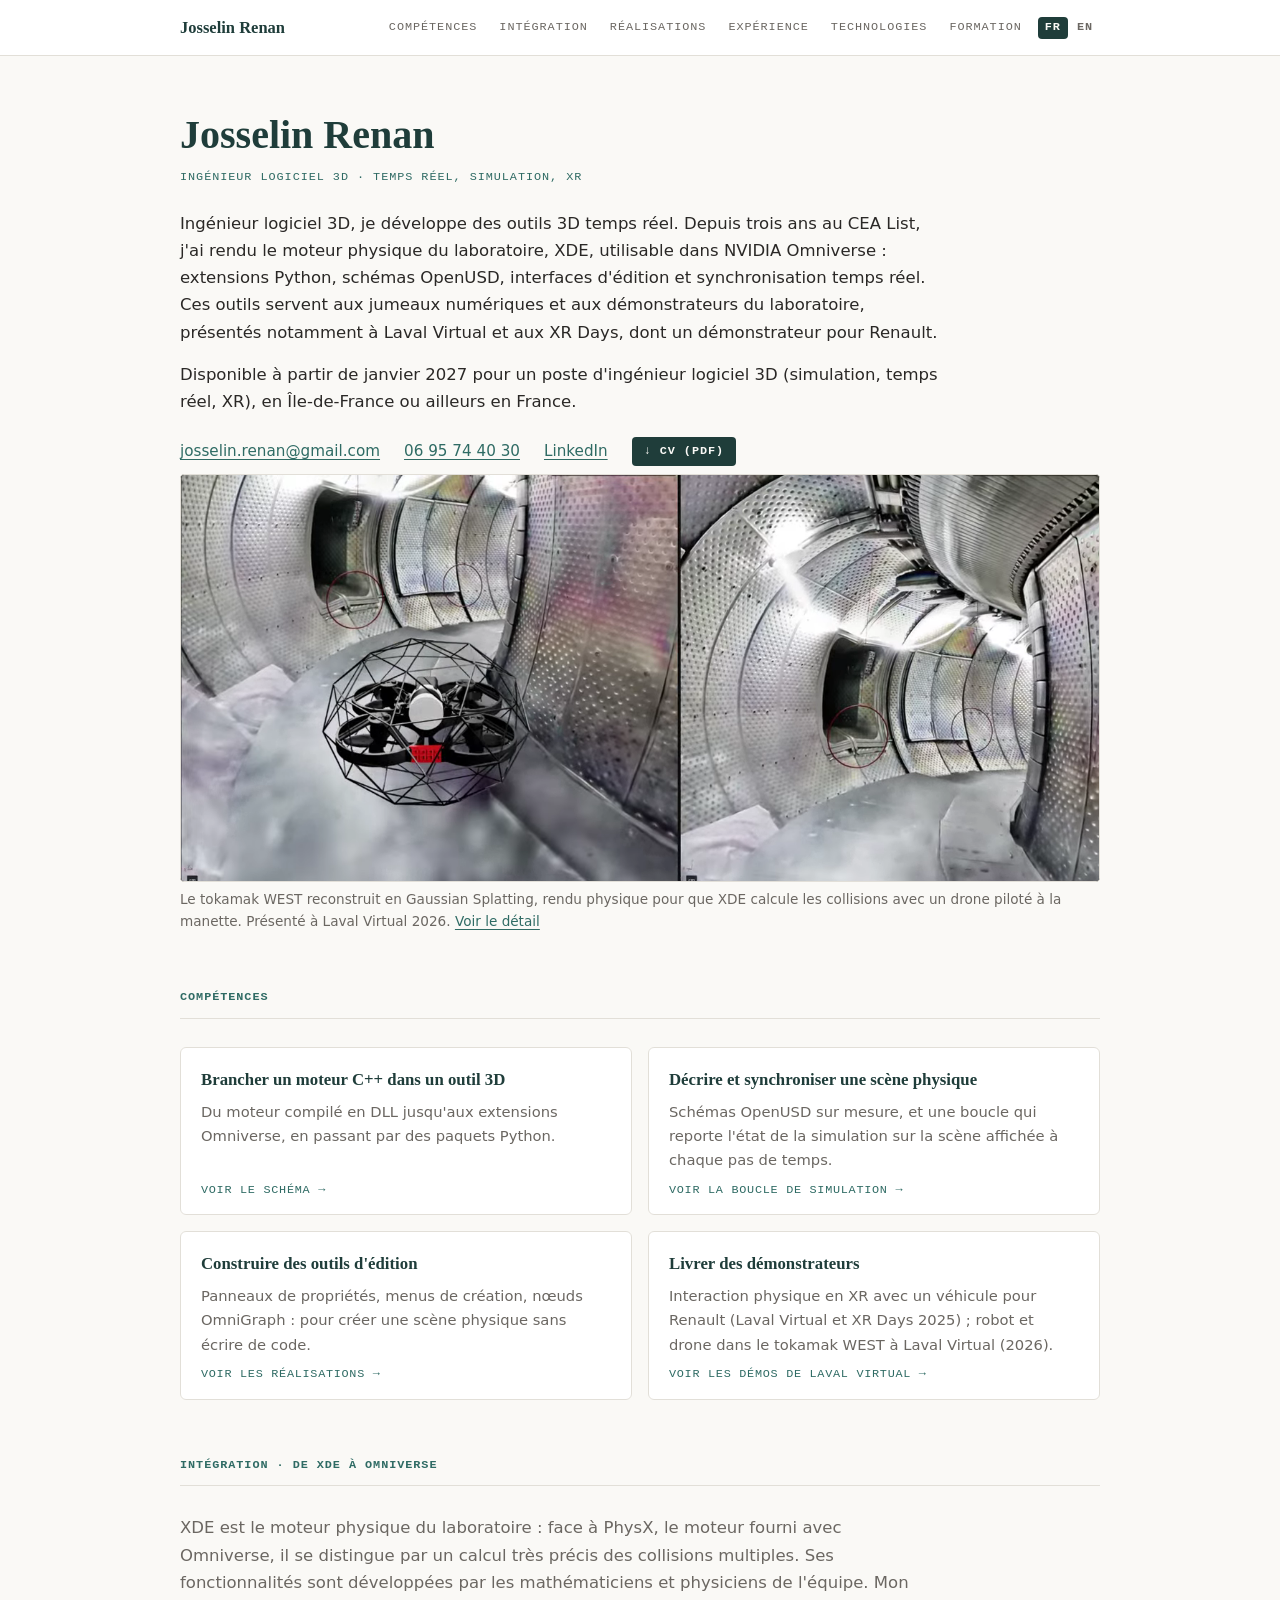
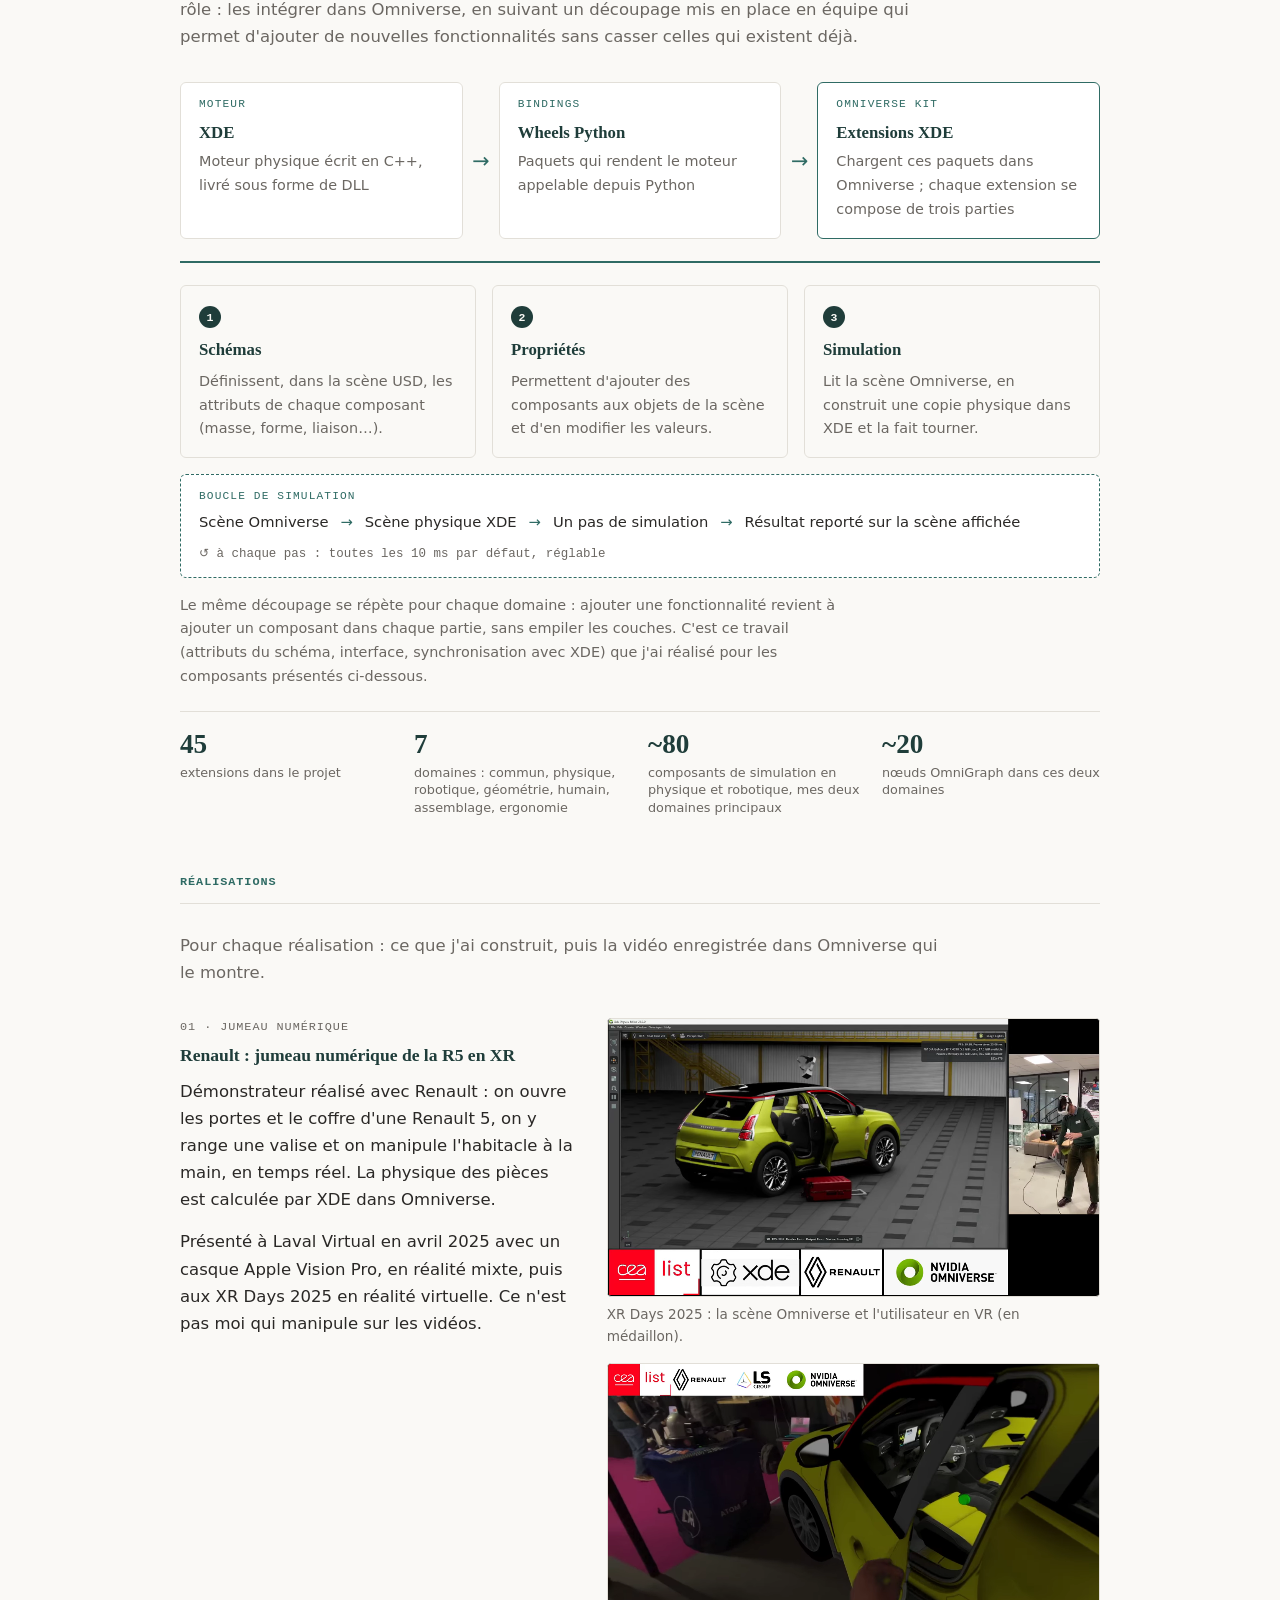
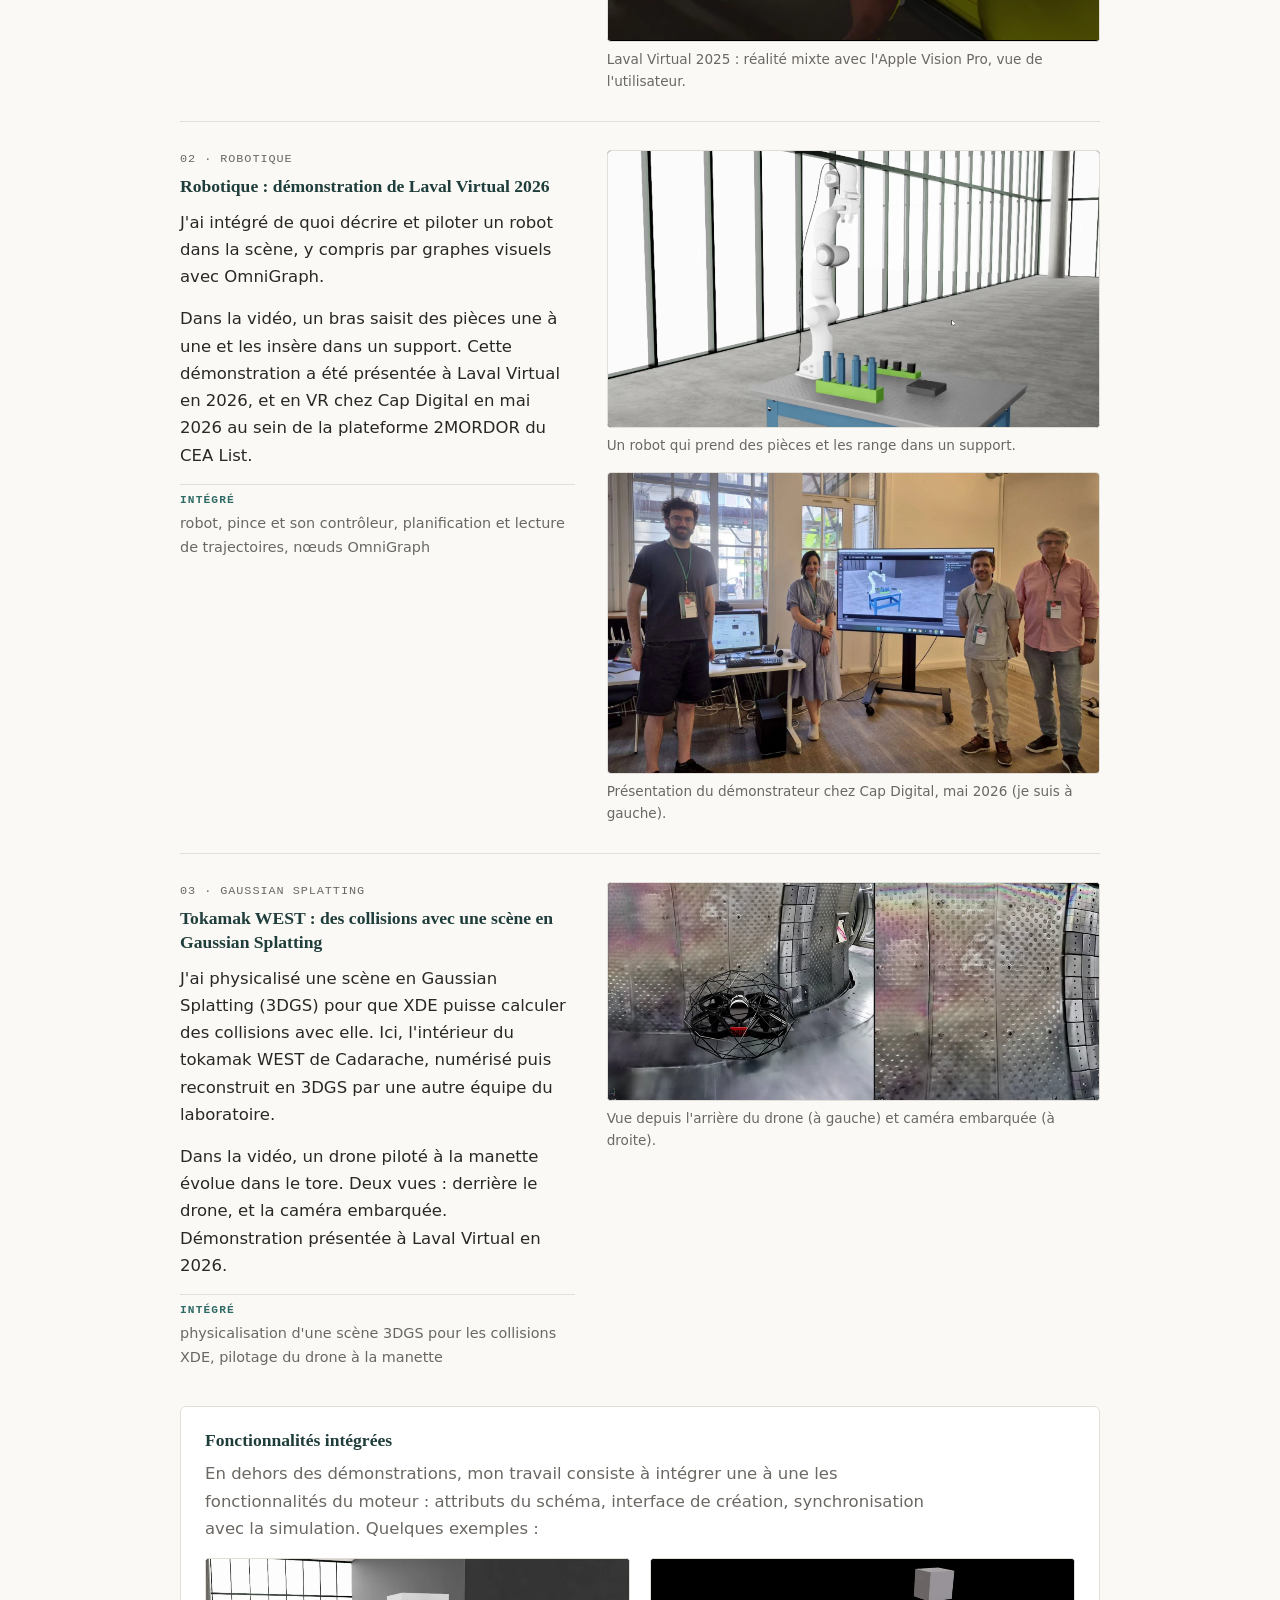
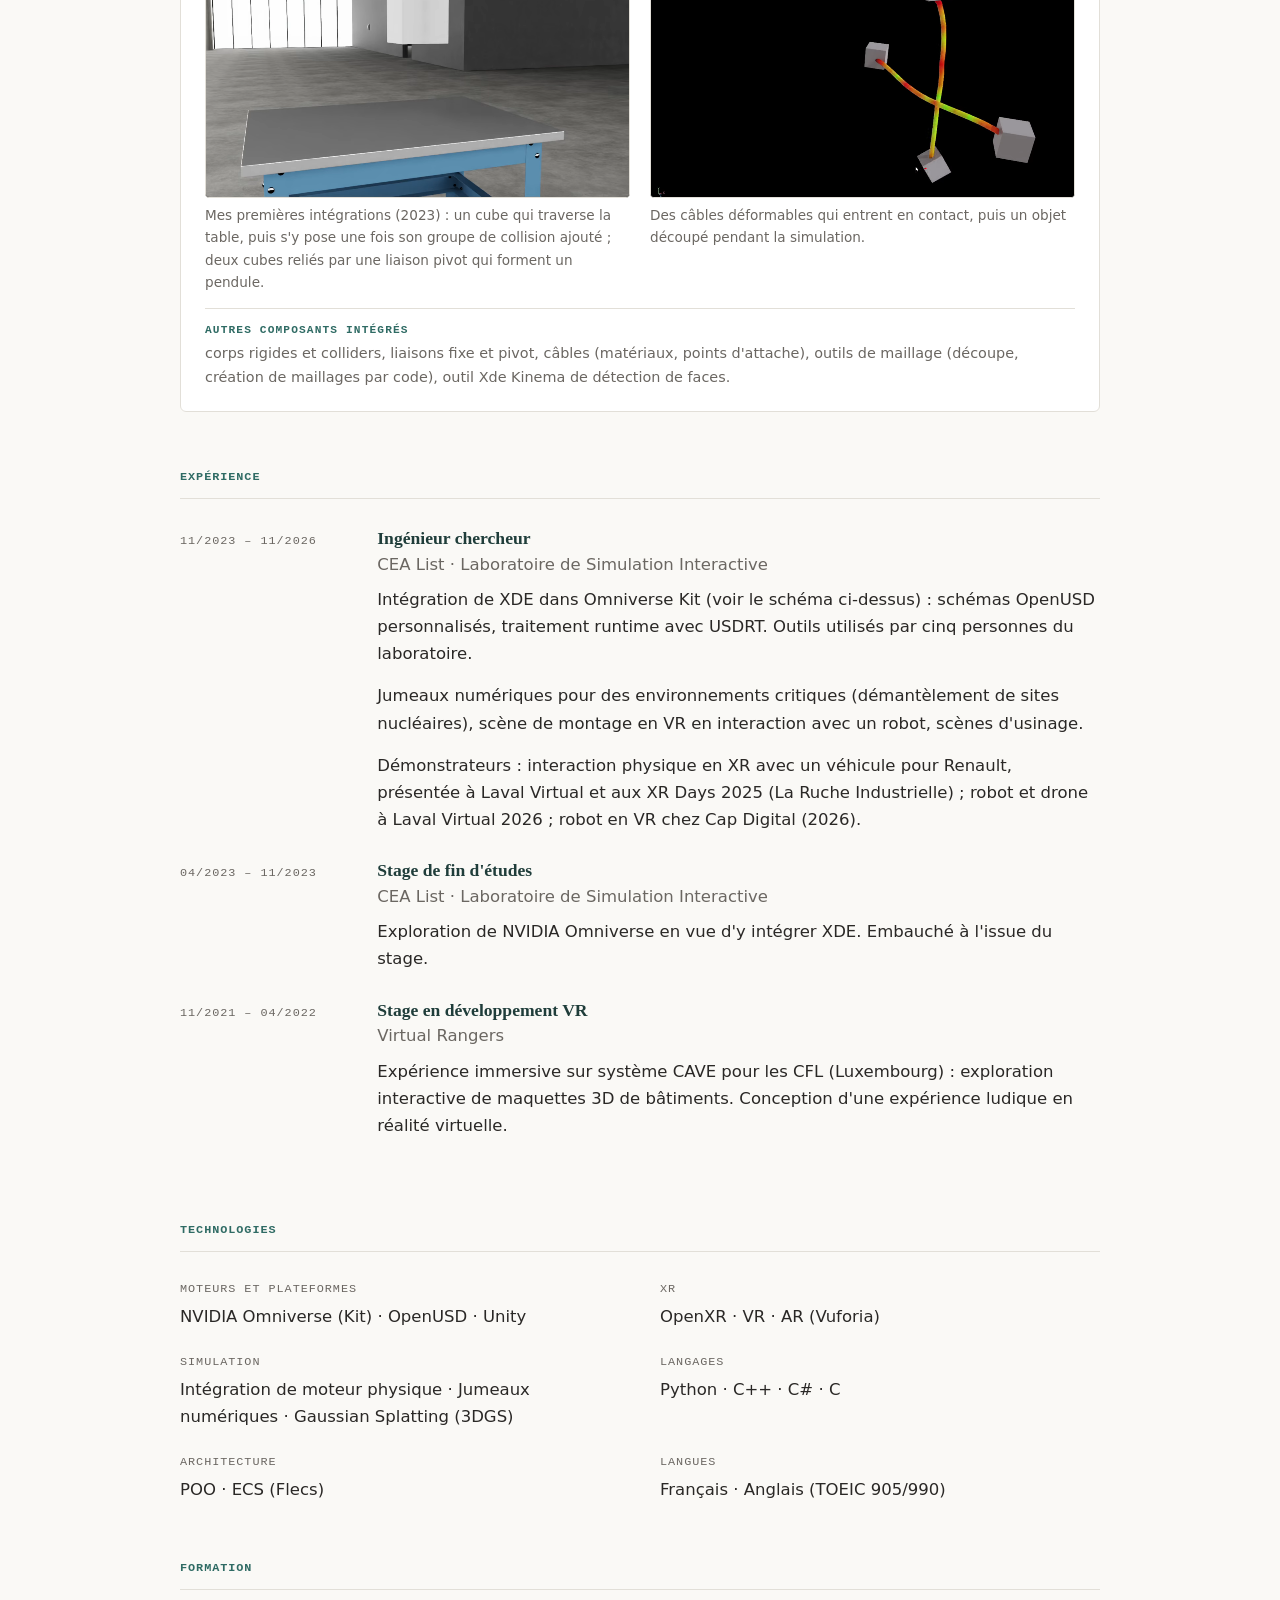
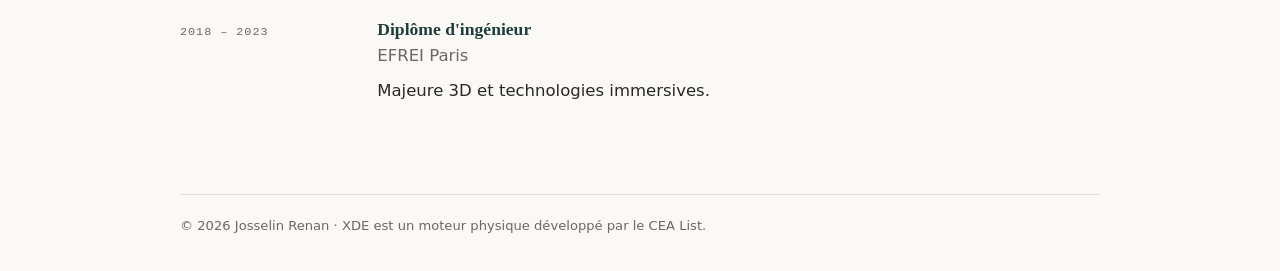
==== index.html @ 2a88cb00 "Drone recentré sur la physicalisation du Gaussian Splatting (collisions XDE avec une scène 3DGS) Co-" ====
<!doctype html>
<html lang="fr">
<head>
  <meta charset="utf-8">
  <meta name="viewport" content="width=device-width, initial-scale=1">
  <title>Josselin Renan — Ingénieur logiciel 3D</title>
  <meta name="description" content="Ingénieur logiciel 3D : outils 3D temps réel, simulation et XR (NVIDIA Omniverse, OpenUSD, Python, C++).">
  <meta property="og:title" content="Josselin Renan — Ingénieur logiciel 3D">
  <meta property="og:description" content="Ingénieur logiciel 3D : outils 3D temps réel, simulation et XR (NVIDIA Omniverse, OpenUSD, Python, C++).">
  <meta property="og:type" content="website">
  <meta property="og:url" content="https://sbyrexii.github.io/">
  <meta property="og:image" content="https://sbyrexii.github.io/og.jpg">
  <meta property="og:image:width" content="1200">
  <meta property="og:image:height" content="630">
  <meta property="og:image:alt" content="Drone en collision avec le tokamak WEST reconstruit en Gaussian Splatting, dans NVIDIA Omniverse.">
  <meta name="twitter:card" content="summary_large_image">
  <link rel="alternate" hreflang="fr" href="https://sbyrexii.github.io/">
  <link rel="alternate" hreflang="en" href="https://sbyrexii.github.io/en/">
  <link rel="icon" href="data:image/svg+xml,%3Csvg xmlns='http://www.w3.org/2000/svg' viewBox='0 0 32 32'%3E%3Crect width='32' height='32' rx='4' fill='%231f3d3a'/%3E%3Ctext x='16' y='22' font-family='Georgia,serif' font-size='15' font-weight='700' text-anchor='middle' fill='%23faf9f6'%3EJR%3C/text%3E%3C/svg%3E">
  <link rel="stylesheet" href="css/style.css">
</head>
<body>

<nav class="nav" aria-label="Navigation principale">
  <div class="nav__inner">
    <a class="nav__name" href="#top">Josselin Renan</a>
    <div class="nav__links">
      <a href="#competences">Compétences</a>
      <a href="#integration">Intégration</a>
      <a href="#travaux">Réalisations</a>
      <a href="#experience">Expérience</a>
      <a href="#technologies">Technologies</a>
      <a href="#formation">Formation</a>
    </div>
    <div class="lang" aria-label="Langue">
      <span aria-current="true">FR</span>
      <a href="en/" hreflang="en" lang="en">EN</a>
    </div>
  </div>
</nav>

<main id="top">

  <header class="intro">
    <h1>Josselin Renan</h1>
    <p class="tagline">Ingénieur logiciel 3D · Temps réel, simulation, XR</p>
    <p>
      Ingénieur logiciel 3D, je développe des outils 3D temps réel. Depuis trois ans au CEA List, j'ai rendu
      le moteur physique du laboratoire, XDE, utilisable dans NVIDIA Omniverse : extensions Python, schémas
      OpenUSD, interfaces d'édition et synchronisation temps réel. Ces outils servent aux jumeaux numériques
      et aux démonstrateurs du laboratoire, présentés notamment à Laval Virtual et aux XR Days, dont un démonstrateur pour Renault.
    </p>
    <p>Disponible à partir de janvier 2027 pour un poste d'ingénieur logiciel 3D (simulation, temps réel, XR), en Île-de-France ou ailleurs en France.</p>
    <ul class="links">
      <li><a href="mailto:josselin.renan@gmail.com">josselin.renan@gmail.com</a></li>
      <li><a href="tel:+33695744030">06 95 74 40 30</a></li>
      <li><a href="https://www.linkedin.com/in/josselin-renan" rel="me noopener">LinkedIn</a></li>
      <li><a class="button" href="CV_Josselin_Renan.pdf" download>↓ CV (PDF)</a></li>
    </ul>
  </header>

  <figure class="showcase clip">
    <video src="videos/drone-tokamak.webm" muted loop playsinline preload="metadata"></video>
    <figcaption>Le tokamak WEST reconstruit en Gaussian Splatting, rendu physique pour que XDE calcule les collisions avec un drone piloté à la manette. Présenté à Laval Virtual 2026. <a href="#drone">Voir le détail</a></figcaption>
  </figure>

  <section id="competences" aria-labelledby="competences-titre">
    <h2 class="label" id="competences-titre">Compétences</h2>
    <ul class="skills-cards">
      <li>
        <strong>Brancher un moteur C++ dans un outil 3D</strong>
        <p>Du moteur compilé en DLL jusqu'aux extensions Omniverse, en passant par des paquets Python.</p>
        <a href="#integration">Voir le schéma</a>
      </li>
      <li>
        <strong>Décrire et synchroniser une scène physique</strong>
        <p>Schémas OpenUSD sur mesure, et une boucle qui reporte l'état de la simulation sur la scène affichée à chaque pas de temps.</p>
        <a href="#integration">Voir la boucle de simulation</a>
      </li>
      <li>
        <strong>Construire des outils d'édition</strong>
        <p>Panneaux de propriétés, menus de création, nœuds OmniGraph : pour créer une scène physique sans écrire de code.</p>
        <a href="#travaux">Voir les réalisations</a>
      </li>
      <li>
        <strong>Livrer des démonstrateurs</strong>
        <p>Interaction physique en XR avec un véhicule pour Renault (Laval Virtual et XR Days 2025) ; robot et drone dans le tokamak WEST à Laval Virtual (2026).</p>
        <a href="#laval-virtual">Voir les démos de Laval Virtual</a>
      </li>
    </ul>
  </section>

  <section id="integration" aria-labelledby="integration-titre">
    <h2 class="label" id="integration-titre">Intégration · de XDE à Omniverse</h2>
    <p class="section-intro">
      XDE est le moteur physique du laboratoire : face à PhysX, le moteur fourni avec Omniverse, il se distingue
      par un calcul très précis des collisions multiples. Ses fonctionnalités sont développées par les
      mathématiciens et physiciens de l'équipe.
      Mon rôle : les intégrer dans Omniverse, en suivant un découpage mis en place en équipe qui permet
      d'ajouter de nouvelles fonctionnalités sans casser celles qui existent déjà.
    </p>

    <figure class="arch">
      <ol class="arch__chain">
        <li class="arch__node">
          <span class="arch__kicker">Moteur</span>
          <strong>XDE</strong>
          <span>Moteur physique écrit en C++, livré sous forme de DLL</span>
        </li>
        <li class="arch__node">
          <span class="arch__kicker">Bindings</span>
          <strong>Wheels Python</strong>
          <span>Paquets qui rendent le moteur appelable depuis Python</span>
        </li>
        <li class="arch__node arch__node--accent">
          <span class="arch__kicker">Omniverse Kit</span>
          <strong>Extensions XDE</strong>
          <span>Chargent ces paquets dans Omniverse ; chaque extension se compose de trois parties</span>
        </li>
      </ol>

      <ol class="arch__parts">
        <li>
          <span class="arch__num">1</span>
          <strong>Schémas</strong>
          <p>Définissent, dans la scène USD, les attributs de chaque composant (masse, forme, liaison…).</p>
        </li>
        <li>
          <span class="arch__num">2</span>
          <strong>Propriétés</strong>
          <p>Permettent d'ajouter des composants aux objets de la scène et d'en modifier les valeurs.</p>
        </li>
        <li>
          <span class="arch__num">3</span>
          <strong>Simulation</strong>
          <p>Lit la scène Omniverse, en construit une copie physique dans XDE et la fait tourner.</p>
        </li>
      </ol>

      <div class="arch__loop" aria-label="Boucle de simulation">
        <span class="arch__loop-title">Boucle de simulation</span>
        <ol>
          <li>Scène Omniverse</li>
          <li>Scène physique XDE</li>
          <li>Un pas de simulation</li>
          <li>Résultat reporté sur la scène affichée</li>
        </ol>
        <span class="arch__loop-back">↺ à chaque pas : toutes les 10 ms par défaut, réglable</span>
      </div>

      <figcaption>
        Le même découpage se répète pour chaque domaine : ajouter une fonctionnalité revient à ajouter un composant
        dans chaque partie, sans empiler les couches. C'est ce travail (attributs du schéma, interface, synchronisation
        avec XDE) que j'ai réalisé pour les composants présentés ci-dessous.
      </figcaption>
      <ul class="stats">
        <li><strong>45</strong><span>extensions dans le projet</span></li>
        <li><strong>7</strong><span>domaines : commun, physique, robotique, géométrie, humain, assemblage, ergonomie</span></li>
        <li><strong>~80</strong><span>composants de simulation en physique et robotique, mes deux domaines principaux</span></li>
        <li><strong>~20</strong><span>nœuds OmniGraph dans ces deux domaines</span></li>
      </ul>
    </figure>
  </section>

  <section id="travaux" aria-labelledby="travaux-titre">
    <h2 class="label" id="travaux-titre">Réalisations</h2>
    <p class="section-intro">
      Pour chaque réalisation : ce que j'ai construit, puis la vidéo enregistrée dans Omniverse qui le montre.
    </p>
    <ol class="works" id="chapters"></ol>
    <div class="features">
      <h3>Fonctionnalités intégrées</h3>
      <p>
        En dehors des démonstrations, mon travail consiste à intégrer une à une les fonctionnalités du moteur :
        attributs du schéma, interface de création, synchronisation avec la simulation. Quelques exemples :
      </p>
      <div class="features__grid">
        <figure class="clip">
          <video src="videos/collisions-liaisons.webm" muted loop playsinline preload="metadata"></video>
          <figcaption>Mes premières intégrations (2023) : un cube qui traverse la table, puis s'y pose une fois son groupe de collision ajouté ; deux cubes reliés par une liaison pivot qui forment un pendule.</figcaption>
        </figure>
        <figure class="clip">
          <video src="videos/cables-decoupe.webm" muted loop playsinline preload="metadata"></video>
          <figcaption>Des câbles déformables qui entrent en contact, puis un objet découpé pendant la simulation.</figcaption>
        </figure>
      </div>
      <p class="works-more"><span>Autres composants intégrés</span>corps rigides et colliders, liaisons fixe et pivot, câbles (matériaux, points d'attache), outils de maillage (découpe, création de maillages par code), outil Xde Kinema de détection de faces.</p>
    </div>
    <noscript><p class="section-intro">Activez JavaScript pour afficher les travaux et les vidéos.</p></noscript>
  </section>

  <section id="experience" aria-labelledby="experience-titre">
    <h2 class="label" id="experience-titre">Expérience</h2>
    <div class="entry">
      <p class="entry__date">11/2023 – 11/2026</p>
      <div>
        <h3>Ingénieur chercheur</h3>
        <p class="entry__org">CEA List · Laboratoire de Simulation Interactive</p>
        <p>Intégration de XDE dans Omniverse Kit (voir le schéma ci-dessus) : schémas OpenUSD personnalisés, traitement runtime avec USDRT. Outils utilisés par cinq personnes du laboratoire.</p>
        <p>Jumeaux numériques pour des environnements critiques (démantèlement de sites nucléaires), scène de montage en VR en interaction avec un robot, scènes d'usinage.</p>
        <p>Démonstrateurs : interaction physique en XR avec un véhicule pour Renault, présentée à Laval Virtual et aux XR Days 2025 (La Ruche Industrielle) ; robot et drone à Laval Virtual 2026 ; robot en VR chez Cap Digital (2026).</p>
      </div>
    </div>
    <div class="entry">
      <p class="entry__date">04/2023 – 11/2023</p>
      <div>
        <h3>Stage de fin d'études</h3>
        <p class="entry__org">CEA List · Laboratoire de Simulation Interactive</p>
        <p>Exploration de NVIDIA Omniverse en vue d'y intégrer XDE. Embauché à l'issue du stage.</p>
      </div>
    </div>
    <div class="entry">
      <p class="entry__date">11/2021 – 04/2022</p>
      <div>
        <h3>Stage en développement VR</h3>
        <p class="entry__org">Virtual Rangers</p>
        <p>Expérience immersive sur système CAVE pour les CFL (Luxembourg) : exploration interactive de maquettes 3D de bâtiments. Conception d'une expérience ludique en réalité virtuelle.</p>
      </div>
    </div>
  </section>

  <section id="technologies" aria-labelledby="technologies-titre">
    <h2 class="label" id="technologies-titre">Technologies</h2>
    <dl class="skills">
      <div><dt>Moteurs et plateformes</dt><dd>NVIDIA Omniverse (Kit) · OpenUSD · Unity</dd></div>
      <div><dt>XR</dt><dd>OpenXR · VR · AR (Vuforia)</dd></div>
      <div><dt>Simulation</dt><dd>Intégration de moteur physique · Jumeaux numériques · Gaussian Splatting (3DGS)</dd></div>
      <div><dt>Langages</dt><dd>Python · C++ · C# · C</dd></div>
      <div><dt>Architecture</dt><dd>POO · ECS (Flecs)</dd></div>
      <div><dt>Langues</dt><dd>Français · Anglais (TOEIC 905/990)</dd></div>
    </dl>
  </section>

  <section id="formation" aria-labelledby="formation-titre">
    <h2 class="label" id="formation-titre">Formation</h2>
    <div class="entry">
      <p class="entry__date">2018 – 2023</p>
      <div>
        <h3>Diplôme d'ingénieur</h3>
        <p class="entry__org">EFREI Paris</p>
        <p>Majeure 3D et technologies immersives.</p>
      </div>
    </div>
  </section>

</main>

<footer class="footer">
  <p>© <span id="year">2026</span> Josselin Renan · XDE est un moteur physique développé par le CEA List.</p>
</footer>

<script src="js/chapters.js"></script>
<script src="js/main.js"></script>
</body>
</html>
---- css/style.css ----
:root {
  --bg: #faf9f6;
  --surface: #ffffff;
  --line: #e2dfd8;
  --text: #2a2826;
  --muted: #6b6762;
  --heading: #1f3d3a;
  --accent: #2f6b64;

  --serif: "Iowan Old Style", "Palatino Linotype", Palatino, Georgia, serif;
  --sans: "Segoe UI", system-ui, -apple-system, "Helvetica Neue", Arial, sans-serif;
  --mono: ui-monospace, "Cascadia Mono", "SF Mono", Consolas, monospace;
  --page: min(920px, 100% - 40px);
}

@media (prefers-color-scheme: dark) {
  :root {
    --bg: #171918;
    --surface: #1e2120;
    --line: #313635;
    --text: #dcdad5;
    --muted: #9a9892;
    --heading: #e8e6e1;
    --accent: #7fbdb4;
  }
}

* { box-sizing: border-box; }

html { scroll-behavior: smooth; scroll-padding-top: 68px; }

body {
  margin: 0;
  background: var(--bg);
  color: var(--text);
  font: 16.5px/1.65 var(--sans);
}

h1, h2, h3 { margin: 0; font-family: var(--serif); color: var(--heading); font-weight: 600; }
h1 { font-size: 2.5rem; line-height: 1.15; }
h3 { font-size: 1.1rem; line-height: 1.35; }
p { margin: 0 0 0.9em; }
a { color: var(--accent); text-underline-offset: 3px; }
a:hover { color: var(--heading); }
:focus-visible { outline: 2px solid var(--accent); outline-offset: 3px; }

.label, .tagline, .entry__date, .work__meta, .skills dt, .nav__links {
  font-family: var(--mono);
  font-size: 0.74rem;
  letter-spacing: 0.08em;
  text-transform: uppercase;
}

/* ---------- Navigation ---------- */

.nav { position: sticky; top: 0; z-index: 10; background: var(--surface); border-bottom: 1px solid var(--line); }
.nav__inner { width: var(--page); margin: 0 auto; display: flex; justify-content: space-between; align-items: center; gap: 16px; padding: 14px 0; }
.nav__name { font-family: var(--serif); font-weight: 600; color: var(--heading); text-decoration: none; white-space: nowrap; }
.nav__links { display: flex; flex-wrap: wrap; justify-content: flex-end; gap: 6px 22px; }
.nav__links a { color: var(--muted); text-decoration: none; }
.nav__links { margin-left: auto; }
.lang { display: flex; gap: 2px; font: 600 0.74rem/1 var(--mono); letter-spacing: 0.08em; }
.lang a, .lang span { padding: 5px 7px; border-radius: 4px; text-decoration: none; }
.lang a { color: var(--muted); }
.lang a:hover { color: var(--heading); }
.lang span { background: var(--heading); color: var(--bg); }
.nav__links a:hover { color: var(--heading); }

/* ---------- Sections ---------- */

main { width: var(--page); margin: 0 auto; }

.intro { padding: 56px 0 8px; max-width: 46em; }
.tagline { color: var(--accent); margin: 10px 0 22px; }
.links { list-style: none; display: flex; flex-wrap: wrap; align-items: center; gap: 6px 24px; padding: 0; margin: 22px 0 0; font-size: 0.95rem; }
.button {
  display: inline-block;
  padding: 6px 12px;
  border-radius: 4px;
  background: var(--heading);
  color: var(--bg);
  font: 700 0.74rem/1.4 var(--mono);
  letter-spacing: 0.08em;
  text-transform: uppercase;
  text-decoration: none;
}
.button:hover { background: var(--accent); color: var(--bg); }

.showcase { margin: 36px 0 0; }
.showcase video { width: 100%; }
.showcase figcaption a { white-space: nowrap; }

section { padding-top: 56px; }
.label { color: var(--accent); font-weight: 700; padding-bottom: 10px; border-bottom: 1px solid var(--line); margin-bottom: 28px; }
.section-intro { max-width: 46em; color: var(--muted); margin-bottom: 32px; }
.section-intro + .section-intro { margin-top: -18px; }

/* ---------- Travaux ---------- */

.works { list-style: none; margin: 0; padding: 0; }
.work {
  display: grid;
  grid-template-columns: minmax(0, 1fr) minmax(0, 1.25fr);
  gap: 32px;
  align-items: start;
  padding: 28px 0;
  border-top: 1px solid var(--line);
}
.work:first-child { border-top: 0; padding-top: 0; }
.work--text-only { grid-template-columns: minmax(0, 46em); }
.work__meta { color: var(--muted); margin-bottom: 6px; }
.work h3 { margin-bottom: 10px; }
.work__text p:last-child { margin-bottom: 0; }
.work__did { font-size: 0.9rem; color: var(--muted); padding-top: 10px; border-top: 1px solid var(--line); }
.features { margin-top: 8px; padding: 22px 24px; background: var(--surface); border: 1px solid var(--line); border-radius: 6px; }
.features h3 { margin-bottom: 8px; }
.features > p:not(.works-more) { color: var(--muted); max-width: 46em; }
.features__grid { display: grid; grid-template-columns: repeat(2, minmax(0, 1fr)); gap: 20px; margin: 16px 0 4px; }
.works-more { margin: 14px 0 0; padding-top: 16px; border-top: 1px solid var(--line); font-size: 0.9rem; color: var(--muted); }
.works-more span { display: block; font: 600 0.7rem/1 var(--mono); letter-spacing: 0.1em; text-transform: uppercase; color: var(--accent); margin-bottom: 6px; }
.work__did span { display: block; font: 600 0.7rem/1 var(--mono); letter-spacing: 0.1em; text-transform: uppercase; color: var(--accent); margin-bottom: 6px; }

.work__media { display: grid; gap: 16px; }
.clip { margin: 0; }
/* Le cadre épouse la vidéo : elle rétrécit pour tenir dans la colonne, sans jamais être agrandie. */
.clip video {
  display: block;
  max-width: 100%;
  height: auto;
  border: 1px solid var(--line);
  border-radius: 4px;
  background: #000;
}
.clip img { display: block; max-width: 100%; height: auto; border: 1px solid var(--line); border-radius: 4px; }
.clip video:not([controls]) { cursor: zoom-in; }
.lightbox {
  padding: 0; border: 0; background: transparent; max-width: 96vw; max-height: 92vh; overflow: visible;
}
.lightbox::backdrop { background: rgba(10, 12, 12, 0.88); }
.lightbox video { display: block; width: min(96vw, 160vh); max-height: 92vh; object-fit: contain; border-radius: 4px; cursor: zoom-out; }
.lightbox__close {
  position: absolute; top: -14px; right: -14px; width: 32px; height: 32px; border: 0; border-radius: 50%;
  background: var(--bg); color: var(--heading); font: 600 1.2rem/1 var(--sans); cursor: pointer;
}
.clip iframe { display: block; width: 100%; aspect-ratio: 16 / 9; border: 1px solid var(--line); border-radius: 4px; }
.clip figcaption { font-size: 0.85rem; color: var(--muted); margin-top: 6px; }
.clip__placeholder {
  aspect-ratio: 16 / 9;
  display: grid;
  place-content: center;
  justify-items: center;
  gap: 4px;
  border: 1px dashed var(--line);
  border-radius: 4px;
  color: var(--muted);
  font-size: 0.85rem;
}
.clip__placeholder code { font: 0.74rem var(--mono); }

/* ---------- Savoir-faire ---------- */

.skills-cards { list-style: none; margin: 0; padding: 0; display: grid; grid-template-columns: repeat(2, minmax(0, 1fr)); gap: 16px; }
.skills-cards li { padding: 18px 20px; background: var(--surface); border: 1px solid var(--line); border-radius: 6px; display: flex; flex-direction: column; }
.skills-cards strong { font-family: var(--serif); color: var(--heading); font-size: 1.05rem; }
.skills-cards p { margin: 6px 0 12px; color: var(--muted); font-size: 0.92rem; flex: 1; }
.skills-cards a { font: 500 0.74rem/1 var(--mono); letter-spacing: 0.06em; text-transform: uppercase; text-decoration: none; }
.skills-cards a::after { content: " \2192"; }

/* ---------- Schéma d'intégration ---------- */

.arch { margin: 0; }
.arch ol { list-style: none; margin: 0; padding: 0; }
.arch strong { display: block; font-family: var(--serif); color: var(--heading); font-size: 1.05rem; }

.arch__chain { display: grid; grid-template-columns: repeat(3, minmax(0, 1fr)); gap: 36px; }
.arch__node { position: relative; padding: 16px 18px; background: var(--surface); border: 1px solid var(--line); border-radius: 6px; }
.arch__node span:last-child { display: block; color: var(--muted); font-size: 0.9rem; margin-top: 4px; }
.arch__node:not(:last-child)::after {
  content: "→";
  position: absolute; right: -28px; top: 50%; transform: translateY(-50%);
  color: var(--accent); font-size: 1.3rem;
}
.arch__node--accent { border-color: var(--accent); }
.arch__kicker, .arch__loop-title { font: 500 0.7rem/1 var(--mono); letter-spacing: 0.1em; text-transform: uppercase; color: var(--accent); display: block; margin-bottom: 8px; }

.arch .arch__parts {
  display: grid; grid-template-columns: repeat(3, minmax(0, 1fr)); gap: 16px;
  margin-top: 22px; padding-top: 22px; border-top: 2px solid var(--accent);
}
.arch__parts li { padding: 16px 18px; border: 1px solid var(--line); border-radius: 6px; }
.arch__parts p { margin: 6px 0 0; color: var(--muted); font-size: 0.9rem; }
.arch__num {
  display: inline-grid; place-items: center; width: 22px; height: 22px; margin-bottom: 8px;
  border-radius: 50%; background: var(--heading); color: var(--bg); font: 700 0.72rem var(--mono);
}

.arch__loop { margin-top: 16px; padding: 16px 18px; background: var(--surface); border: 1px dashed var(--accent); border-radius: 6px; }
.arch__loop ol { display: flex; flex-wrap: wrap; align-items: center; gap: 8px 0; }
.arch__loop li { font-size: 0.92rem; }
.arch__loop li:not(:last-child)::after { content: "→"; color: var(--accent); margin: 0 12px; }
.arch__loop-back { display: block; margin-top: 10px; font: 0.78rem var(--mono); color: var(--muted); }

.arch figcaption { margin-top: 16px; color: var(--muted); font-size: 0.9rem; max-width: 46em; }
.arch .stats { list-style: none; padding-left: 0; margin-bottom: 0; display: grid; grid-template-columns: repeat(4, minmax(0, 1fr)); gap: 16px; margin-top: 22px; padding-top: 18px; border-top: 1px solid var(--line); }
.stats strong { display: block; font: 600 1.7rem/1.1 var(--serif); color: var(--heading); }
.stats span { display: block; margin-top: 4px; font-size: 0.8rem; color: var(--muted); line-height: 1.4; }

@media (max-width: 720px) {
  .arch__chain, .arch .arch__parts { grid-template-columns: minmax(0, 1fr); }
  .arch .stats { grid-template-columns: repeat(2, minmax(0, 1fr)); }
  .skills-cards { grid-template-columns: minmax(0, 1fr); }
  .features__grid { grid-template-columns: minmax(0, 1fr); }
  .features { padding: 18px 16px; }
  .arch__chain { gap: 28px; }
  .arch__node:not(:last-child)::after { content: "↓"; right: auto; left: 50%; top: auto; bottom: -26px; transform: translateX(-50%); }
  .arch__loop ol { flex-direction: column; align-items: flex-start; }
  .arch__loop li:not(:last-child)::after { content: "↓"; display: block; margin: 4px 0; }
}

/* ---------- Expérience, formation ---------- */

.entry { display: grid; grid-template-columns: 10.5em minmax(0, 1fr); gap: 24px; padding-bottom: 26px; }
.entry__date { color: var(--muted); margin: 0; padding-top: 5px; }
.entry__org { color: var(--muted); margin-bottom: 8px; }
.entry p:last-child { margin-bottom: 0; }

/* ---------- Compétences ---------- */

.skills { margin: 0; display: grid; grid-template-columns: repeat(2, minmax(0, 1fr)); gap: 22px 40px; }
.skills dt { color: var(--muted); margin-bottom: 4px; }
.skills dd { margin: 0; }

/* ---------- Pied de page ---------- */

.footer { width: var(--page); margin: 64px auto 0; padding: 20px 0 36px; border-top: 1px solid var(--line); color: var(--muted); font-size: 0.82rem; }
.footer p { margin: 0; }

@media (max-width: 720px) {
  h1 { font-size: 2rem; }
  /* Sur téléphone, la barre ne garde que le nom : les liens de section prenaient deux lignes d'écran. */
  .nav__links { display: none; }
  .nav__inner { padding: 10px 0; }
  .work, .entry, .skills { grid-template-columns: minmax(0, 1fr); }
  .work { gap: 18px; }
  .entry { gap: 4px; }
  .entry__date { padding-top: 0; }
}

@media (prefers-reduced-motion: reduce) {
  html { scroll-behavior: auto; }
}
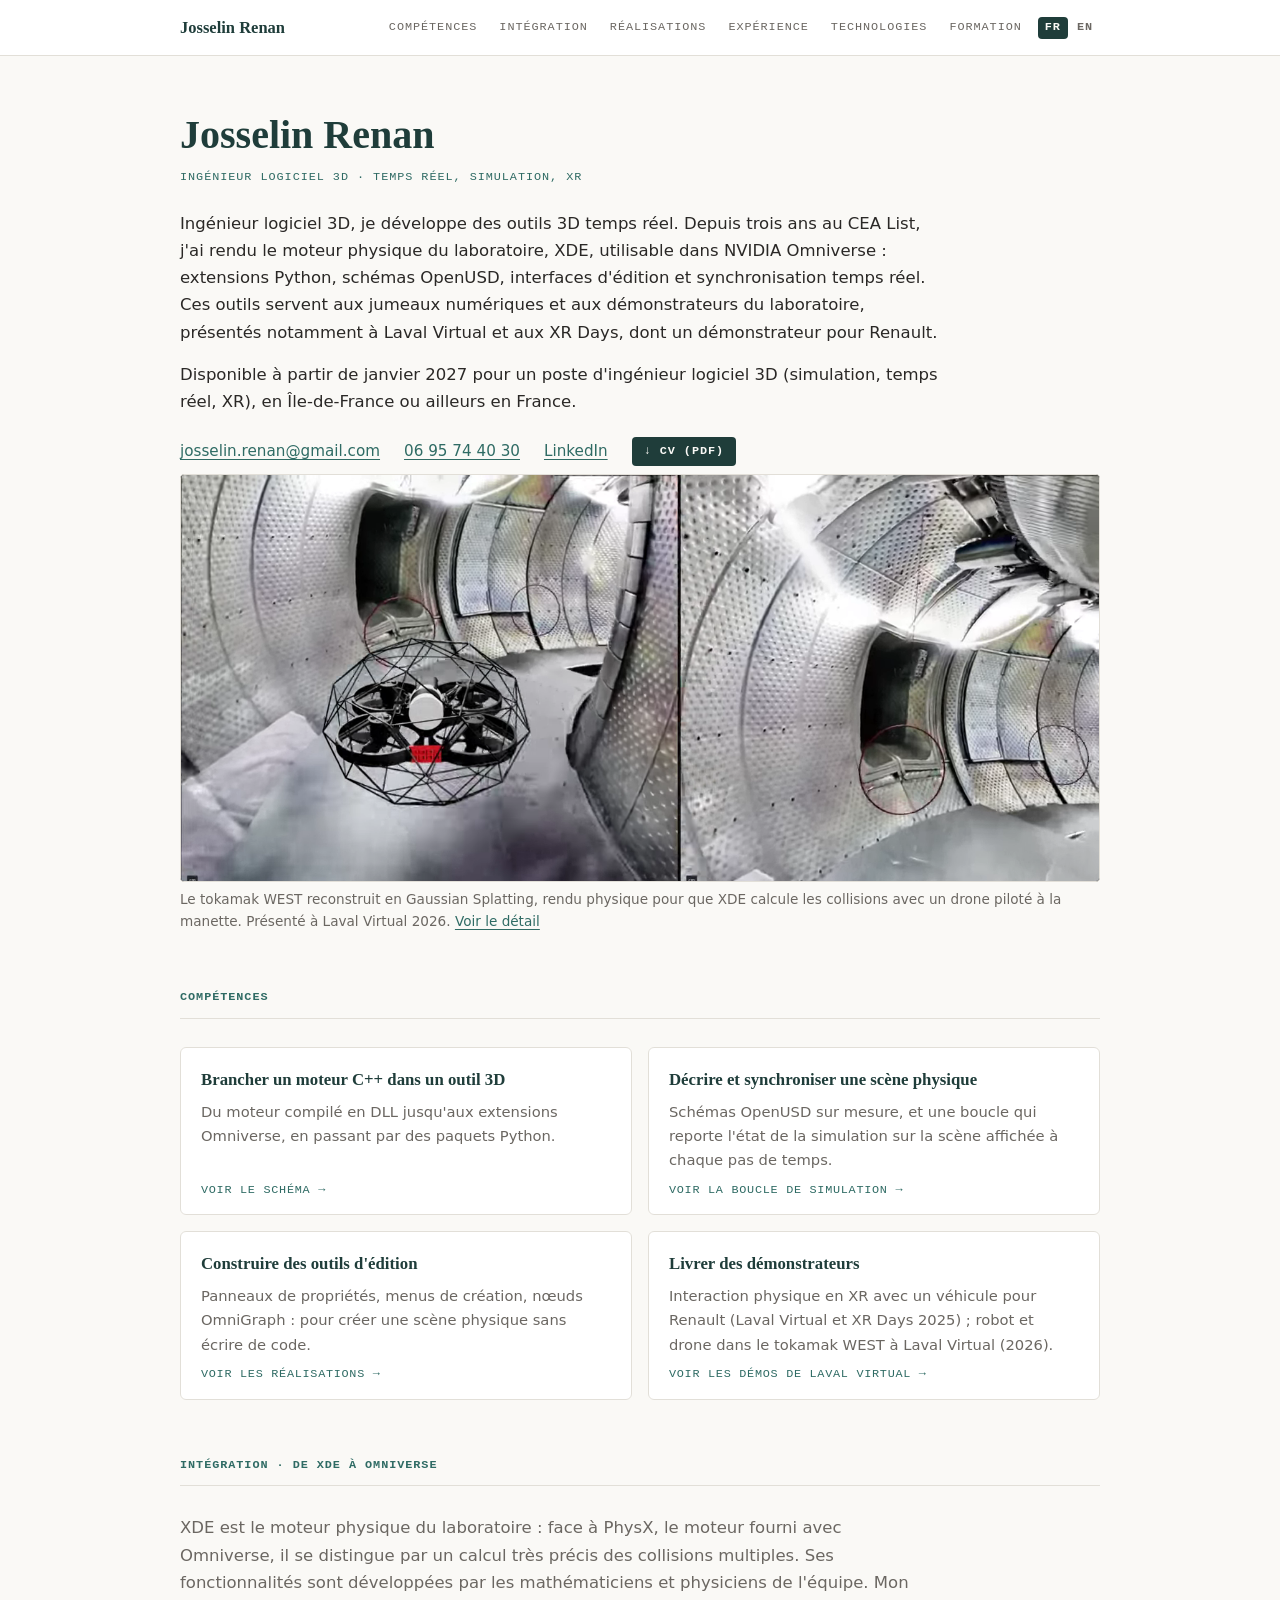
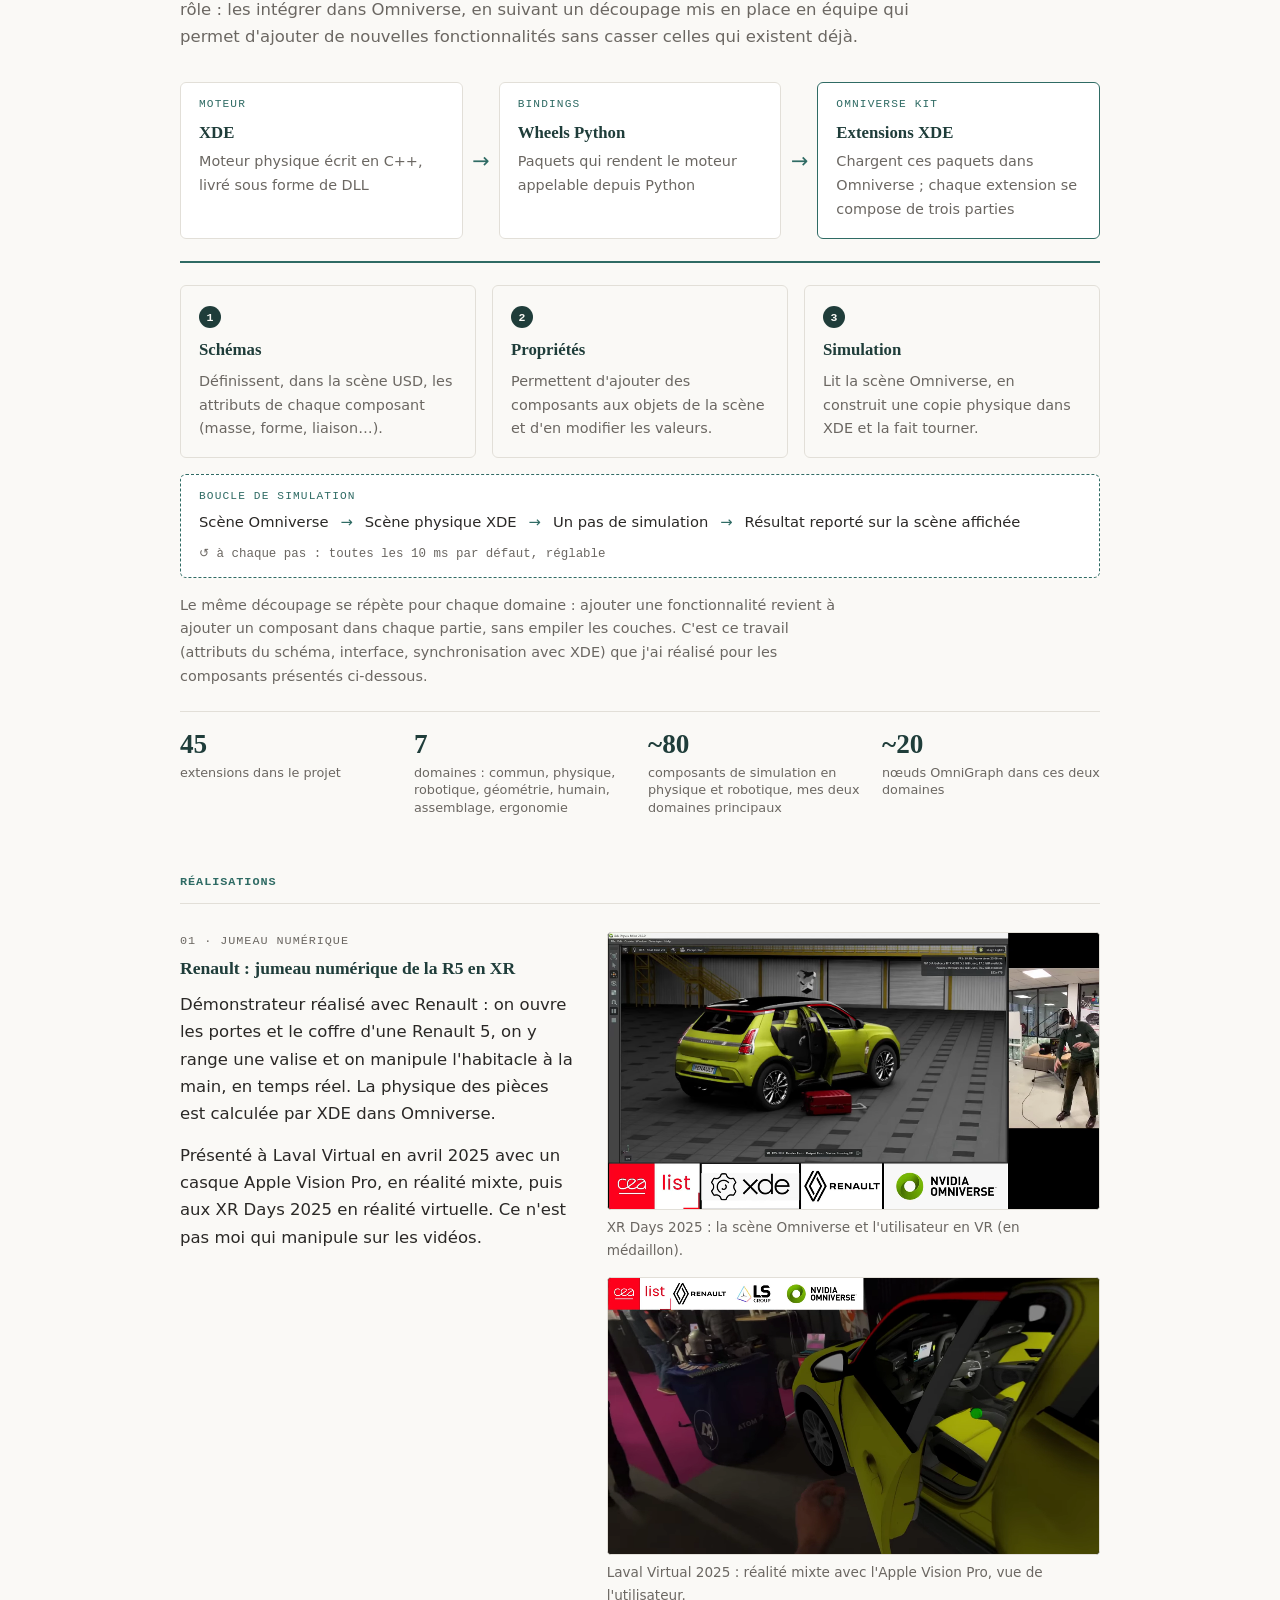
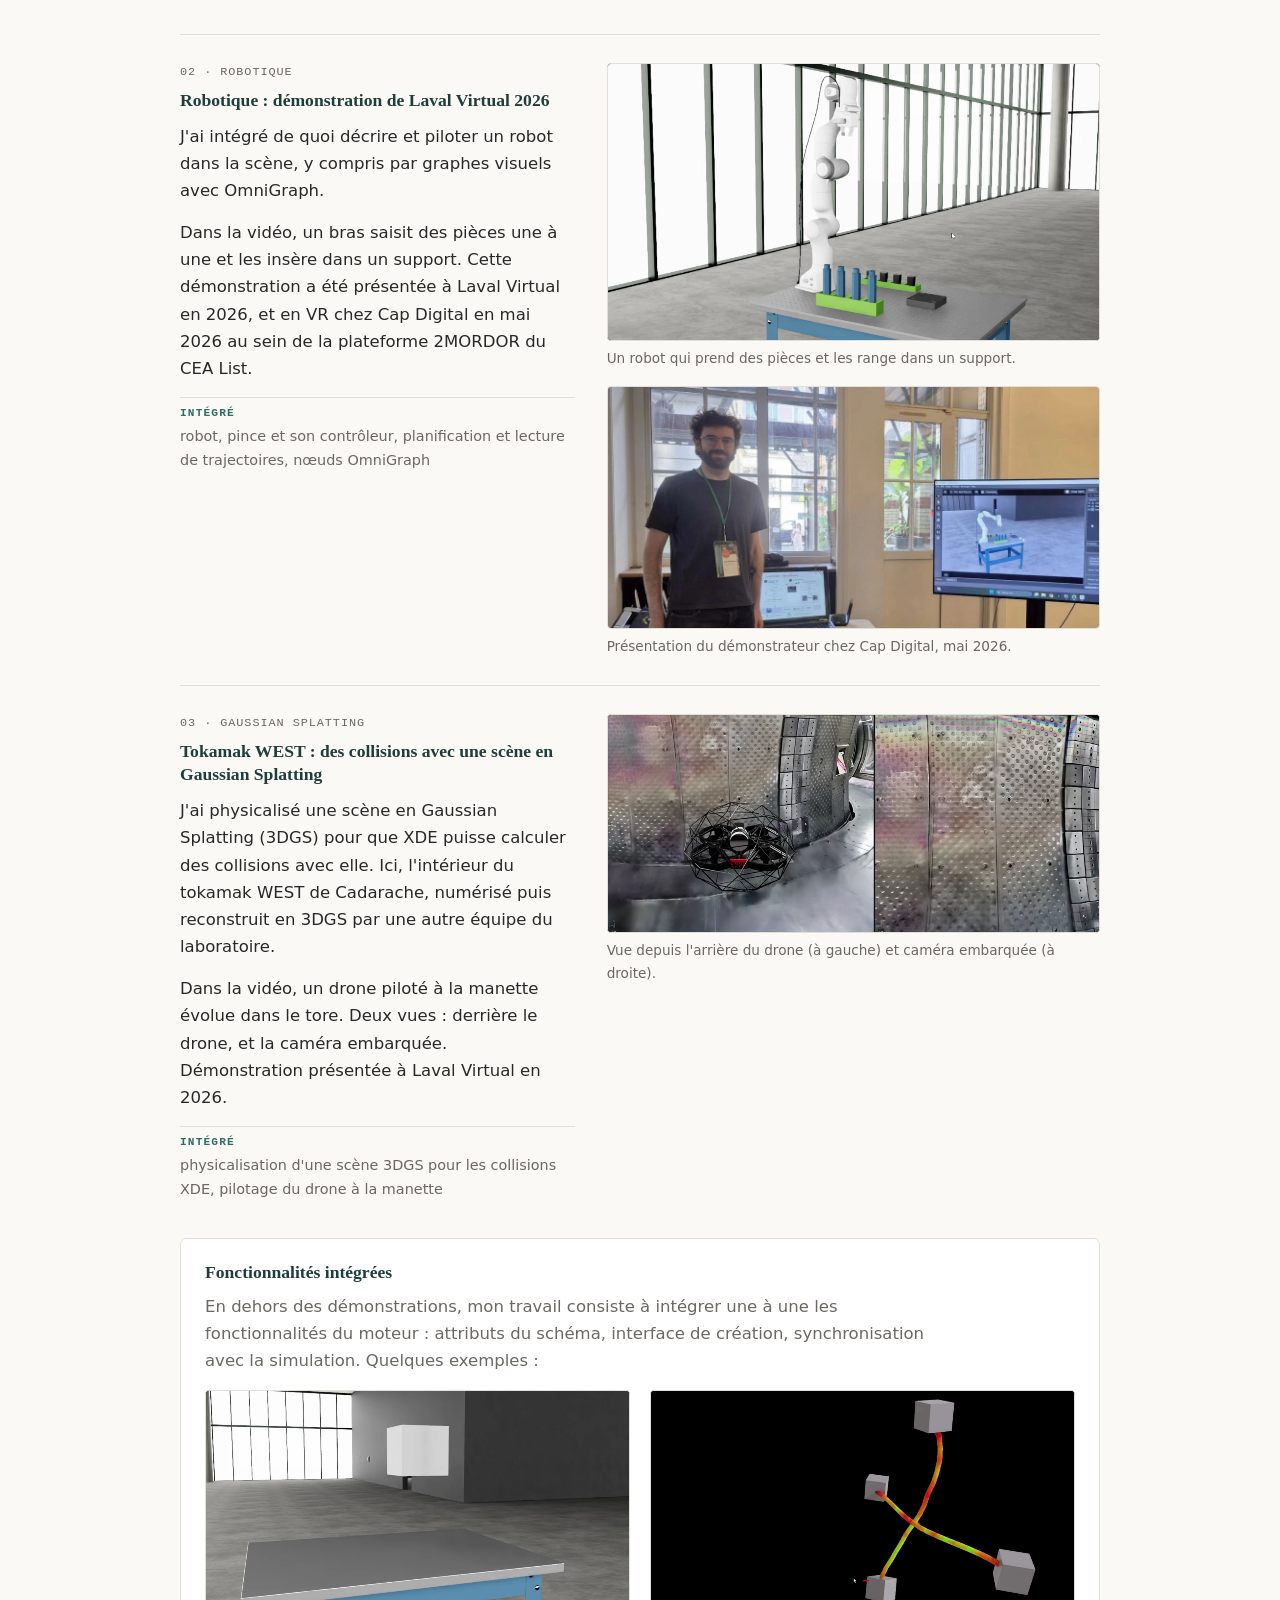
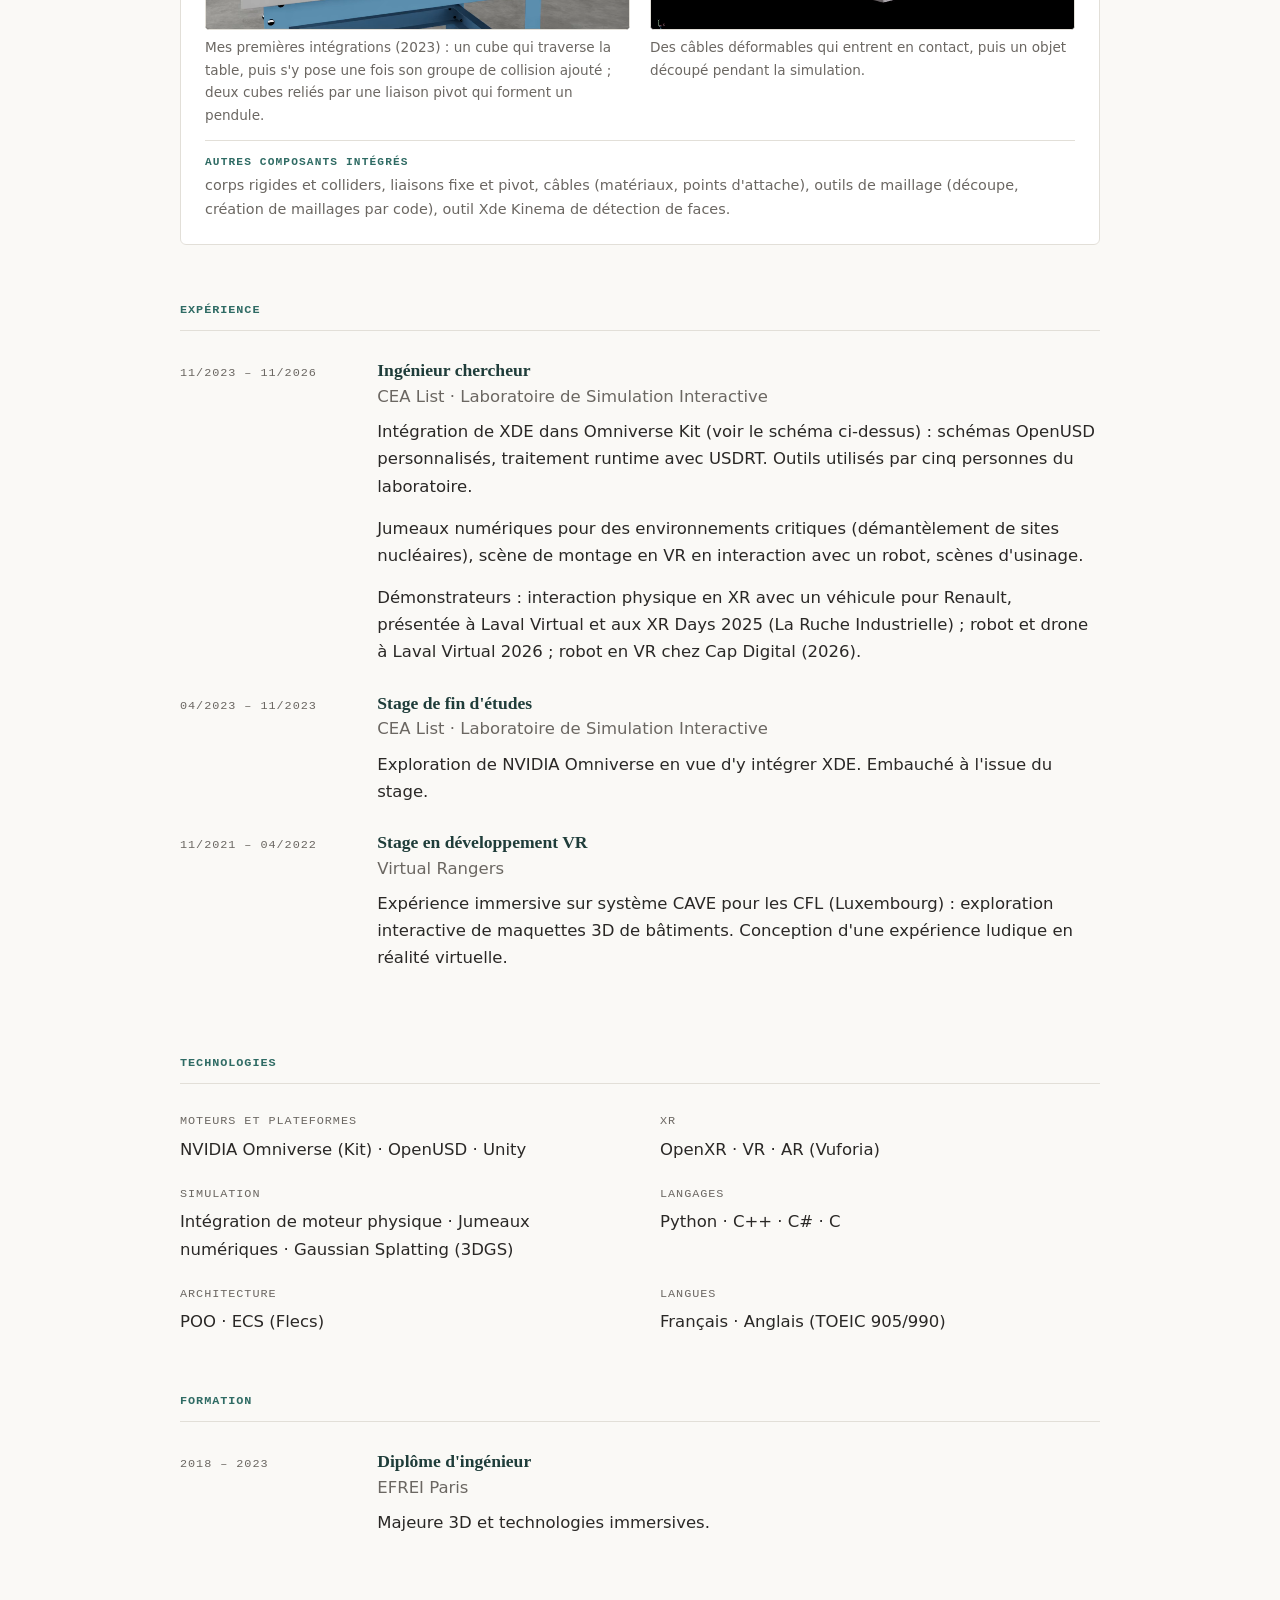
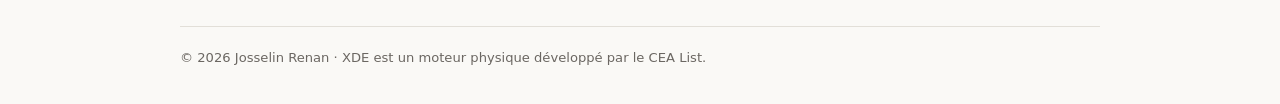
==== commit 00310277: "Retrait de la phrase d'explication des réalisations Co-Authored-By: Claude Opus 5.5 <noreply@anthrop" ====
--- a/index.html
+++ b/index.html
@@ -164,9 +164,6 @@
 
   <section id="travaux" aria-labelledby="travaux-titre">
     <h2 class="label" id="travaux-titre">Réalisations</h2>
-    <p class="section-intro">
-      Pour chaque réalisation : ce que j'ai construit, puis la vidéo enregistrée dans Omniverse qui le montre.
-    </p>
     <ol class="works" id="chapters"></ol>
     <div class="features">
       <h3>Fonctionnalités intégrées</h3>
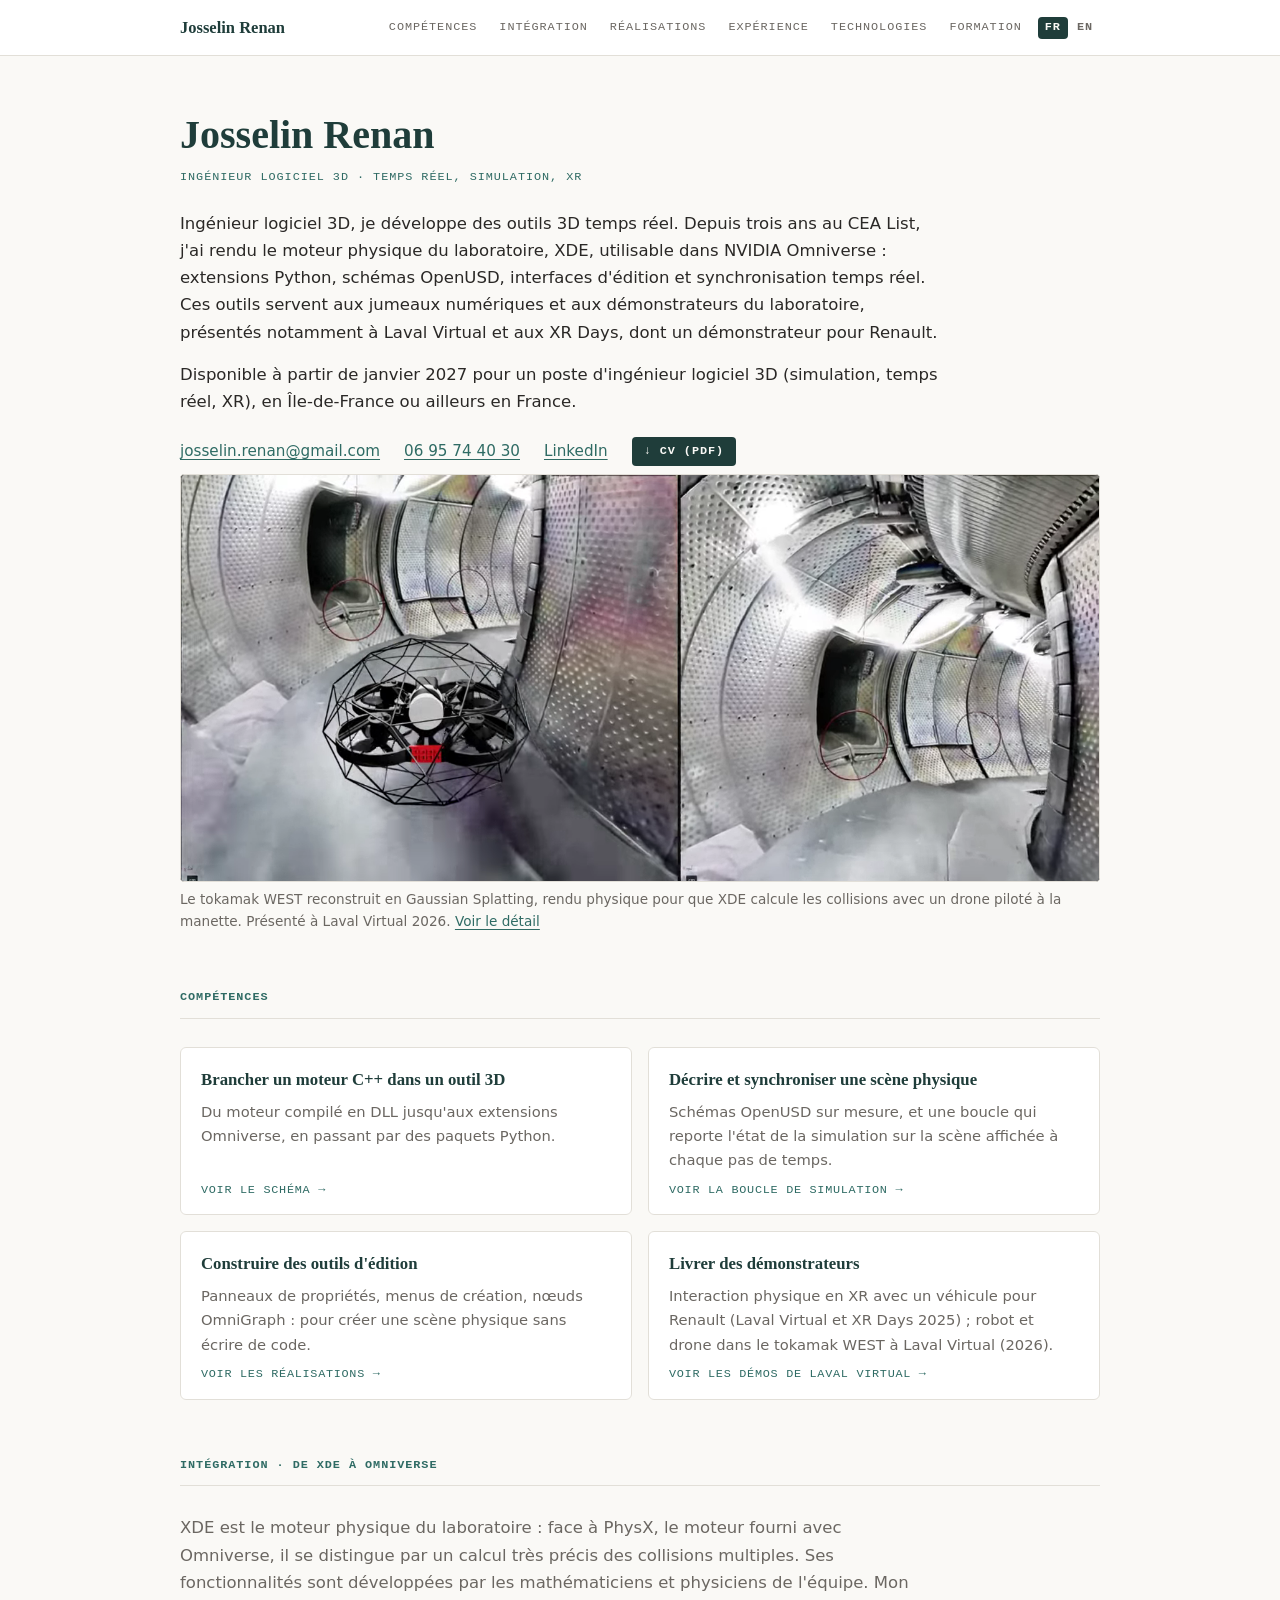
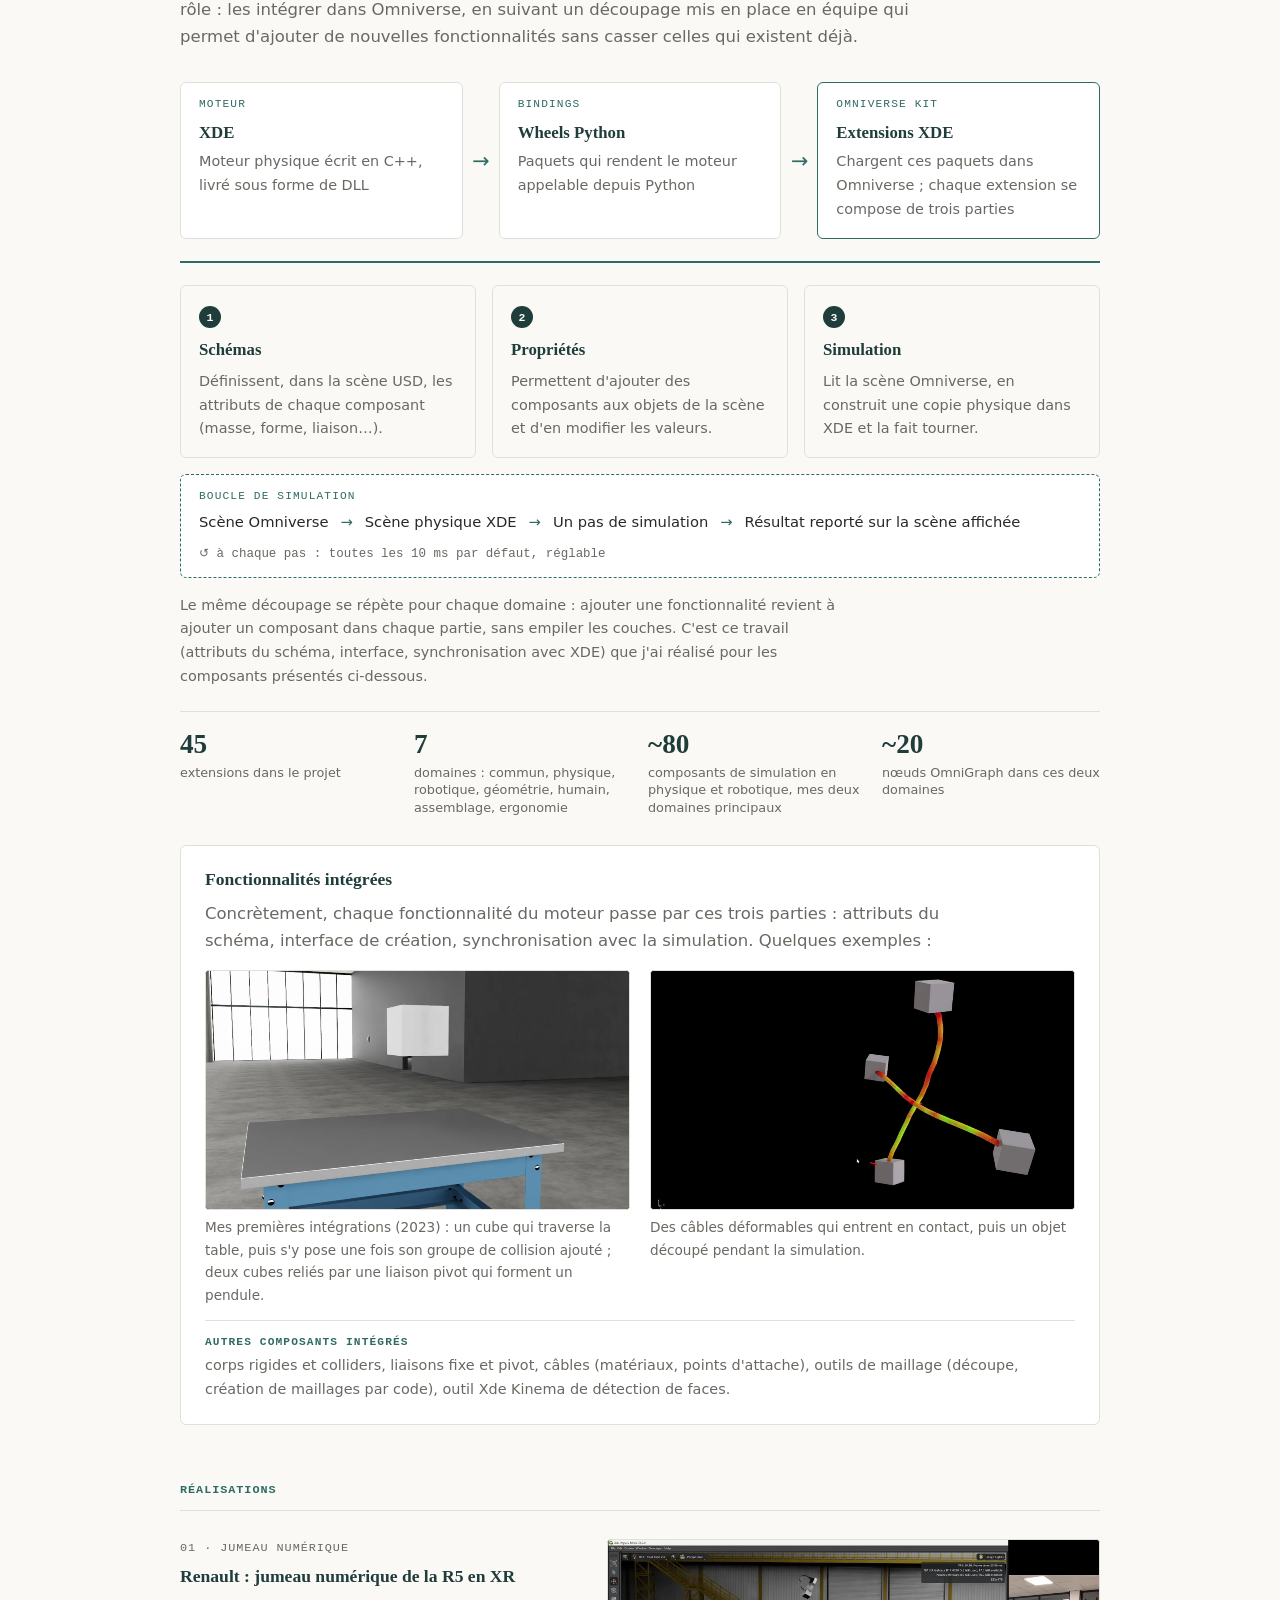
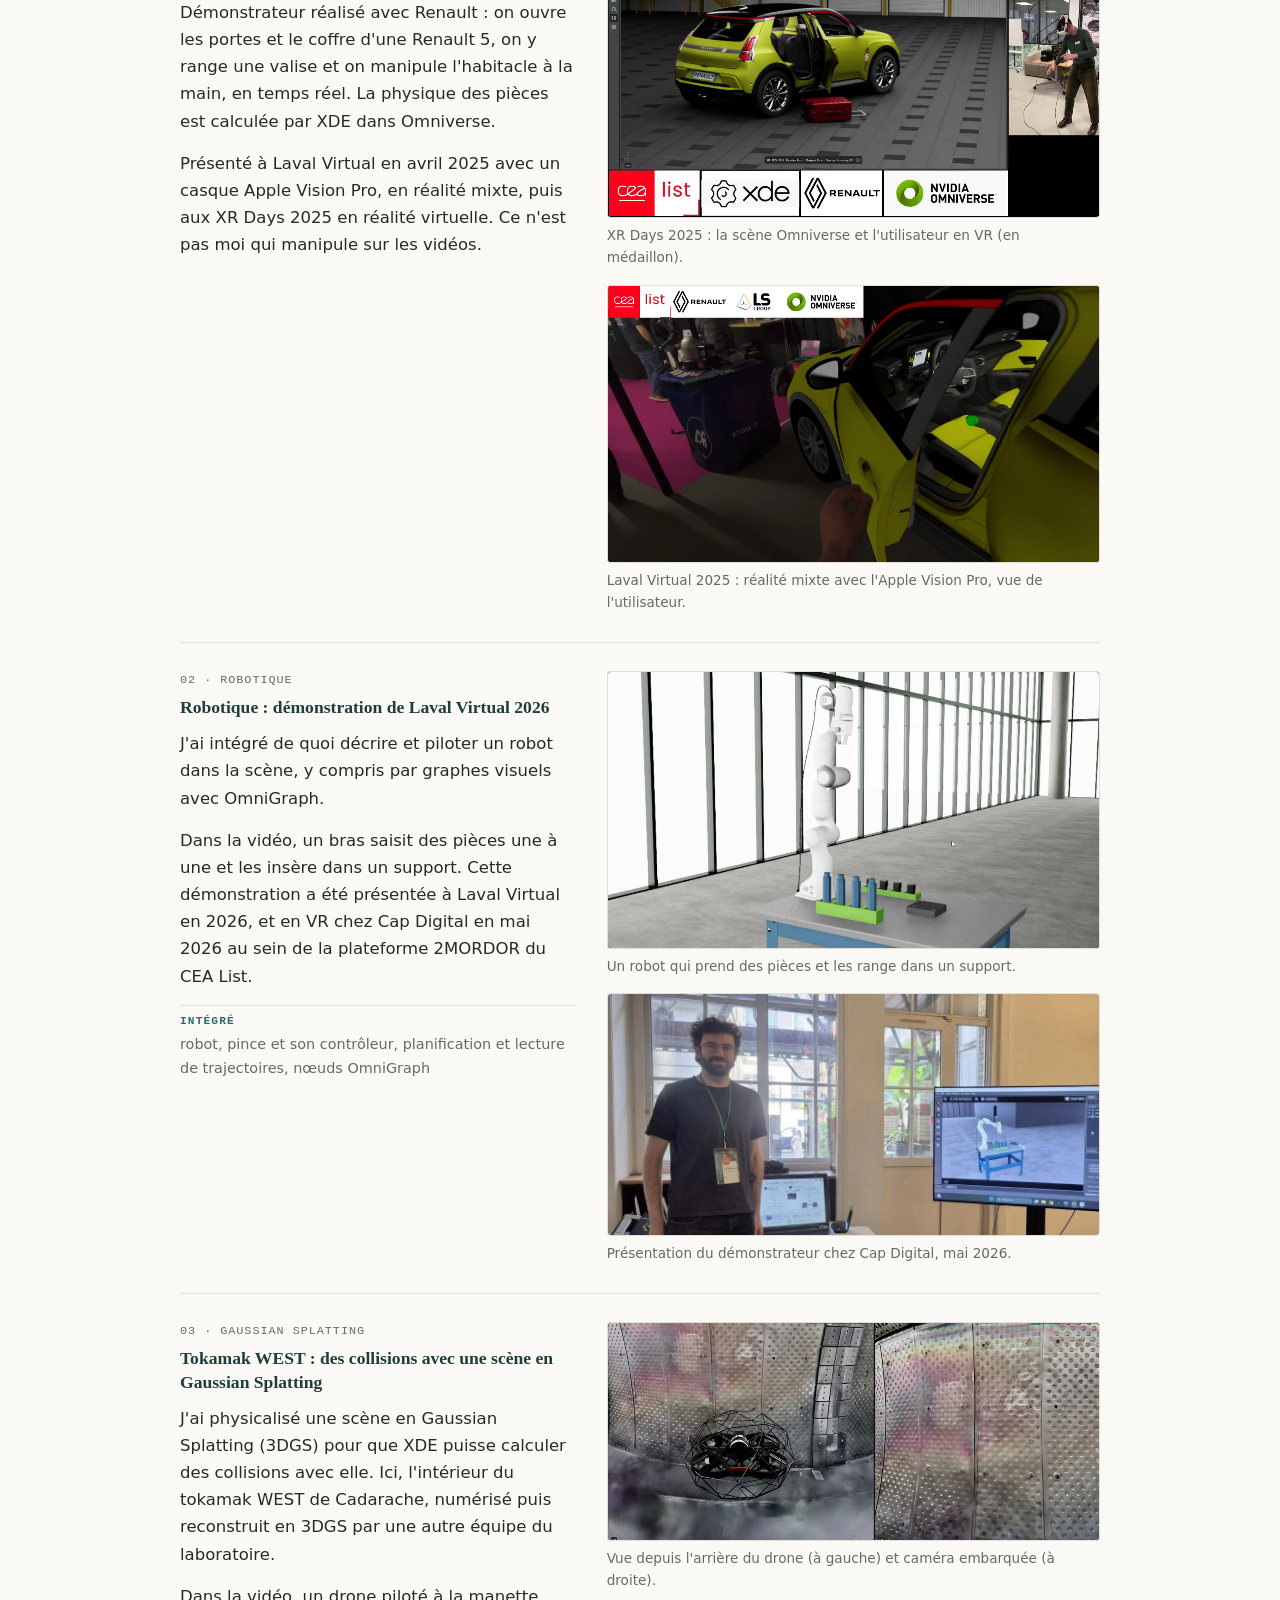
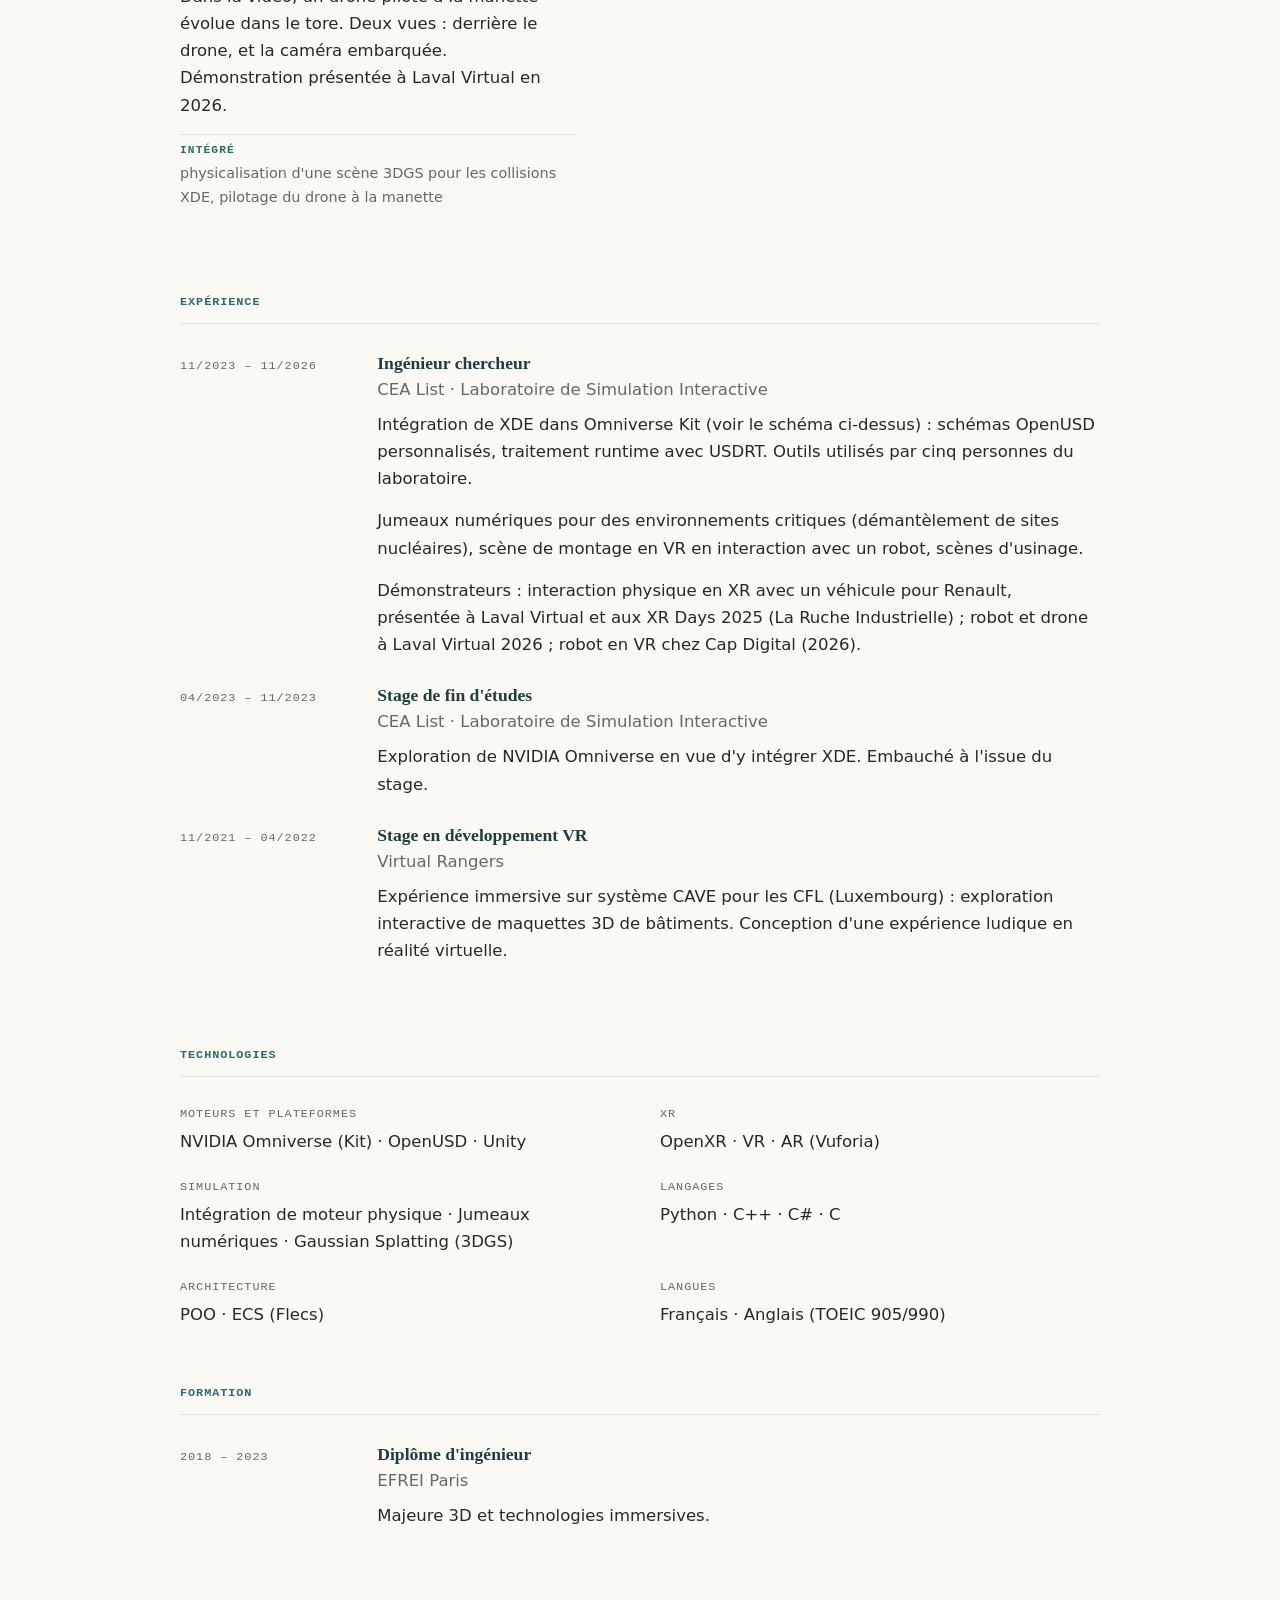
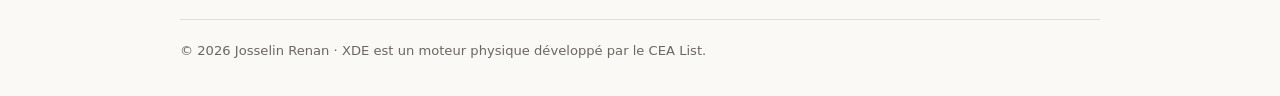
==== commit b18d211f: "Fonctionnalités intégrées déplacées dans la section Intégration, avant les réalisations Co-Authored-" ====
--- a/index.html
+++ b/index.html
@@ -160,16 +160,12 @@
         <li><strong>~20</strong><span>nœuds OmniGraph dans ces deux domaines</span></li>
       </ul>
     </figure>
-  </section>
-
-  <section id="travaux" aria-labelledby="travaux-titre">
-    <h2 class="label" id="travaux-titre">Réalisations</h2>
-    <ol class="works" id="chapters"></ol>
+
     <div class="features">
       <h3>Fonctionnalités intégrées</h3>
       <p>
-        En dehors des démonstrations, mon travail consiste à intégrer une à une les fonctionnalités du moteur :
-        attributs du schéma, interface de création, synchronisation avec la simulation. Quelques exemples :
+        Concrètement, chaque fonctionnalité du moteur passe par ces trois parties : attributs du schéma,
+        interface de création, synchronisation avec la simulation. Quelques exemples :
       </p>
       <div class="features__grid">
         <figure class="clip">
@@ -183,6 +179,11 @@
       </div>
       <p class="works-more"><span>Autres composants intégrés</span>corps rigides et colliders, liaisons fixe et pivot, câbles (matériaux, points d'attache), outils de maillage (découpe, création de maillages par code), outil Xde Kinema de détection de faces.</p>
     </div>
+  </section>
+
+  <section id="travaux" aria-labelledby="travaux-titre">
+    <h2 class="label" id="travaux-titre">Réalisations</h2>
+    <ol class="works" id="chapters"></ol>
     <noscript><p class="section-intro">Activez JavaScript pour afficher les travaux et les vidéos.</p></noscript>
   </section>
 
--- a/css/style.css
+++ b/css/style.css
@@ -112,7 +112,7 @@
 .work h3 { margin-bottom: 10px; }
 .work__text p:last-child { margin-bottom: 0; }
 .work__did { font-size: 0.9rem; color: var(--muted); padding-top: 10px; border-top: 1px solid var(--line); }
-.features { margin-top: 8px; padding: 22px 24px; background: var(--surface); border: 1px solid var(--line); border-radius: 6px; }
+.features { margin-top: 28px; padding: 22px 24px; background: var(--surface); border: 1px solid var(--line); border-radius: 6px; }
 .features h3 { margin-bottom: 8px; }
 .features > p:not(.works-more) { color: var(--muted); max-width: 46em; }
 .features__grid { display: grid; grid-template-columns: repeat(2, minmax(0, 1fr)); gap: 20px; margin: 16px 0 4px; }
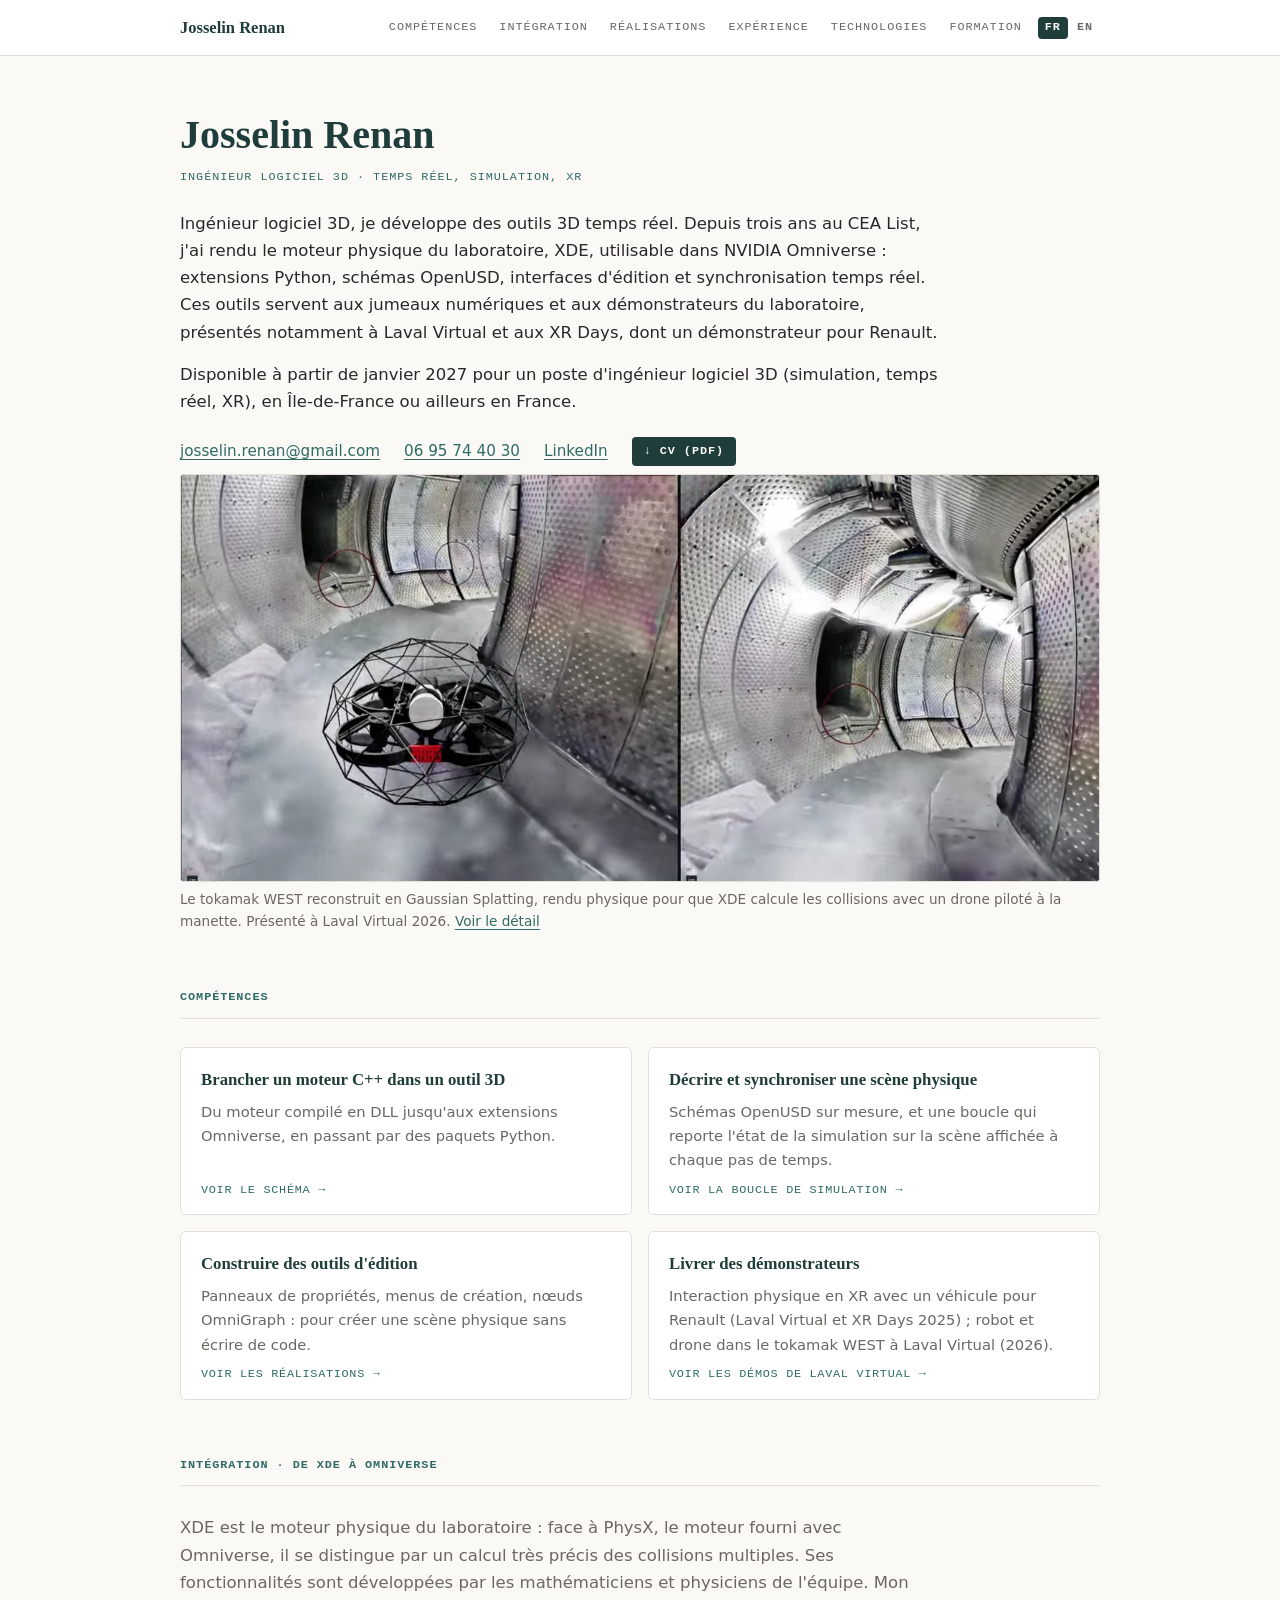
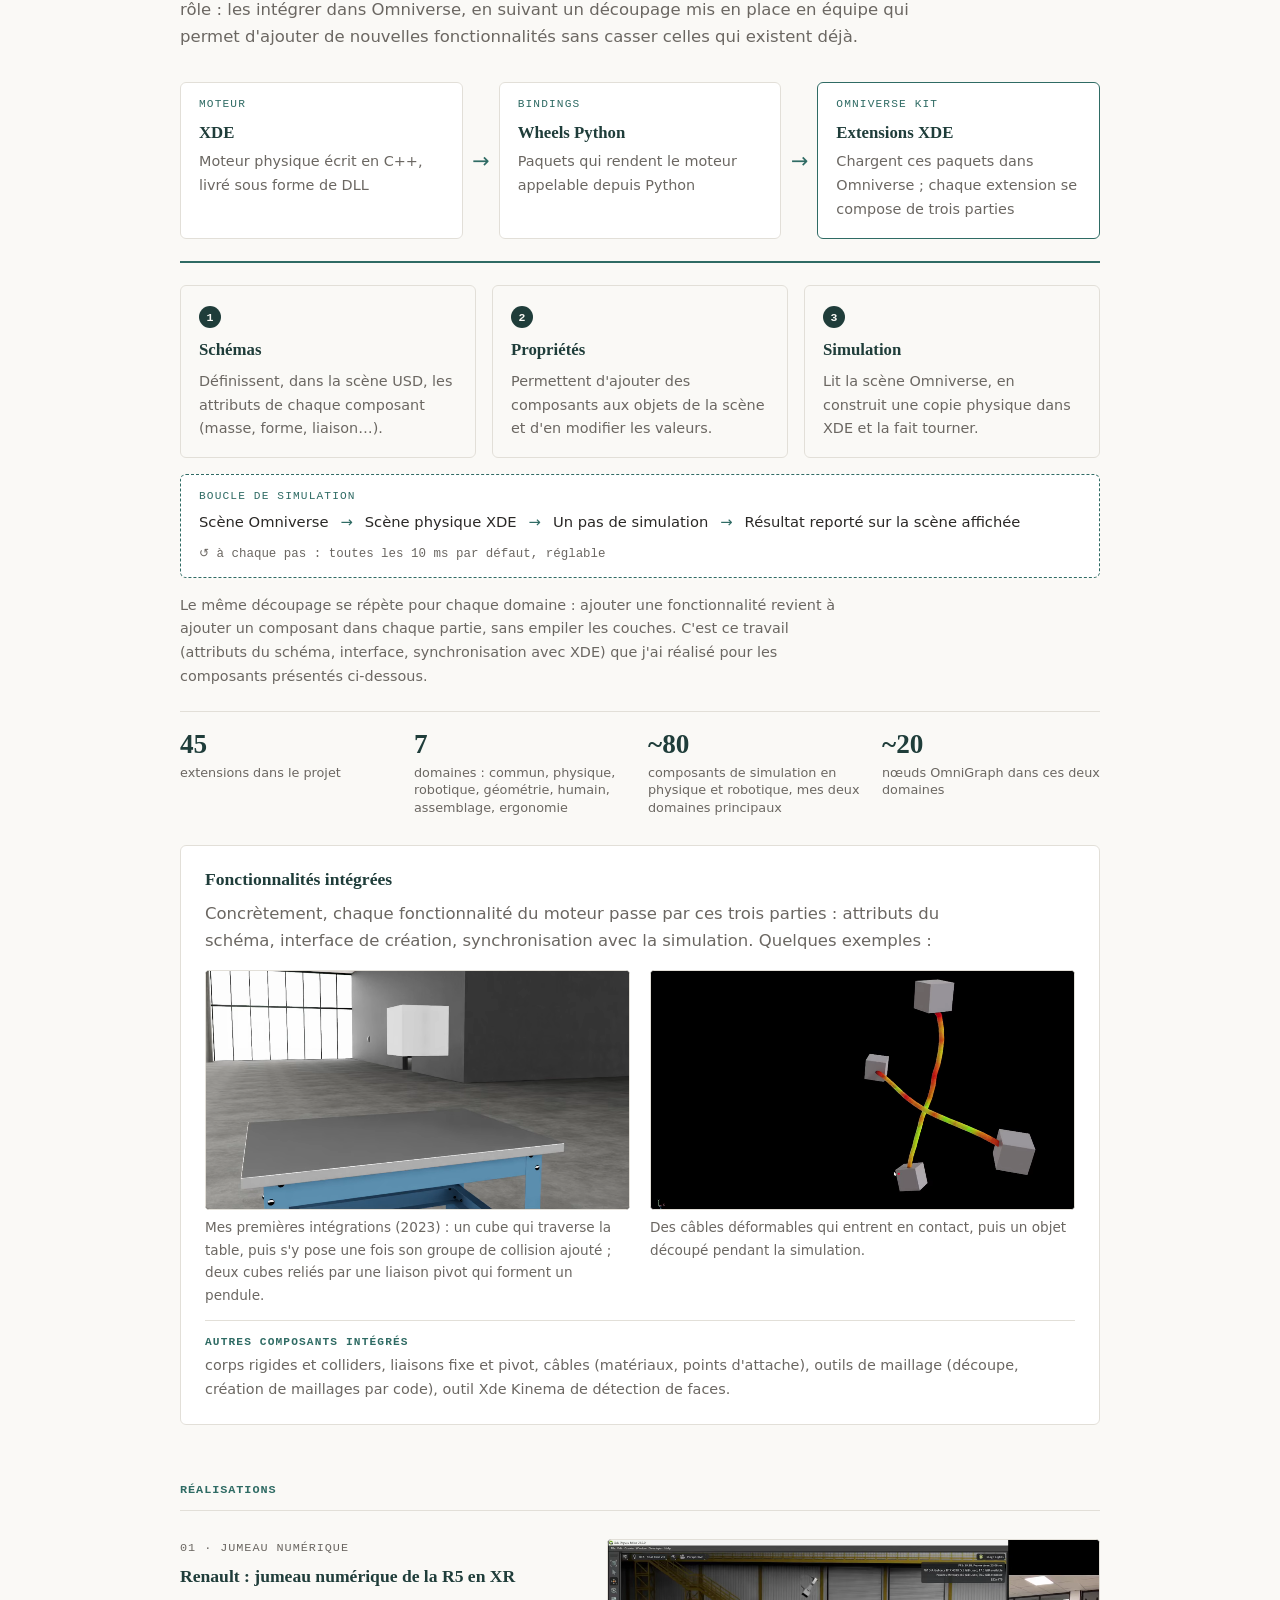
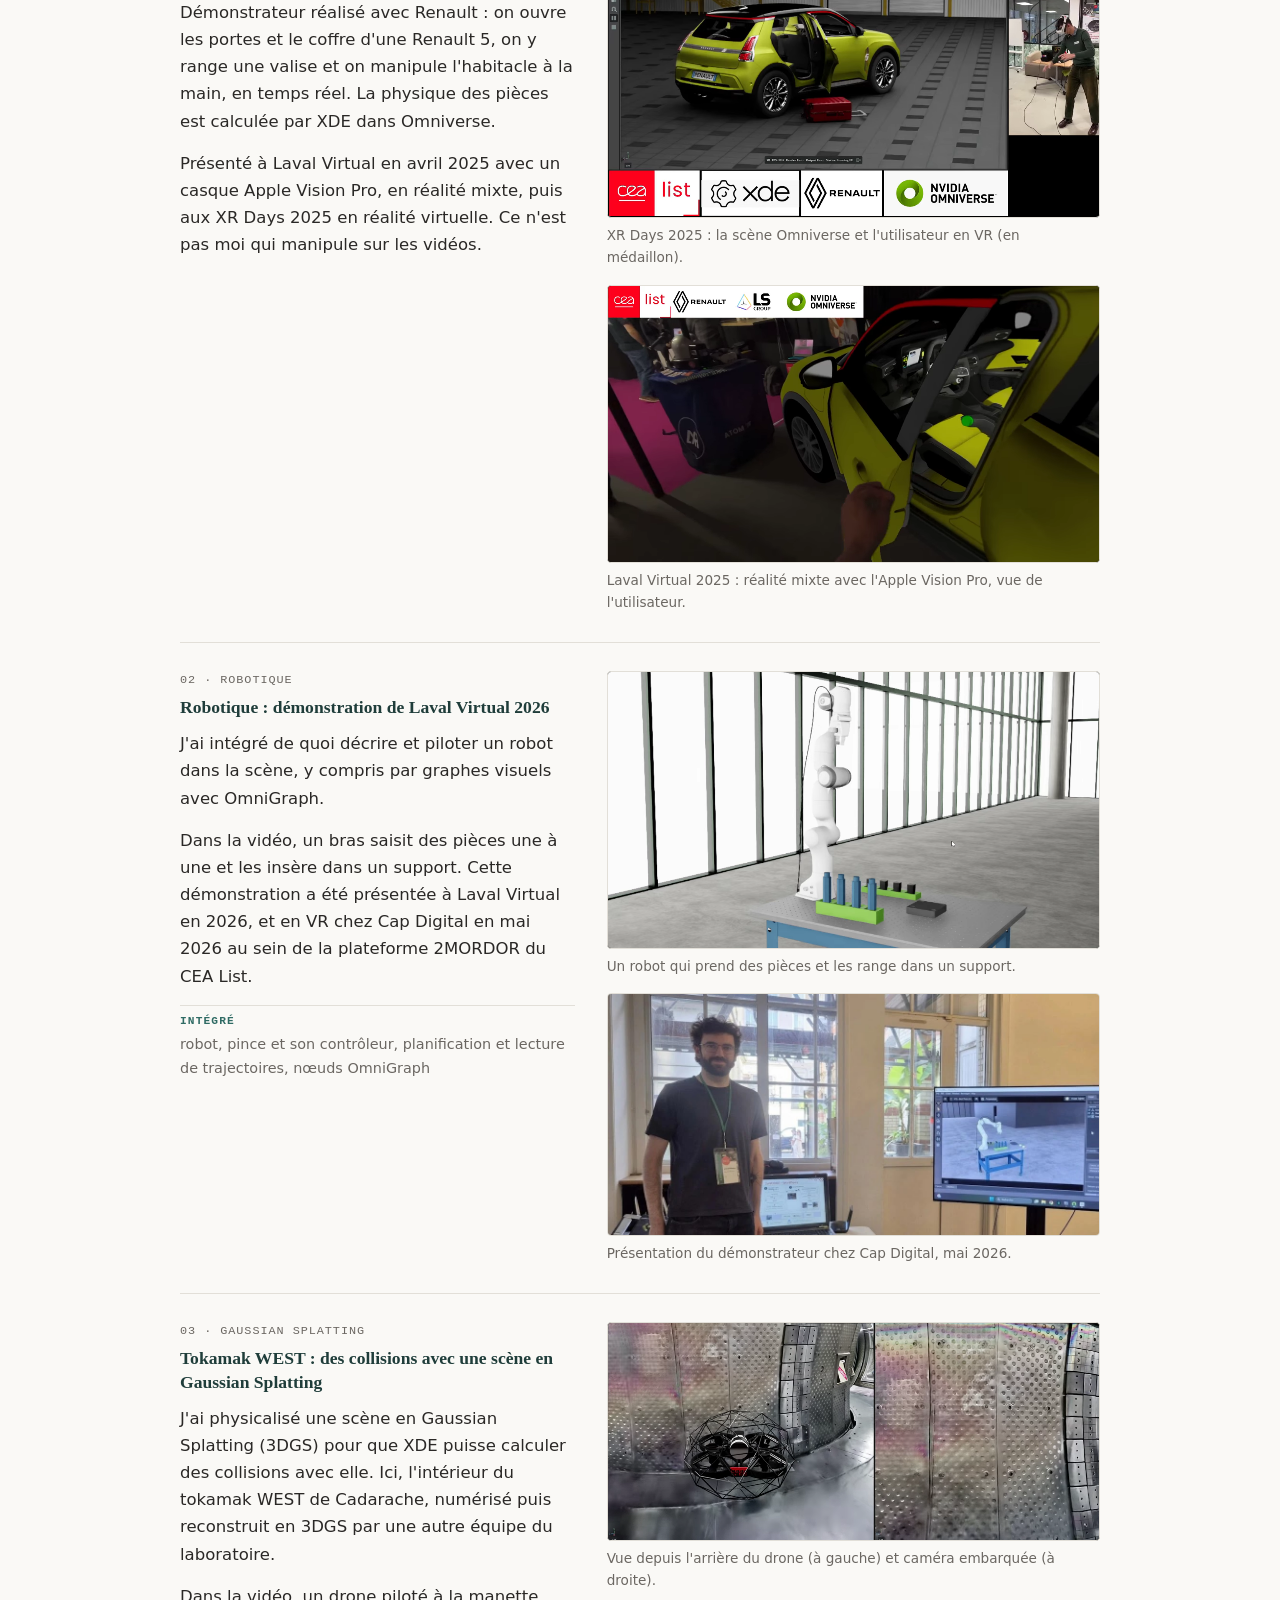
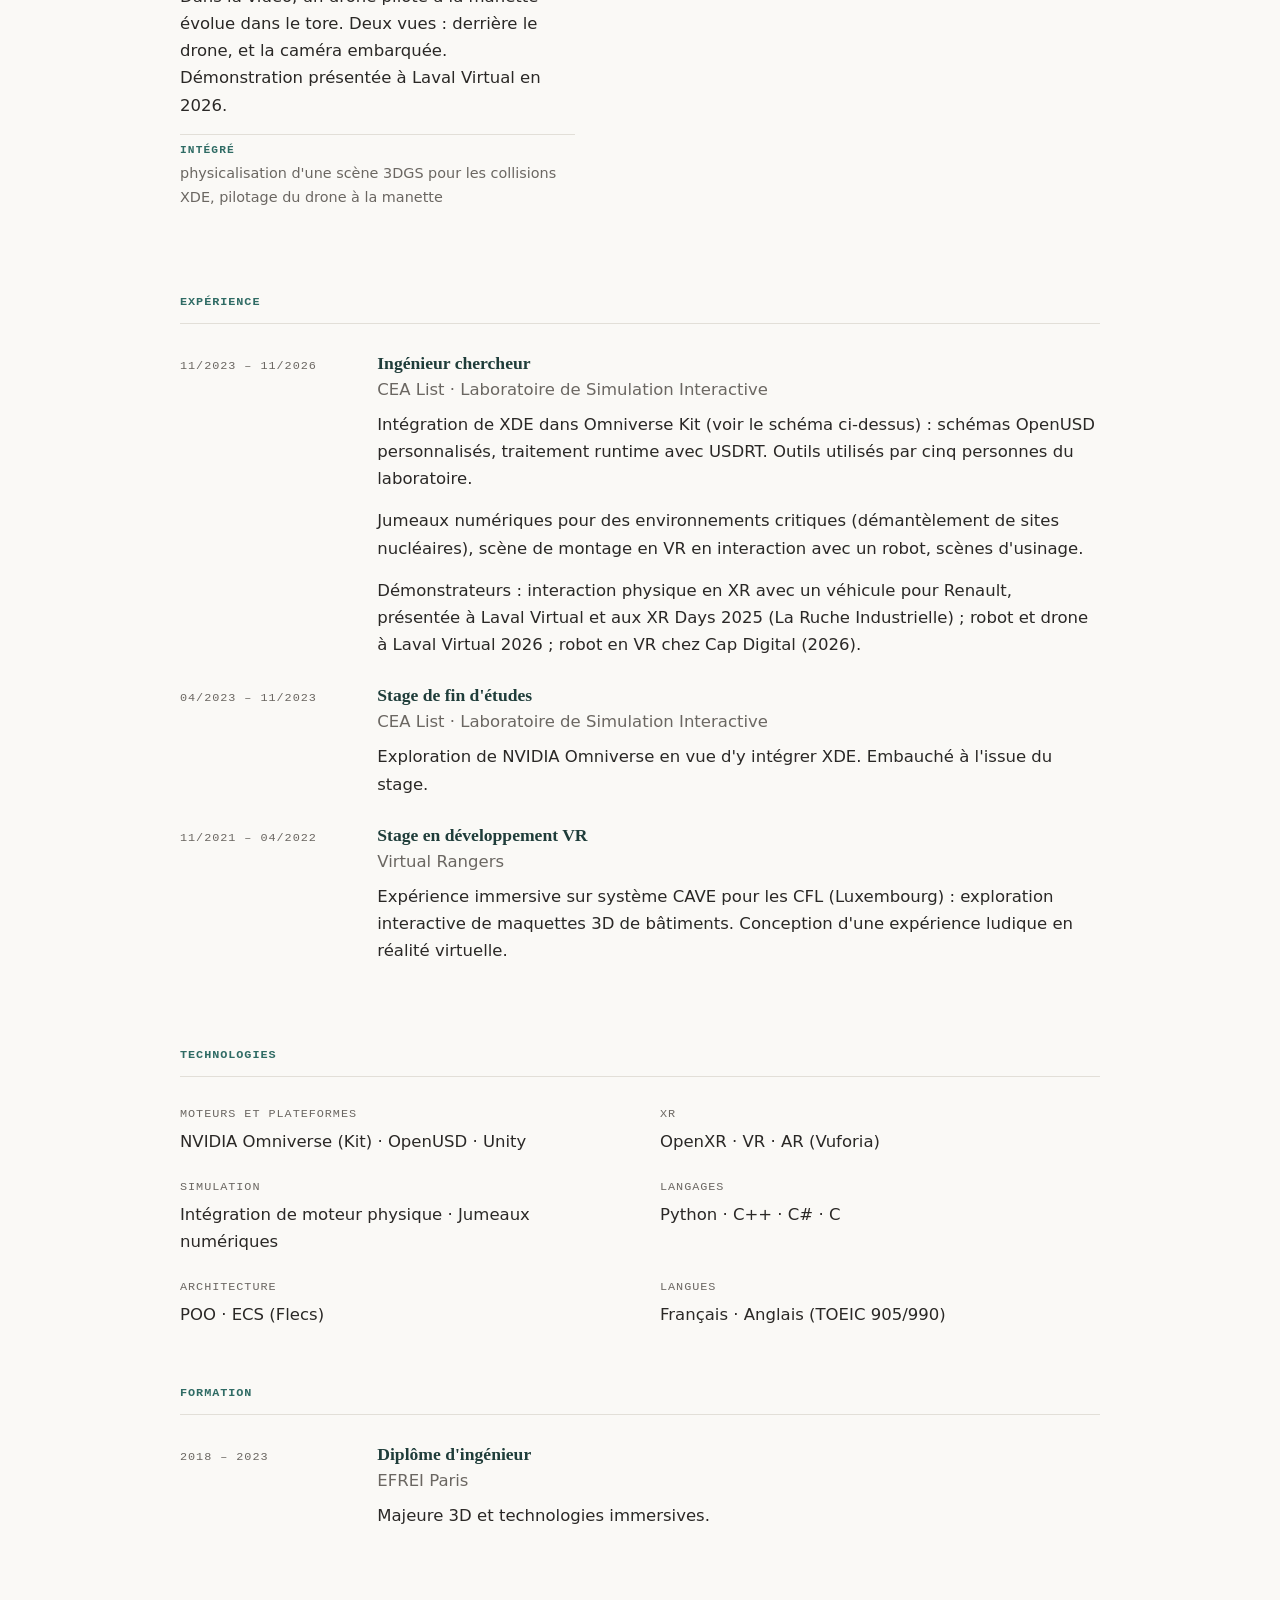
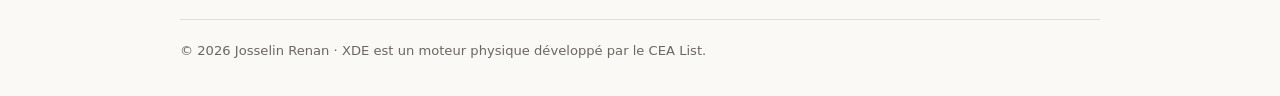
==== commit f3e67fdb: "Technologies : retrait de Gaussian Splatting Co-Authored-By: Claude Opus 5.5 <noreply@anthropic.com>" ====
--- a/index.html
+++ b/index.html
@@ -222,7 +222,7 @@
     <dl class="skills">
       <div><dt>Moteurs et plateformes</dt><dd>NVIDIA Omniverse (Kit) · OpenUSD · Unity</dd></div>
       <div><dt>XR</dt><dd>OpenXR · VR · AR (Vuforia)</dd></div>
-      <div><dt>Simulation</dt><dd>Intégration de moteur physique · Jumeaux numériques · Gaussian Splatting (3DGS)</dd></div>
+      <div><dt>Simulation</dt><dd>Intégration de moteur physique · Jumeaux numériques</dd></div>
       <div><dt>Langages</dt><dd>Python · C++ · C# · C</dd></div>
       <div><dt>Architecture</dt><dd>POO · ECS (Flecs)</dd></div>
       <div><dt>Langues</dt><dd>Français · Anglais (TOEIC 905/990)</dd></div>
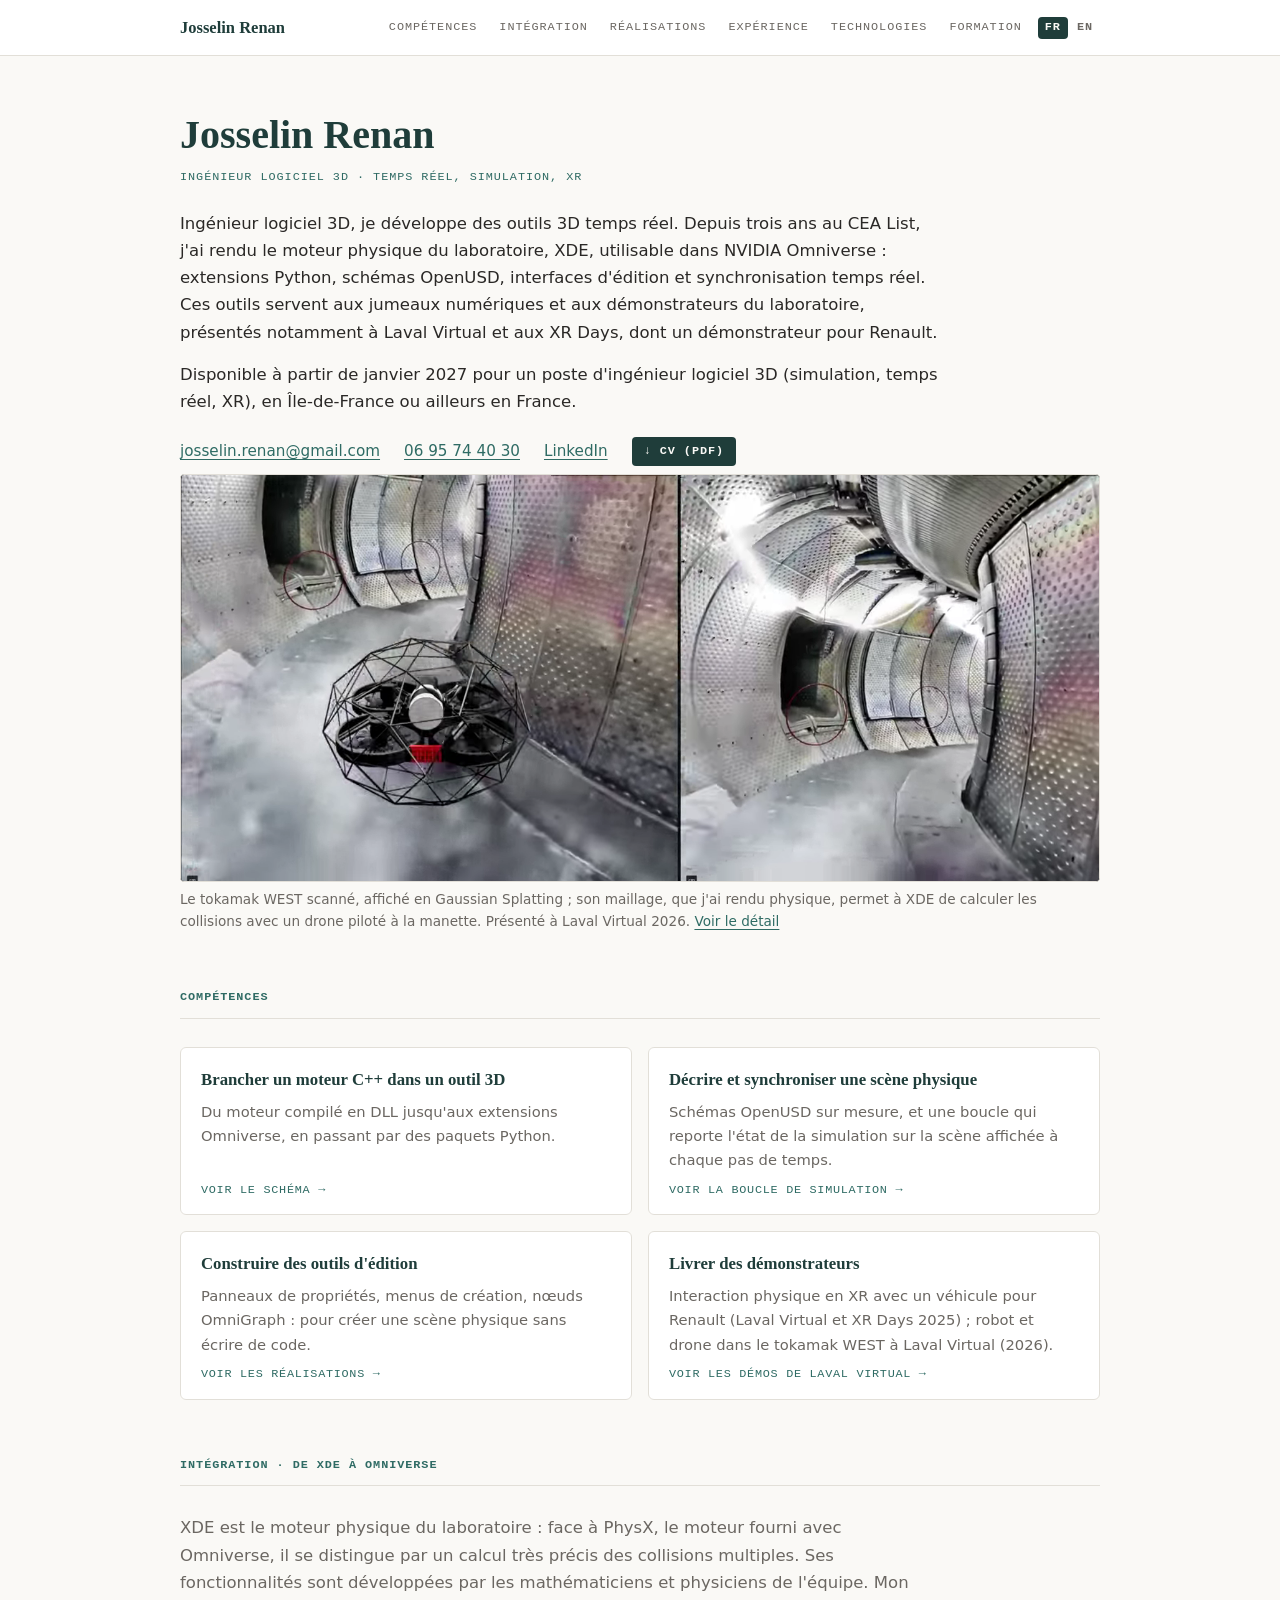
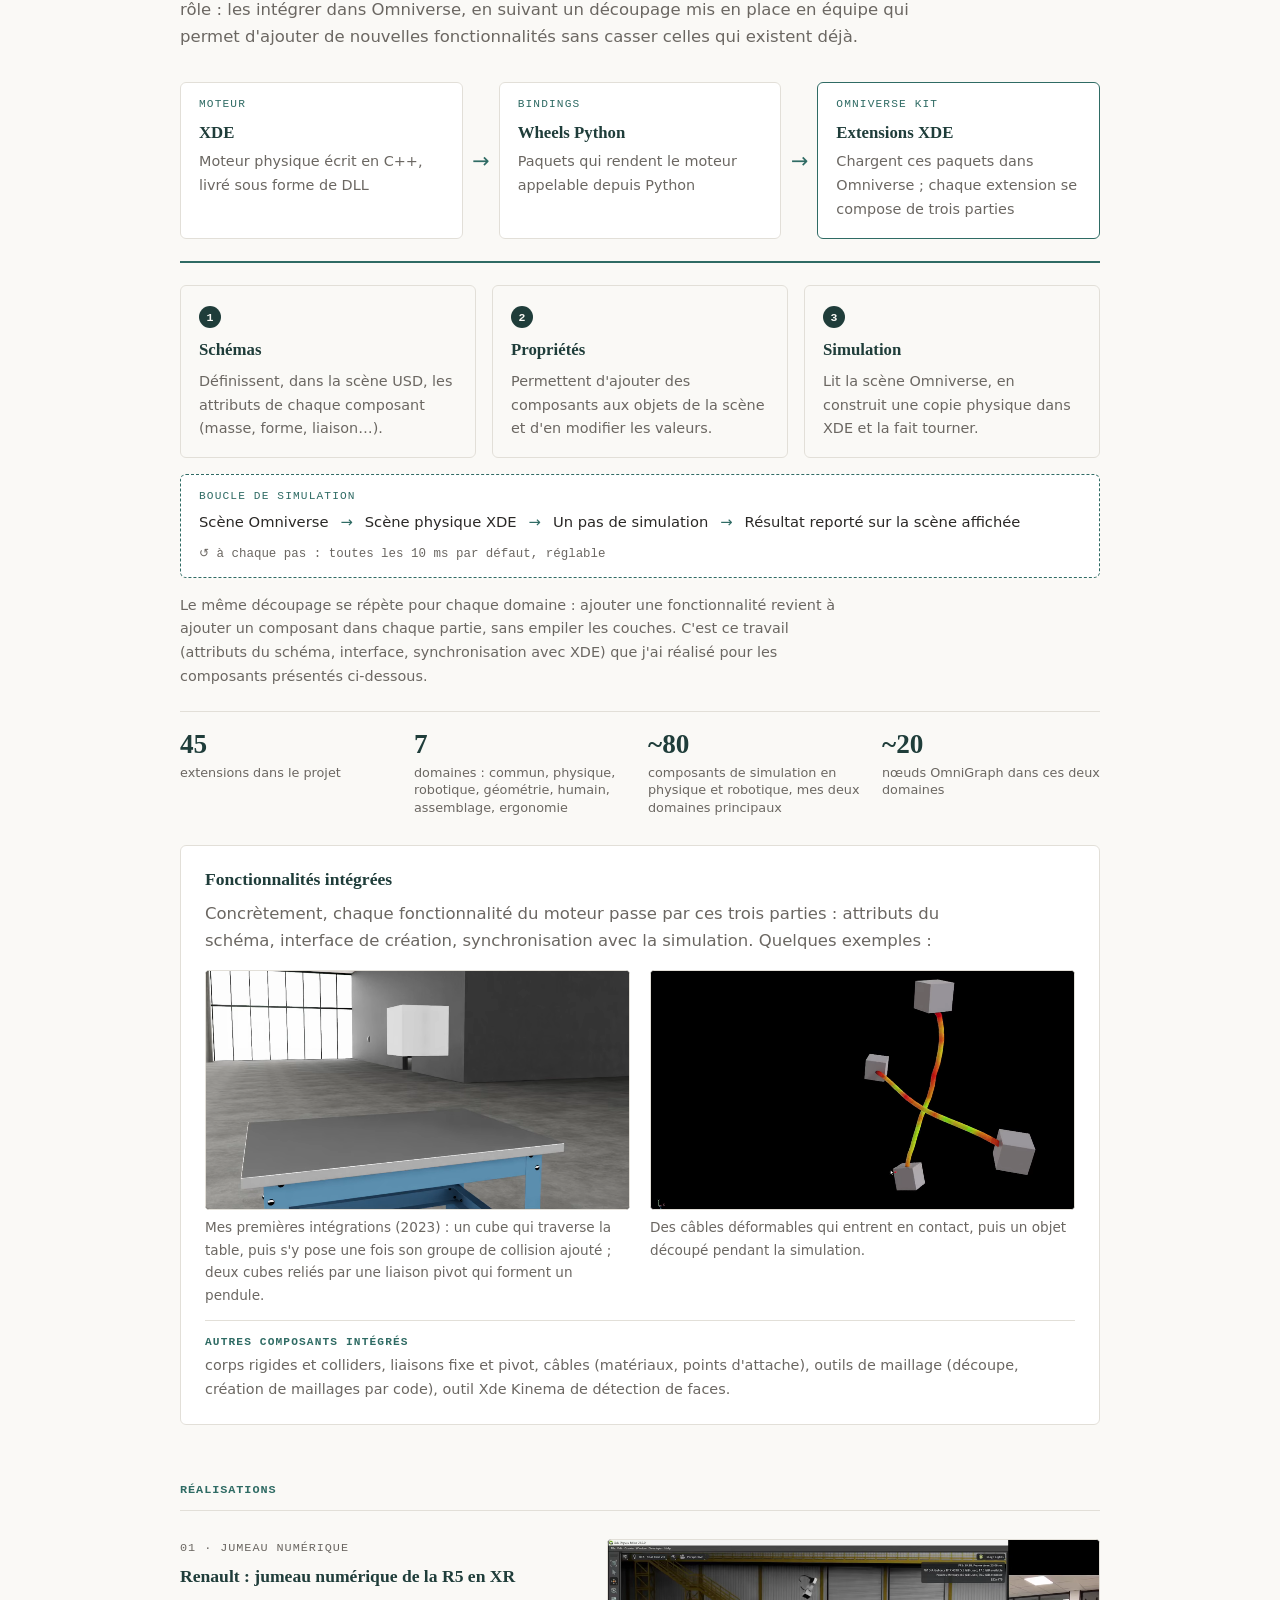
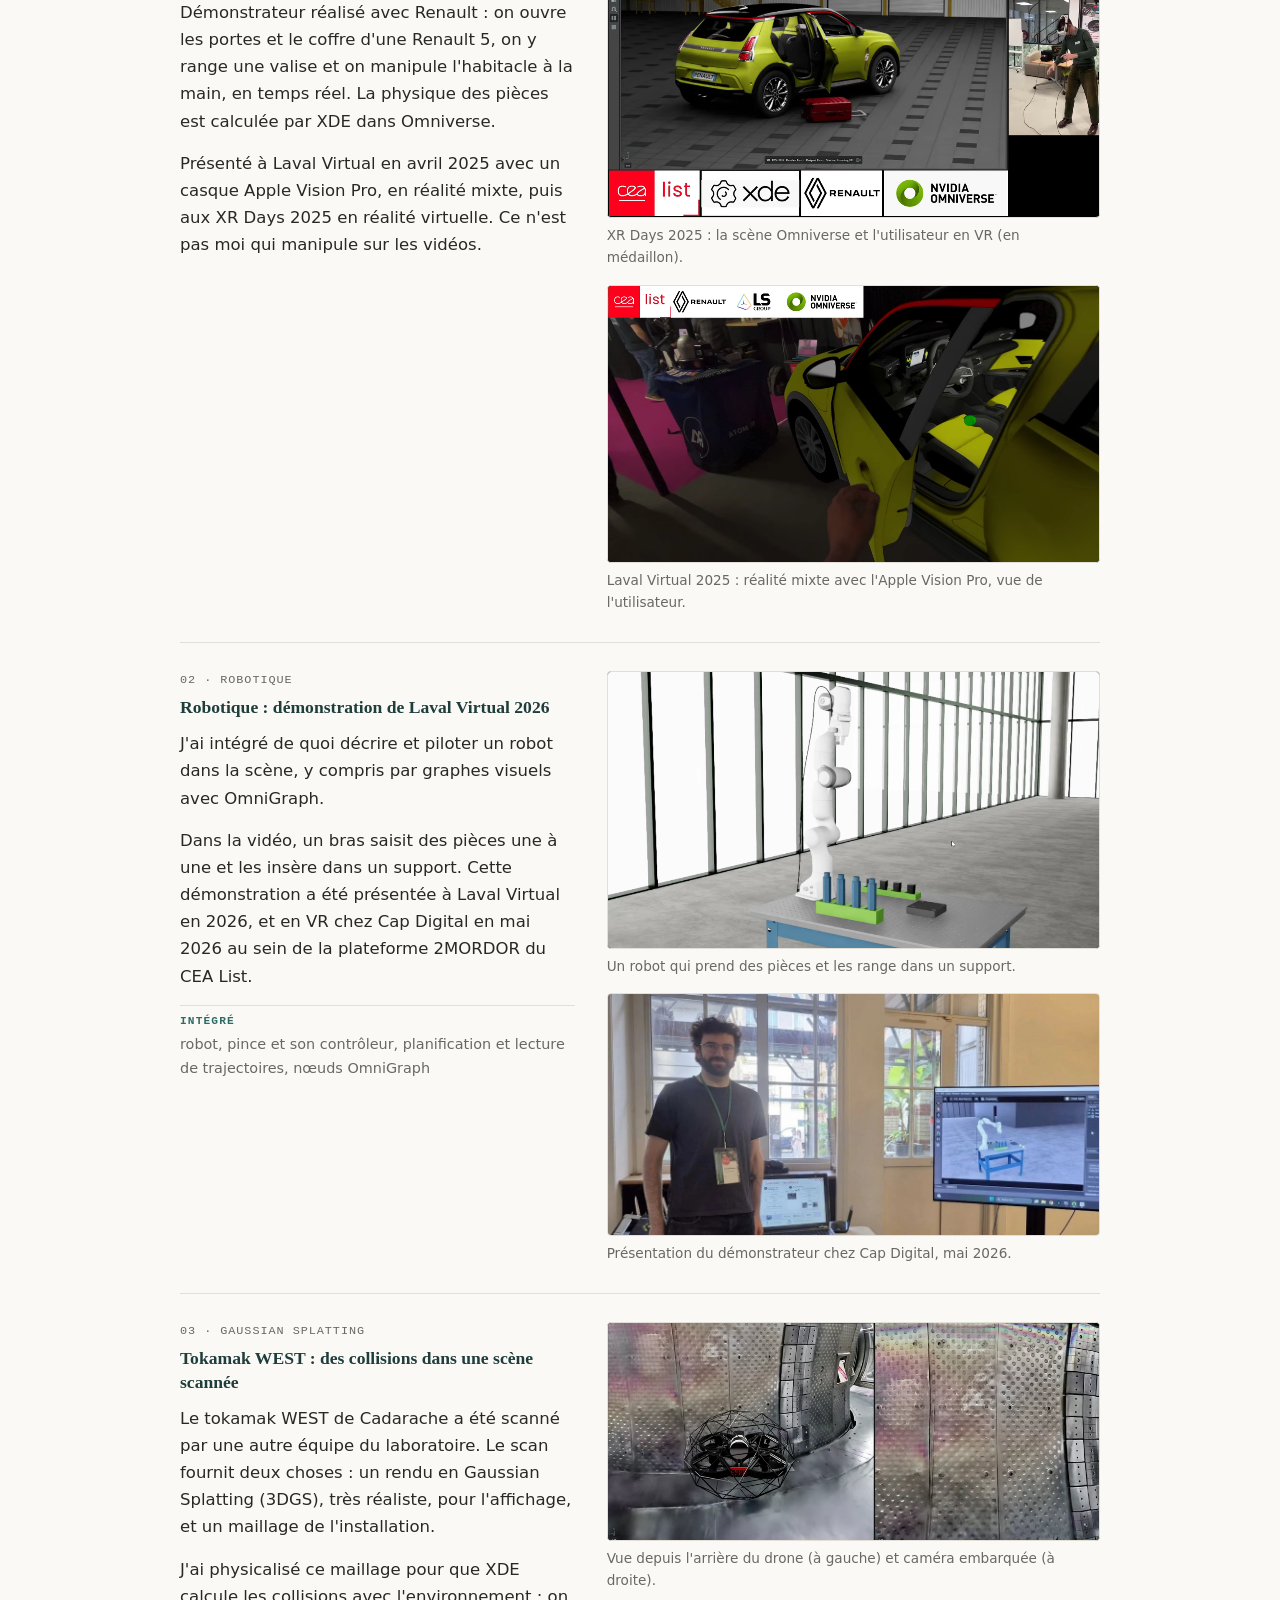
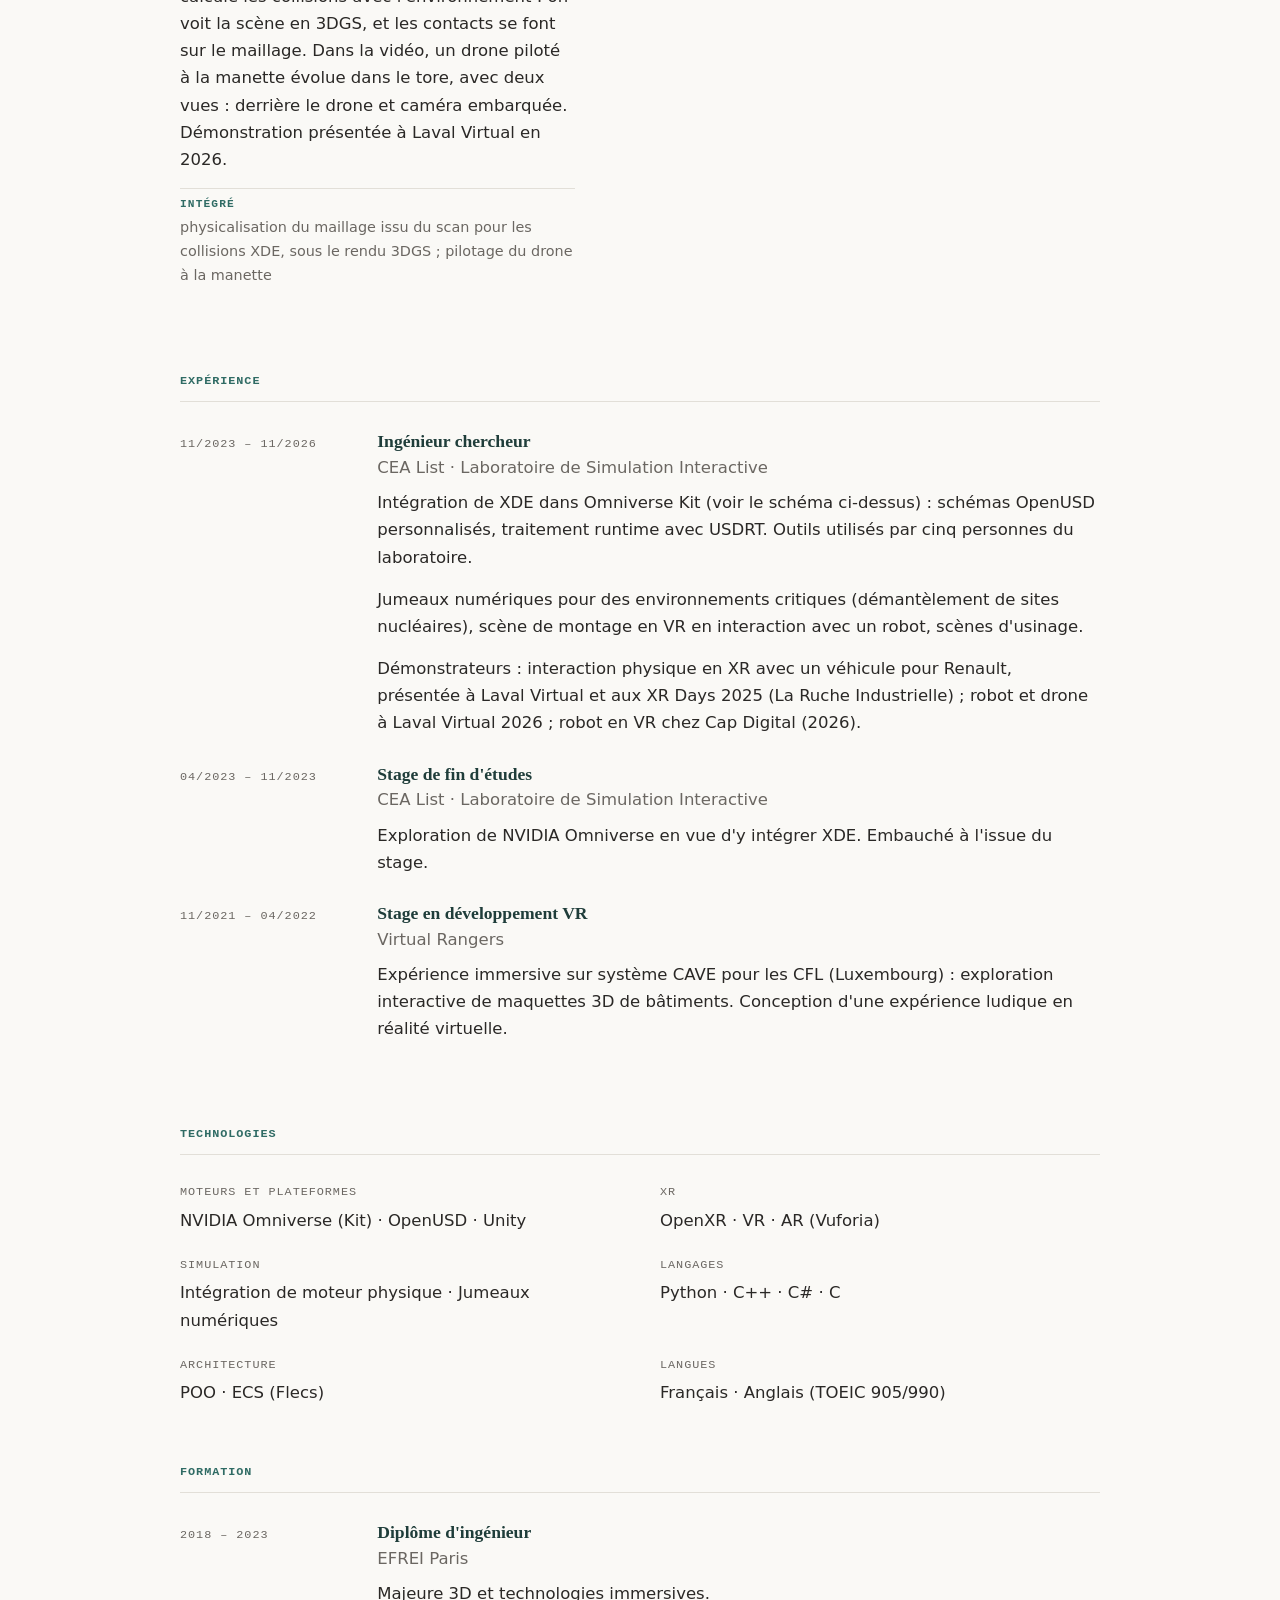
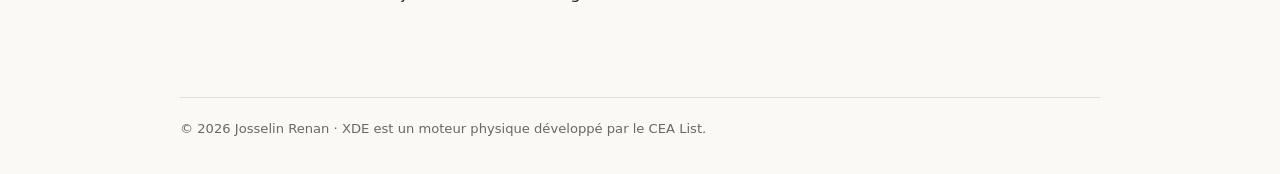
==== commit 70708706: "Drone : collisions sur le maillage issu du scan, rendu en 3DGS Co-Authored-By: Claude Opus 5.5 <nore" ====
--- a/index.html
+++ b/index.html
@@ -12,7 +12,7 @@
   <meta property="og:image" content="https://sbyrexii.github.io/og.jpg">
   <meta property="og:image:width" content="1200">
   <meta property="og:image:height" content="630">
-  <meta property="og:image:alt" content="Drone en collision avec le tokamak WEST reconstruit en Gaussian Splatting, dans NVIDIA Omniverse.">
+  <meta property="og:image:alt" content="Drone piloté dans le tokamak WEST scanné, affiché en Gaussian Splatting dans NVIDIA Omniverse.">
   <meta name="twitter:card" content="summary_large_image">
   <link rel="alternate" hreflang="fr" href="https://sbyrexii.github.io/">
   <link rel="alternate" hreflang="en" href="https://sbyrexii.github.io/en/">
@@ -61,7 +61,7 @@
 
   <figure class="showcase clip">
     <video src="videos/drone-tokamak.webm" muted loop playsinline preload="metadata"></video>
-    <figcaption>Le tokamak WEST reconstruit en Gaussian Splatting, rendu physique pour que XDE calcule les collisions avec un drone piloté à la manette. Présenté à Laval Virtual 2026. <a href="#drone">Voir le détail</a></figcaption>
+    <figcaption>Le tokamak WEST scanné, affiché en Gaussian Splatting ; son maillage, que j'ai rendu physique, permet à XDE de calculer les collisions avec un drone piloté à la manette. Présenté à Laval Virtual 2026. <a href="#drone">Voir le détail</a></figcaption>
   </figure>
 
   <section id="competences" aria-labelledby="competences-titre">
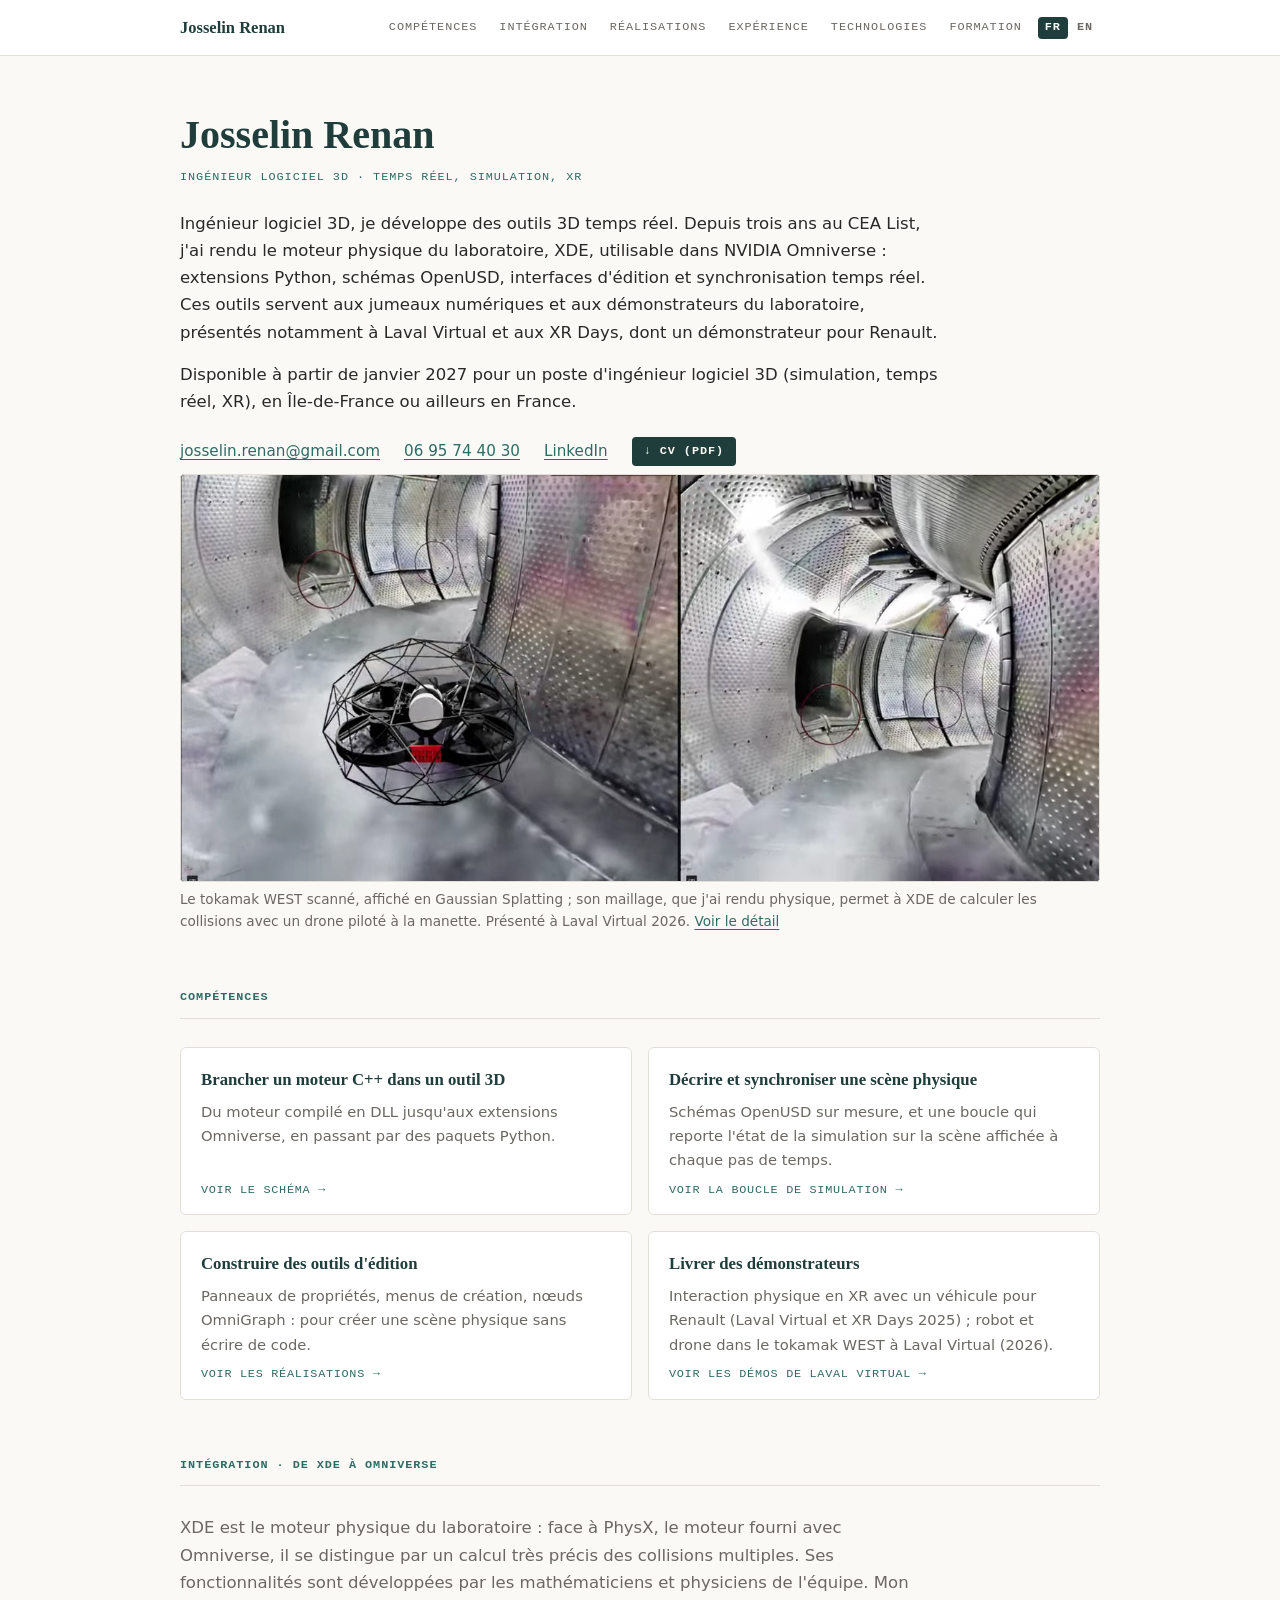
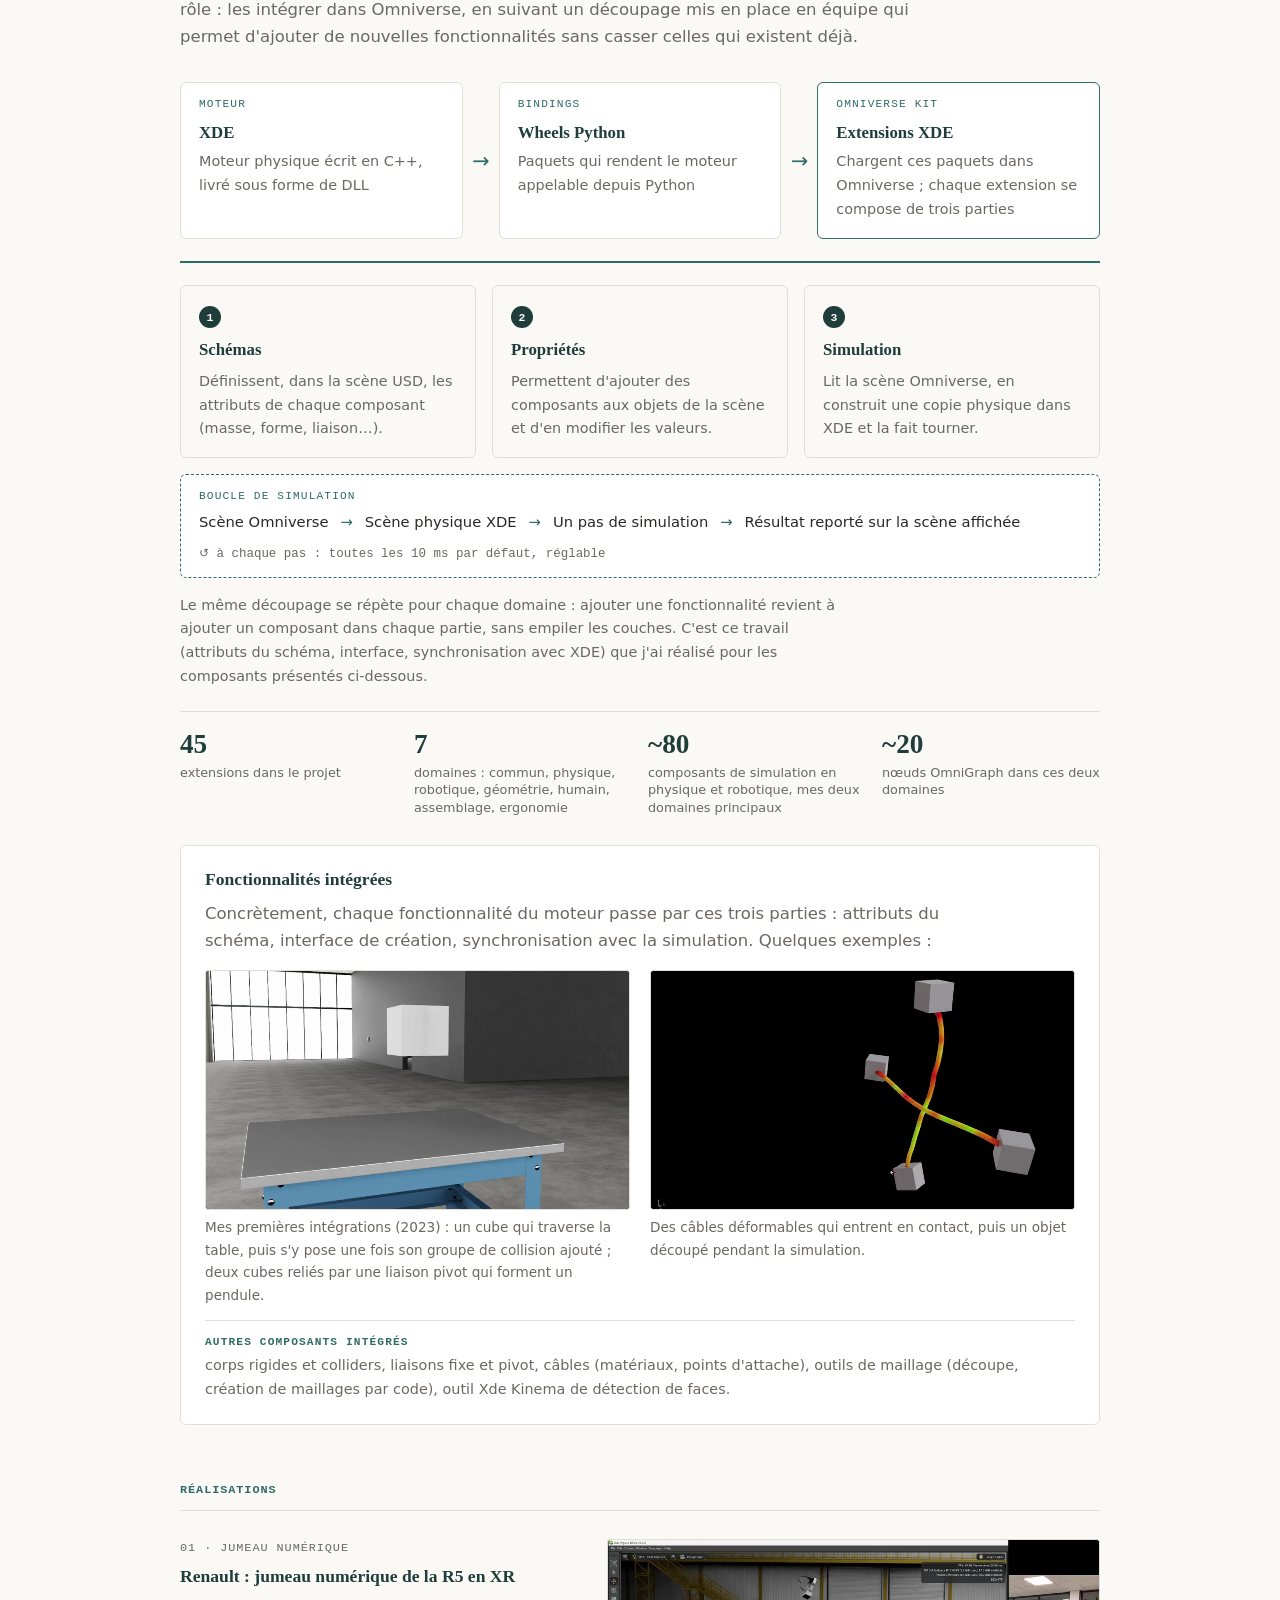
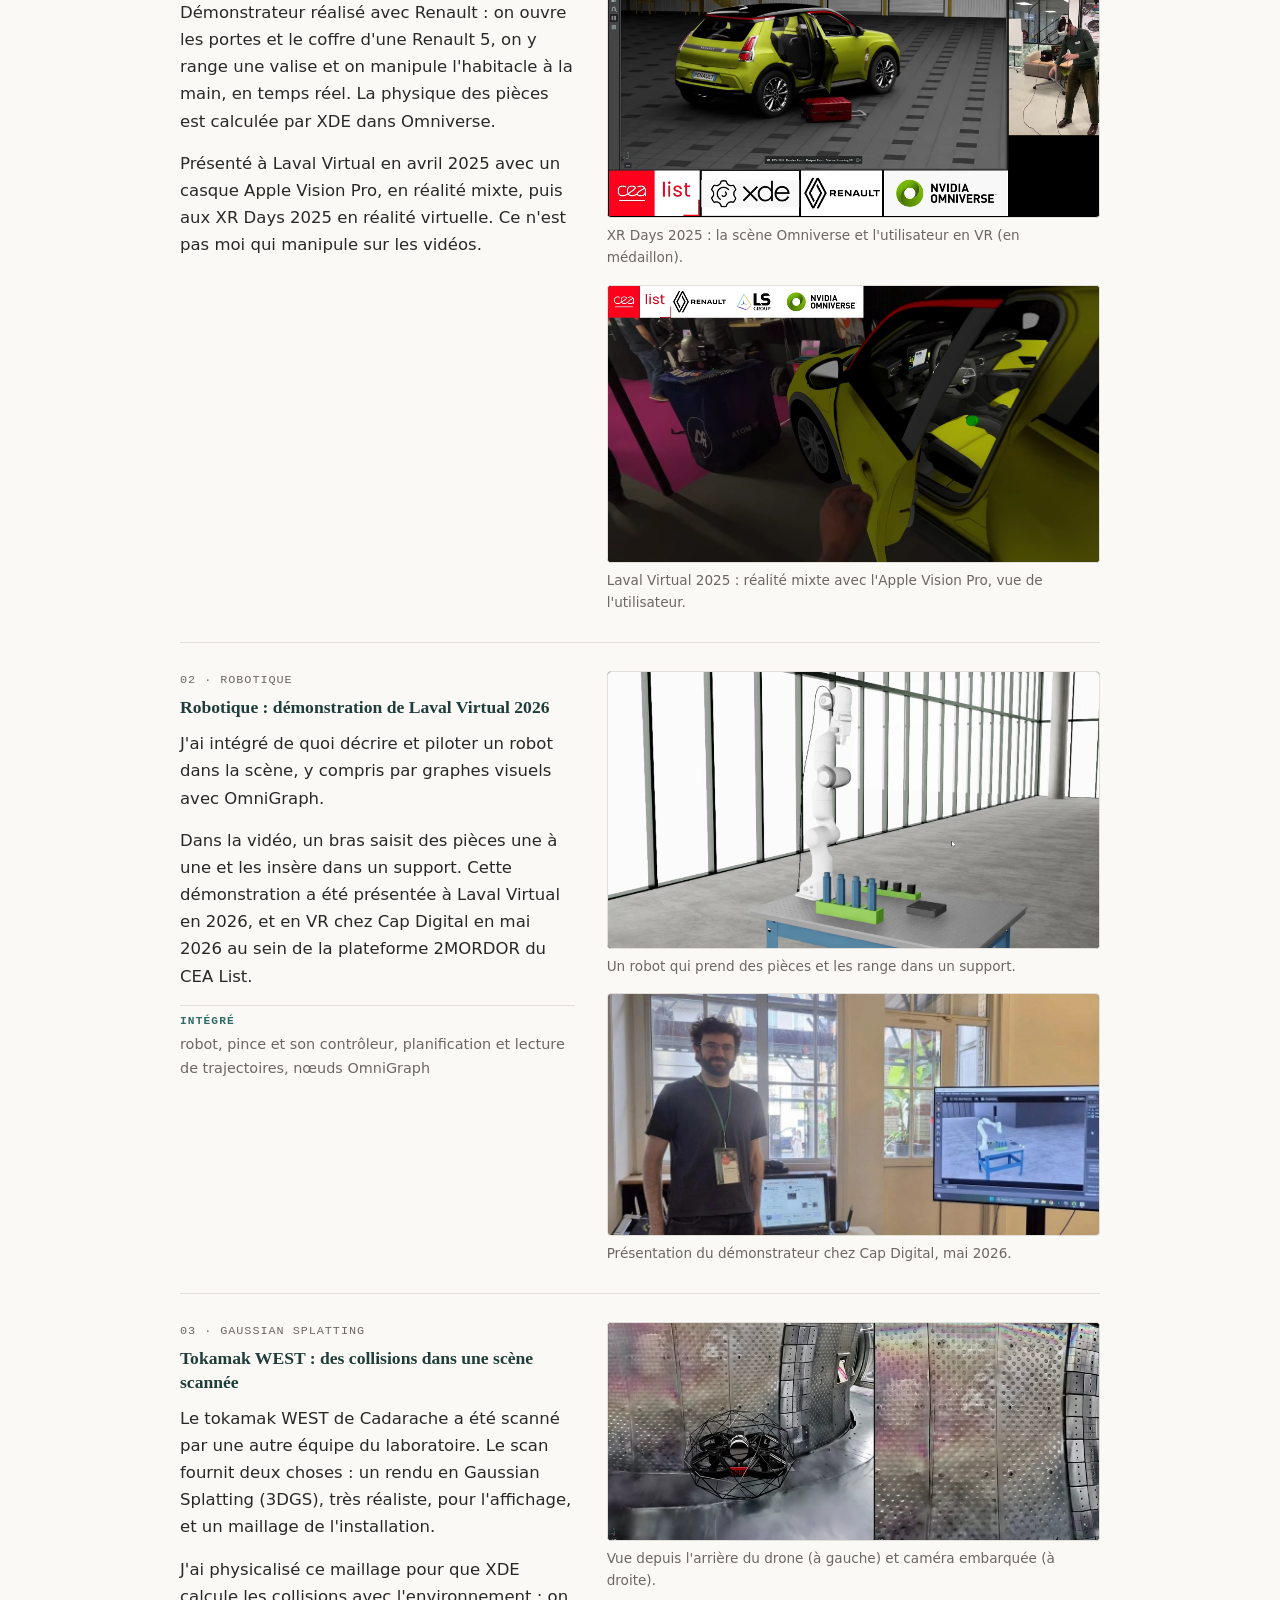
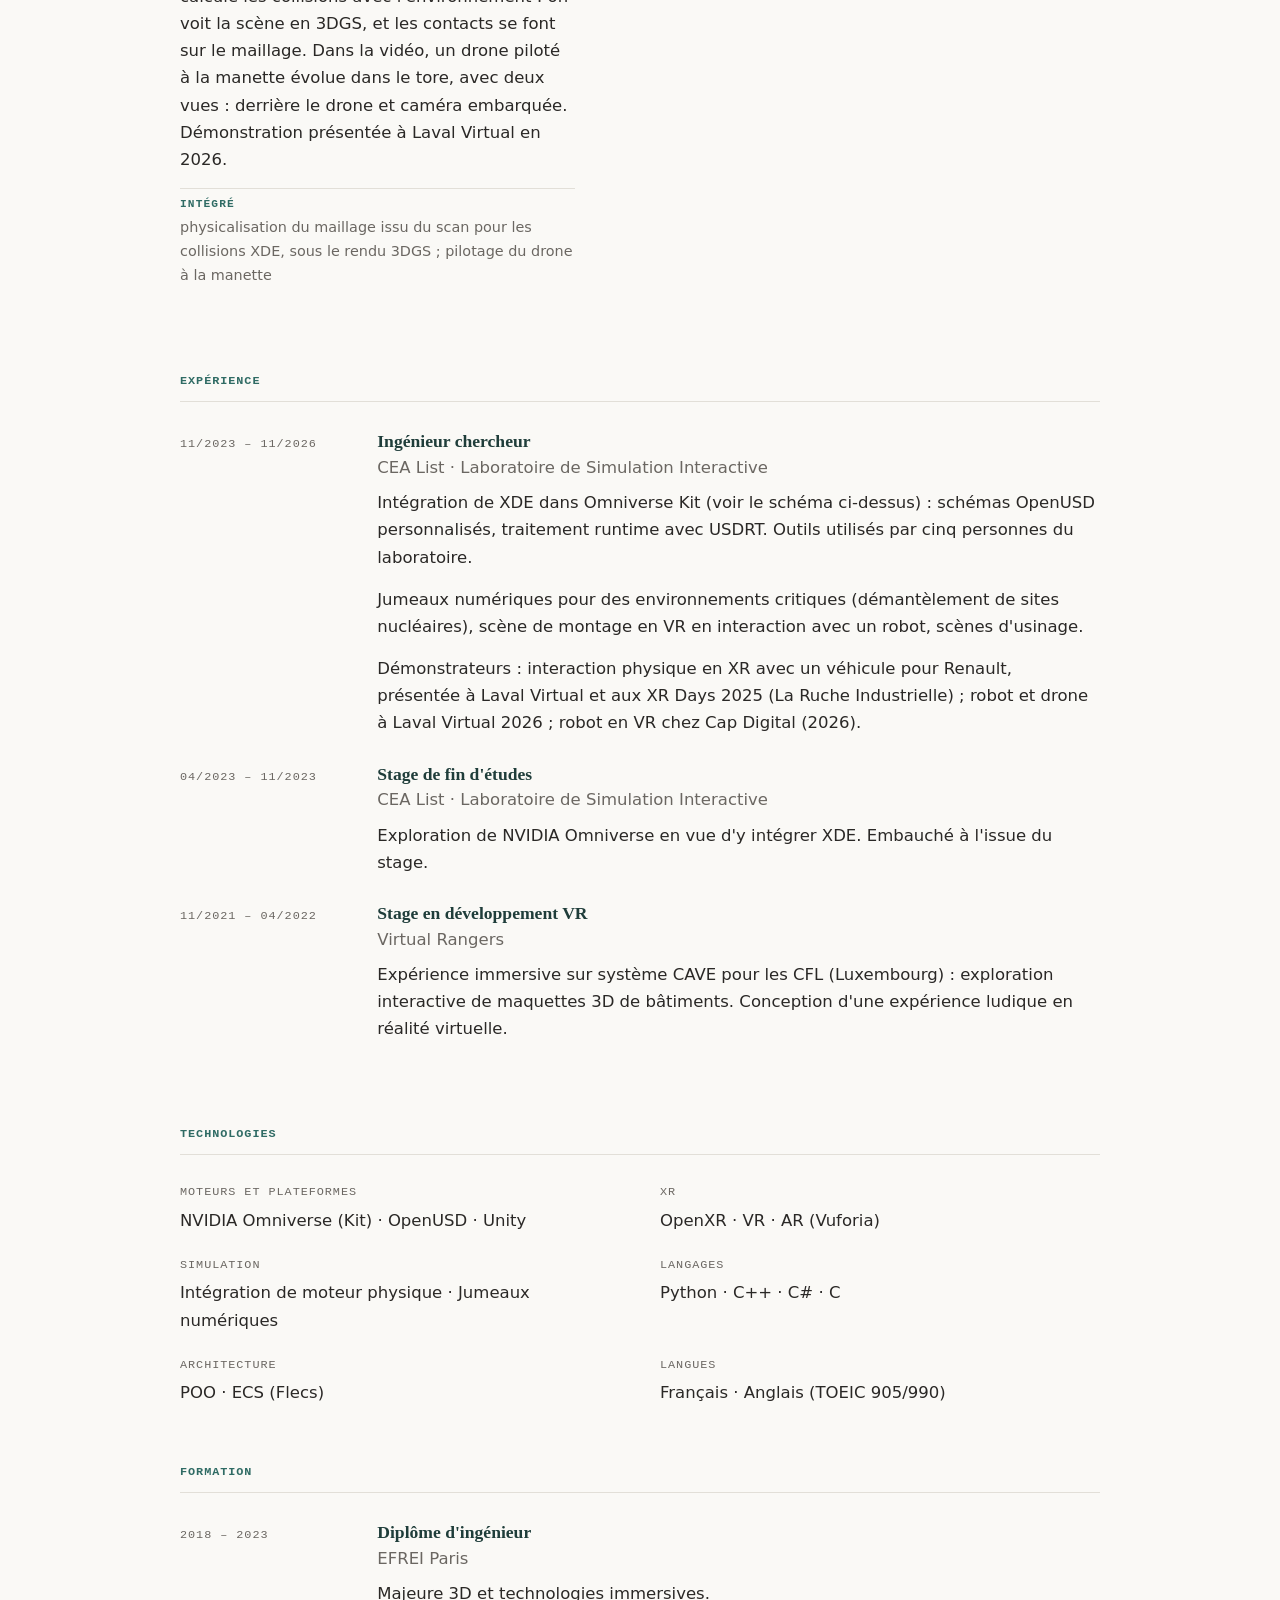
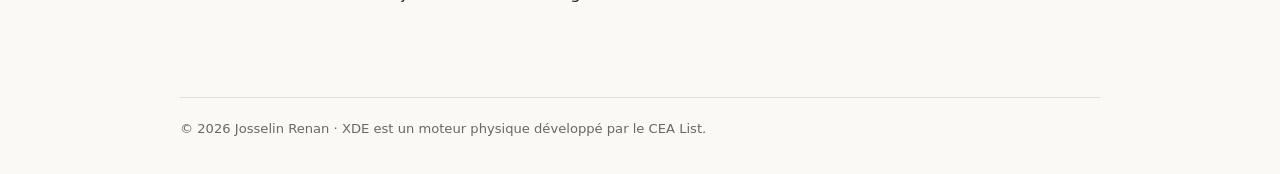
==== commit 0eca6594: "Sélecteur de langue : liens vers index.html (fonctionne aussi en ouvrant les fichiers en local) Co-A" ====
--- a/index.html
+++ b/index.html
@@ -34,7 +34,7 @@
     </div>
     <div class="lang" aria-label="Langue">
       <span aria-current="true">FR</span>
-      <a href="en/" hreflang="en" lang="en">EN</a>
+      <a href="en/index.html" hreflang="en" lang="en">EN</a>
     </div>
   </div>
 </nav>
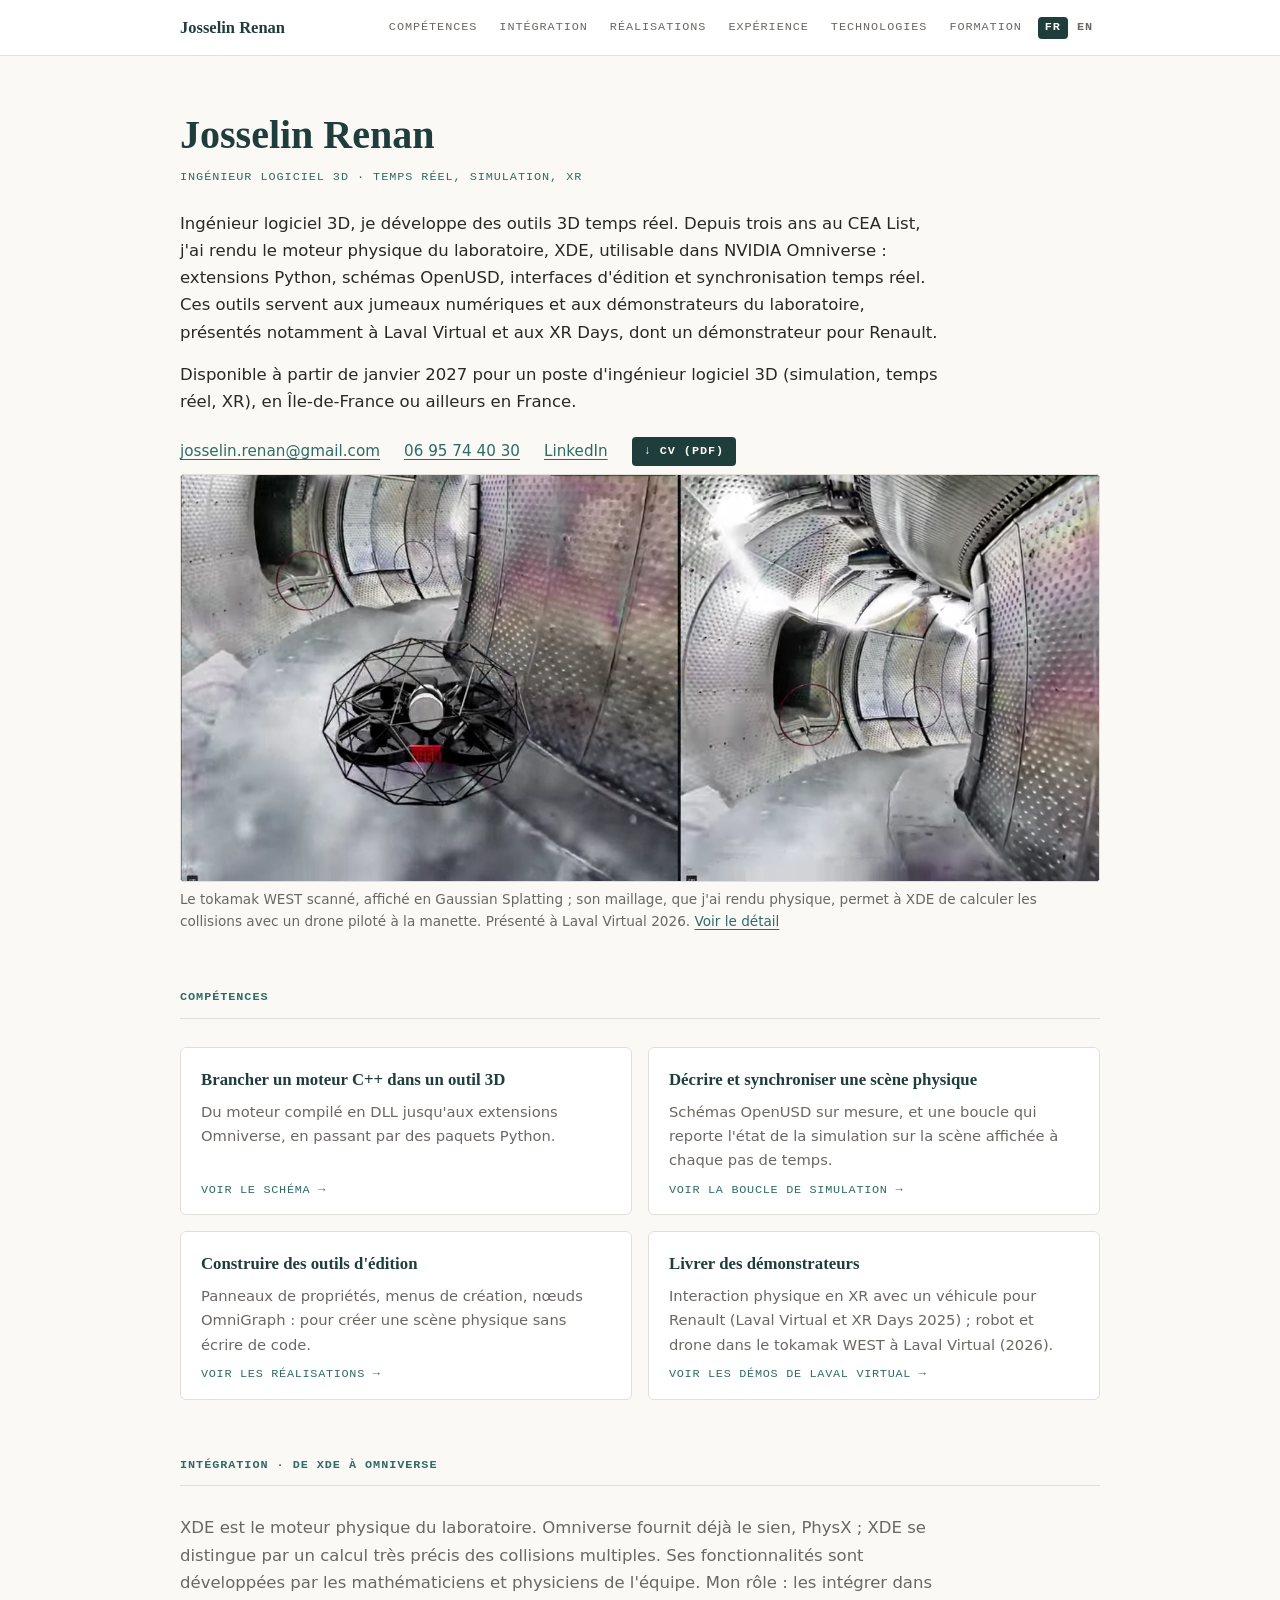
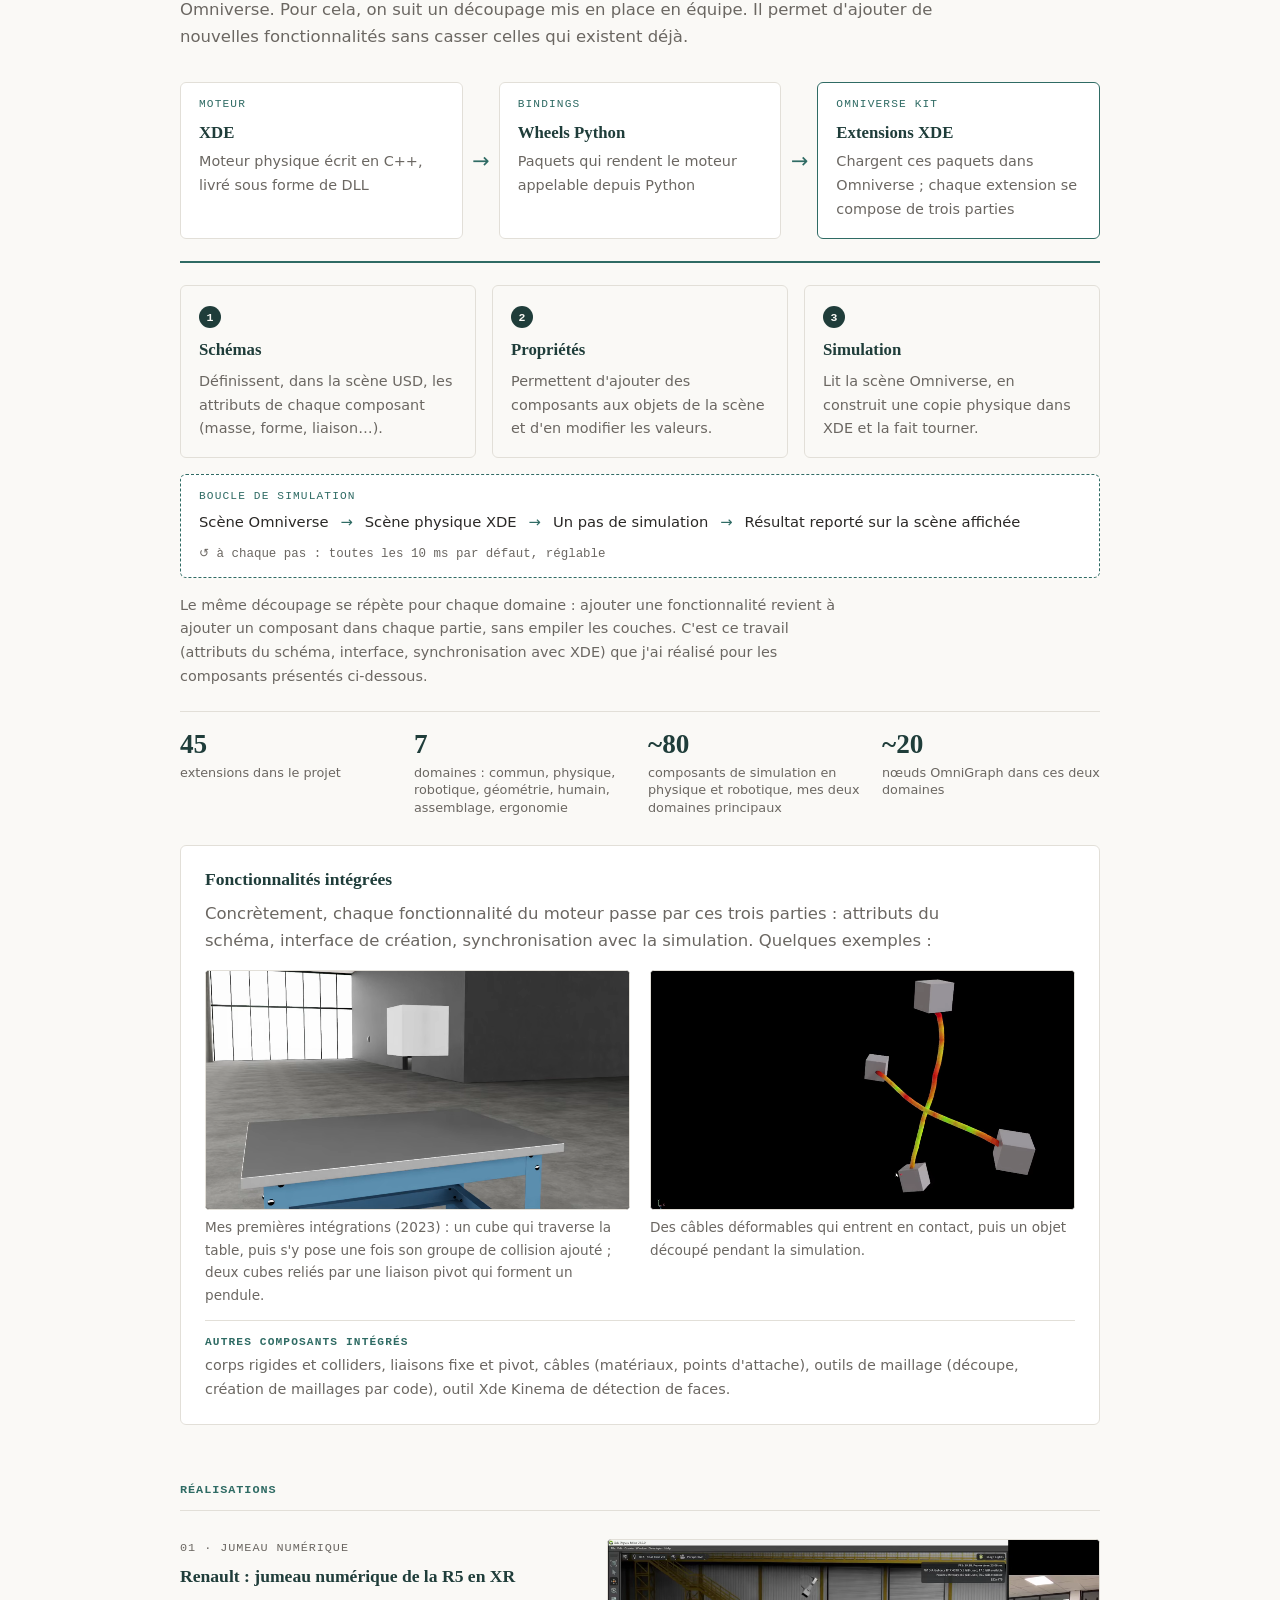
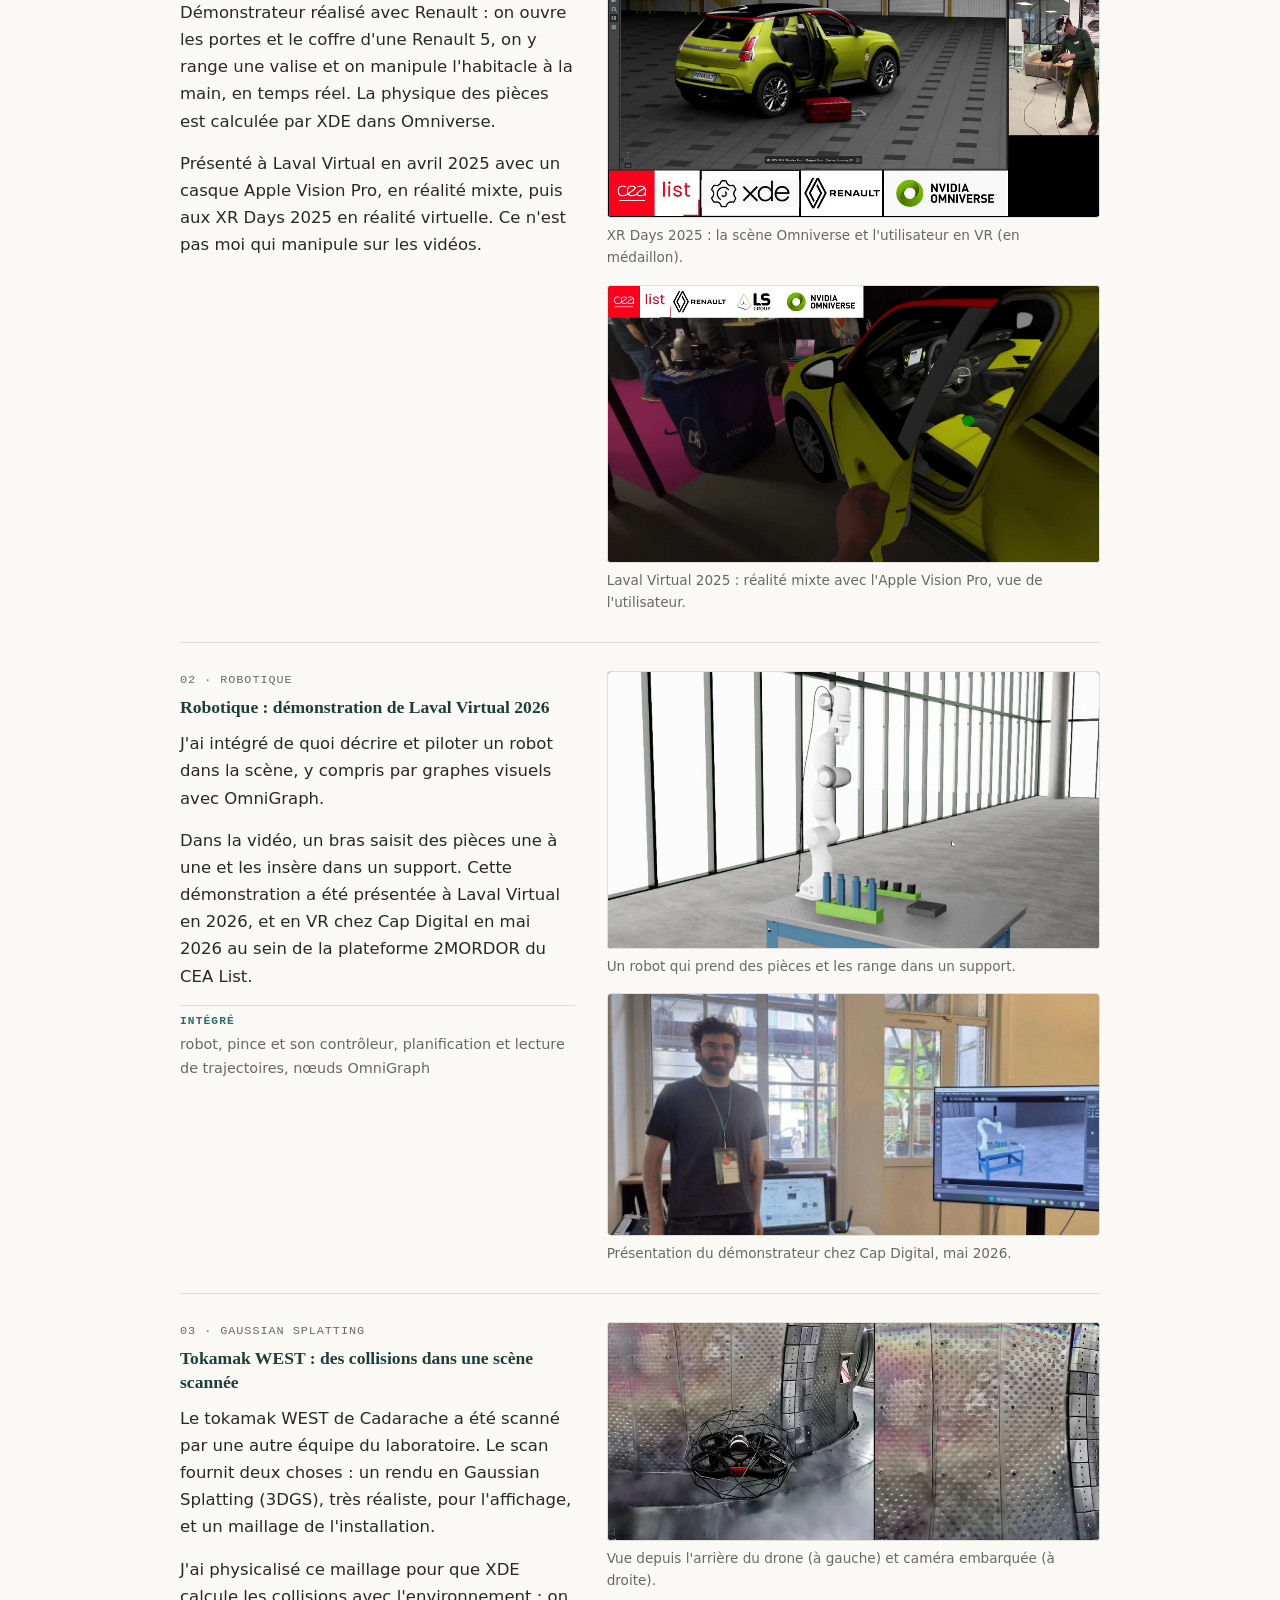
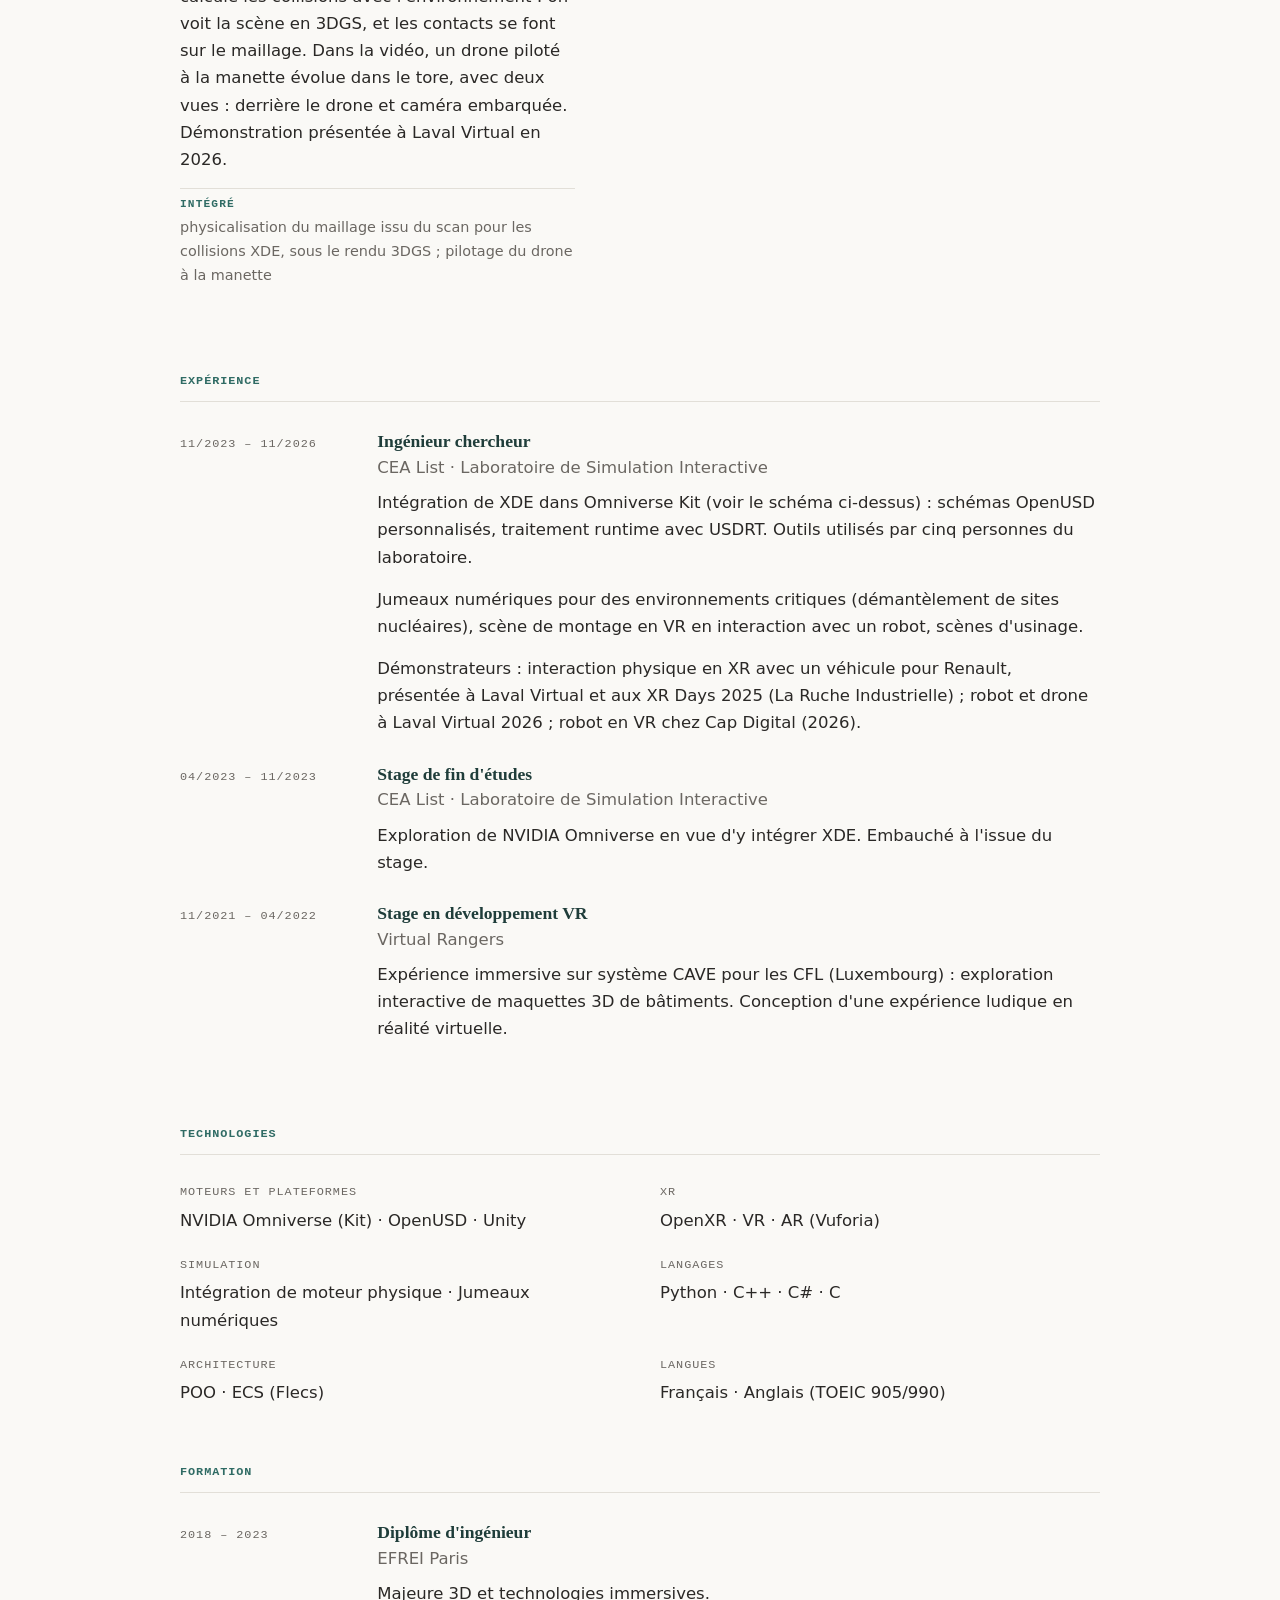
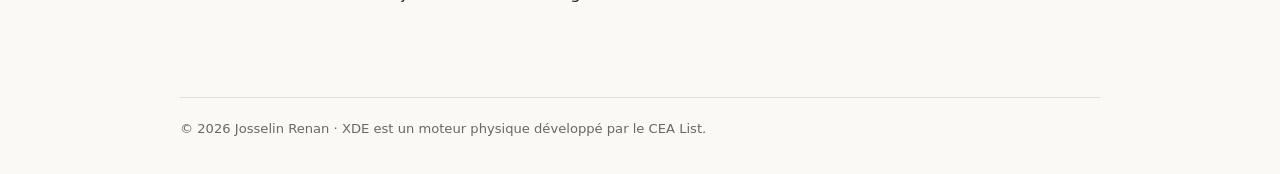
==== commit 37145ce2: "Intégration : paragraphe d'introduction découpé en phrases courtes Co-Authored-By: Claude Opus 5.5 <" ====
--- a/index.html
+++ b/index.html
@@ -93,11 +93,11 @@
   <section id="integration" aria-labelledby="integration-titre">
     <h2 class="label" id="integration-titre">Intégration · de XDE à Omniverse</h2>
     <p class="section-intro">
-      XDE est le moteur physique du laboratoire : face à PhysX, le moteur fourni avec Omniverse, il se distingue
-      par un calcul très précis des collisions multiples. Ses fonctionnalités sont développées par les
+      XDE est le moteur physique du laboratoire. Omniverse fournit déjà le sien, PhysX ; XDE se distingue par
+      un calcul très précis des collisions multiples. Ses fonctionnalités sont développées par les
       mathématiciens et physiciens de l'équipe.
-      Mon rôle : les intégrer dans Omniverse, en suivant un découpage mis en place en équipe qui permet
-      d'ajouter de nouvelles fonctionnalités sans casser celles qui existent déjà.
+      Mon rôle : les intégrer dans Omniverse. Pour cela, on suit un découpage mis en place en équipe.
+      Il permet d'ajouter de nouvelles fonctionnalités sans casser celles qui existent déjà.
     </p>
 
     <figure class="arch">
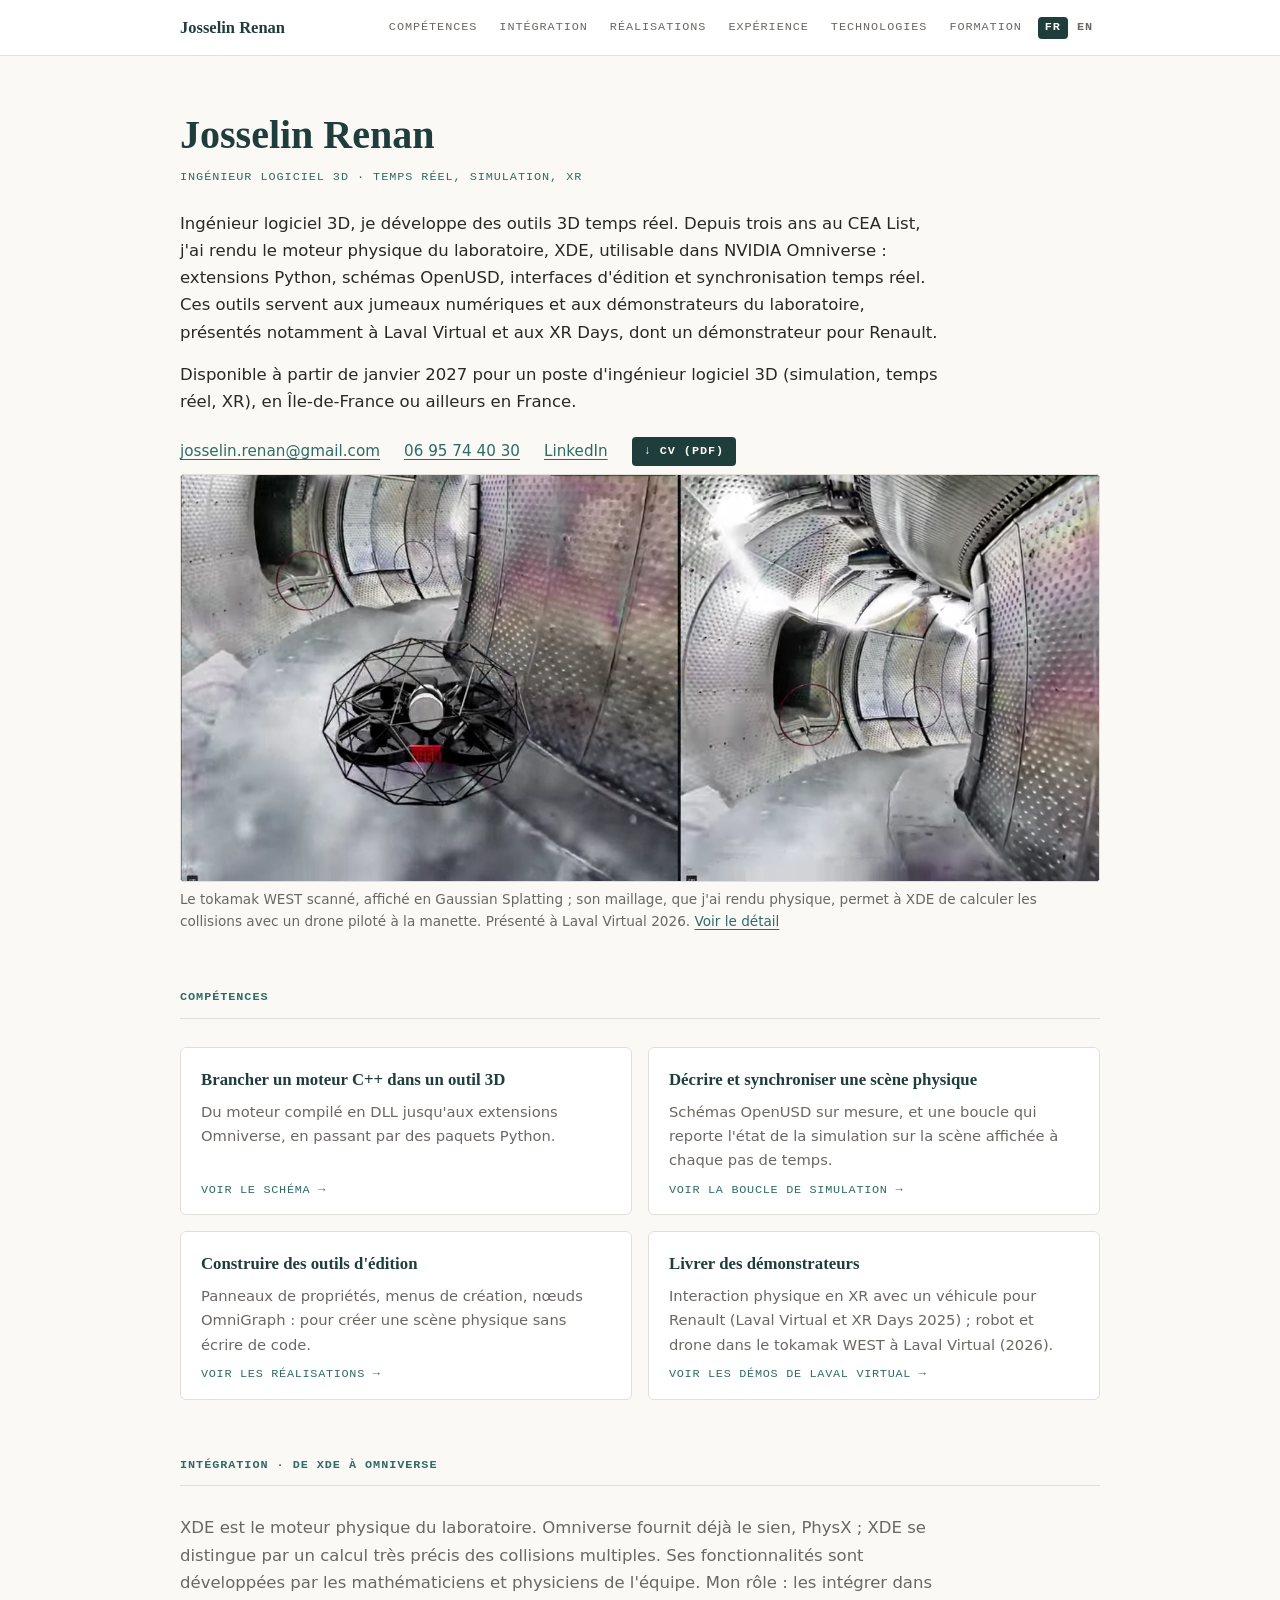
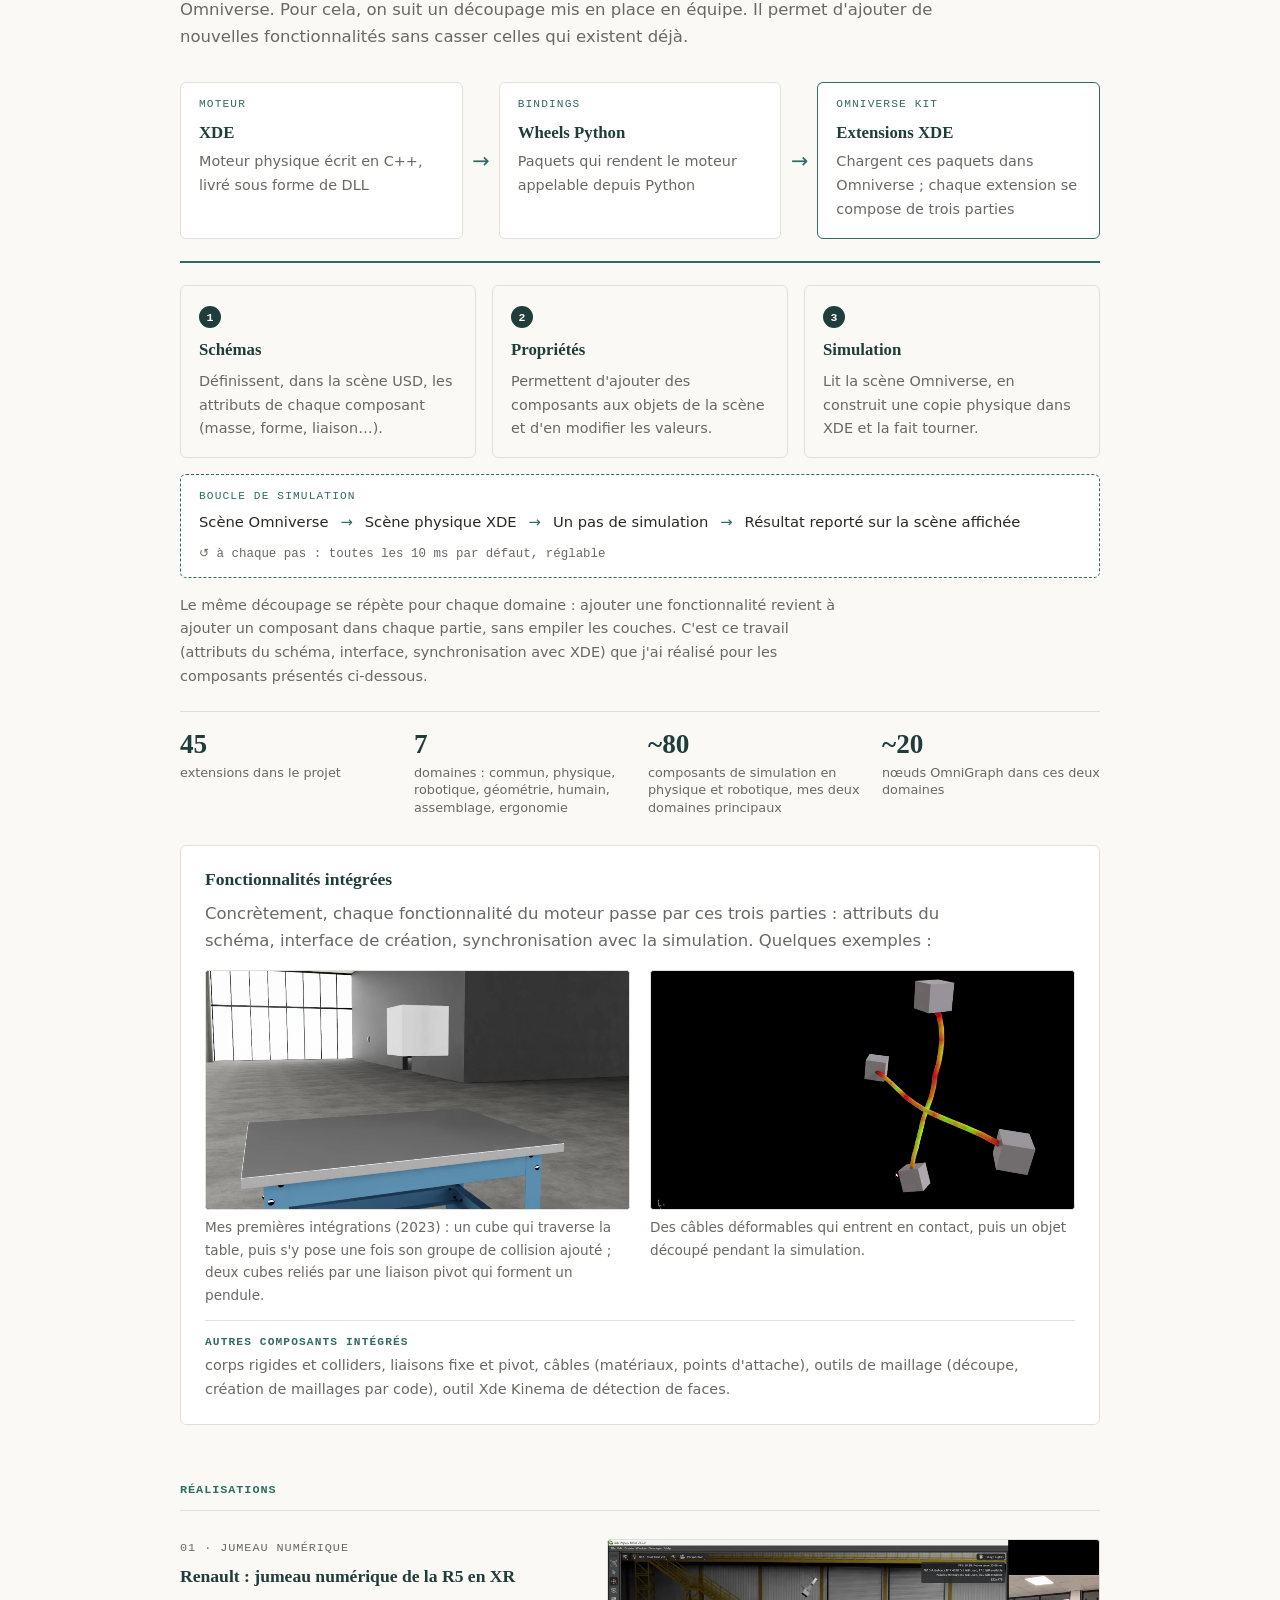
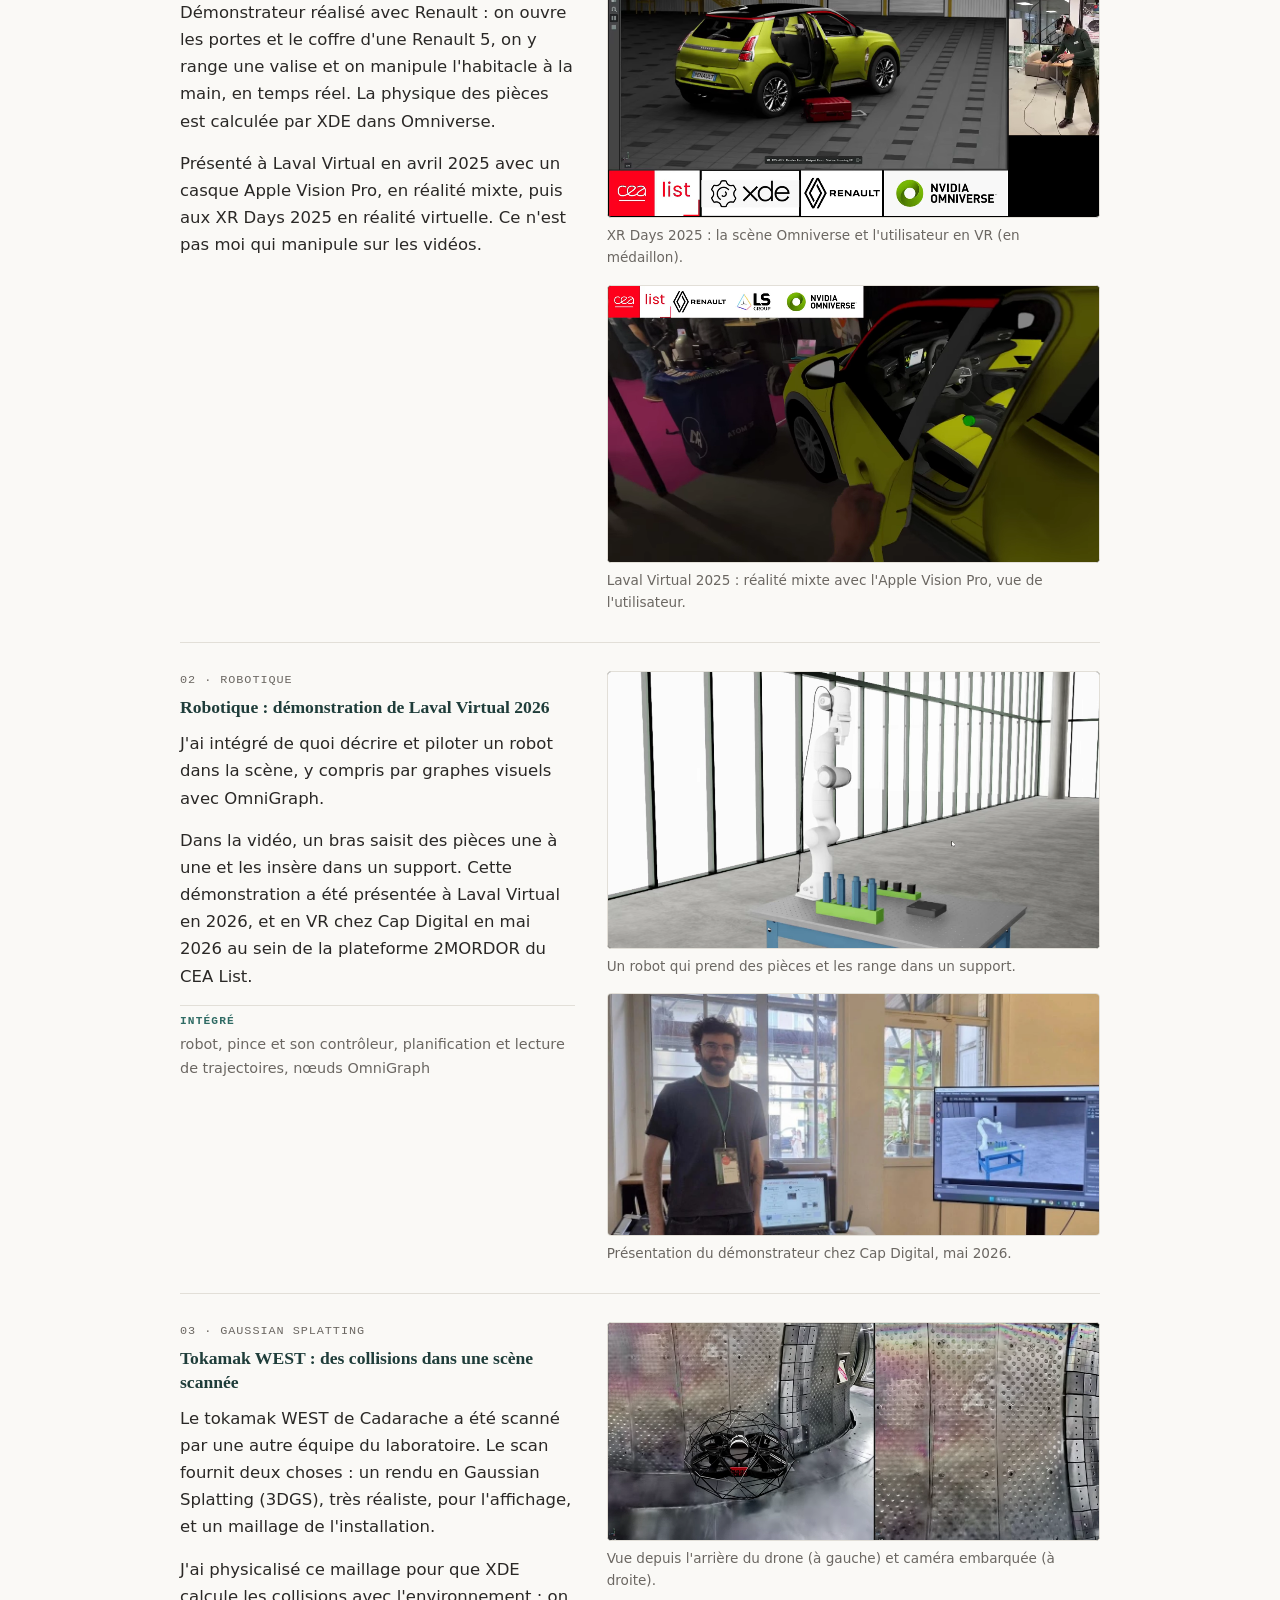
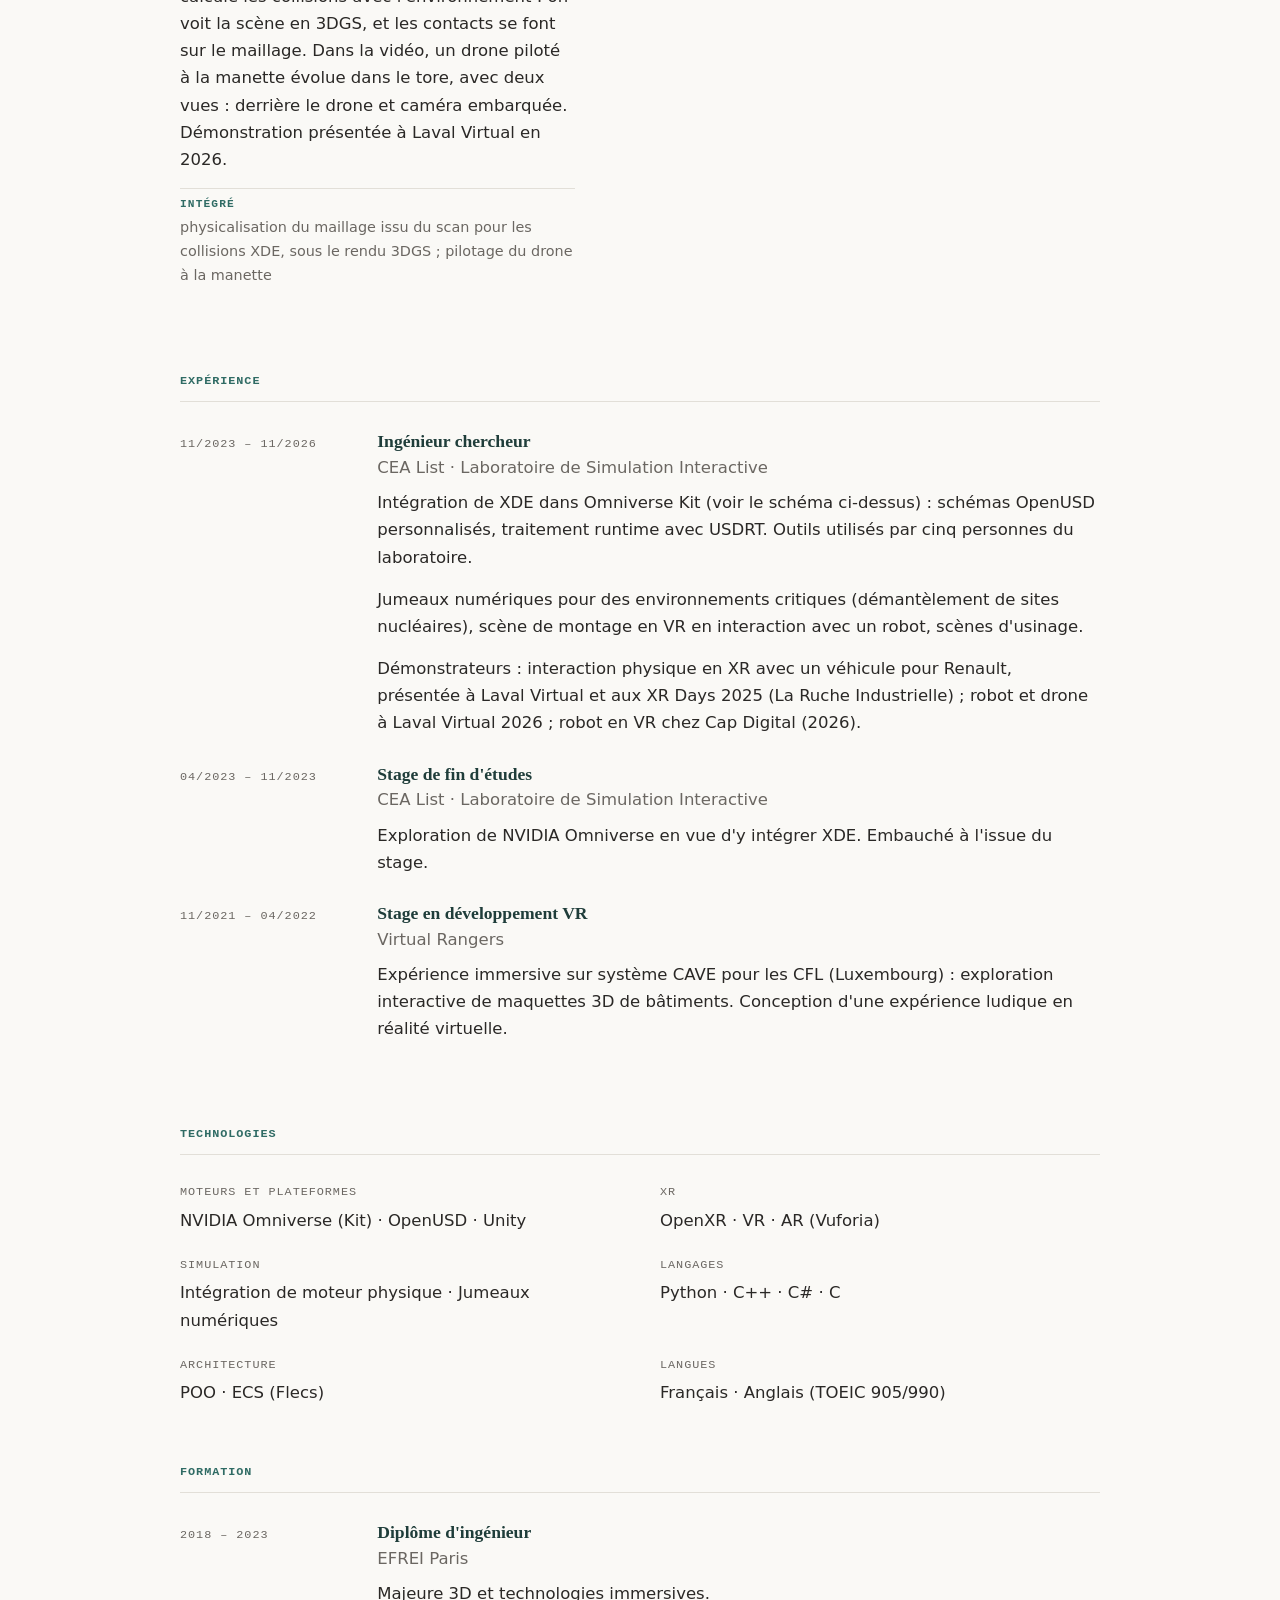
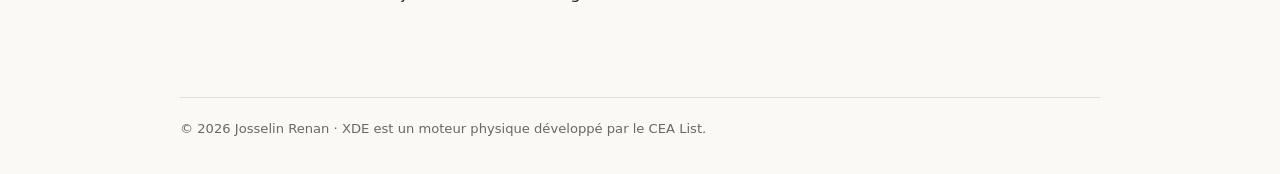
==== commit b96f3bc3: "Adresse du site : jossrenan.github.io Co-Authored-By: Claude Opus 5.5 <noreply@anthropic.com>" ====
--- a/index.html
+++ b/index.html
@@ -8,14 +8,14 @@
   <meta property="og:title" content="Josselin Renan — Ingénieur logiciel 3D">
   <meta property="og:description" content="Ingénieur logiciel 3D : outils 3D temps réel, simulation et XR (NVIDIA Omniverse, OpenUSD, Python, C++).">
   <meta property="og:type" content="website">
-  <meta property="og:url" content="https://sbyrexii.github.io/">
-  <meta property="og:image" content="https://sbyrexii.github.io/og.jpg">
+  <meta property="og:url" content="https://jossrenan.github.io/">
+  <meta property="og:image" content="https://jossrenan.github.io/og.jpg">
   <meta property="og:image:width" content="1200">
   <meta property="og:image:height" content="630">
   <meta property="og:image:alt" content="Drone piloté dans le tokamak WEST scanné, affiché en Gaussian Splatting dans NVIDIA Omniverse.">
   <meta name="twitter:card" content="summary_large_image">
-  <link rel="alternate" hreflang="fr" href="https://sbyrexii.github.io/">
-  <link rel="alternate" hreflang="en" href="https://sbyrexii.github.io/en/">
+  <link rel="alternate" hreflang="fr" href="https://jossrenan.github.io/">
+  <link rel="alternate" hreflang="en" href="https://jossrenan.github.io/en/">
   <link rel="icon" href="data:image/svg+xml,%3Csvg xmlns='http://www.w3.org/2000/svg' viewBox='0 0 32 32'%3E%3Crect width='32' height='32' rx='4' fill='%231f3d3a'/%3E%3Ctext x='16' y='22' font-family='Georgia,serif' font-size='15' font-weight='700' text-anchor='middle' fill='%23faf9f6'%3EJR%3C/text%3E%3C/svg%3E">
   <link rel="stylesheet" href="css/style.css">
 </head>
